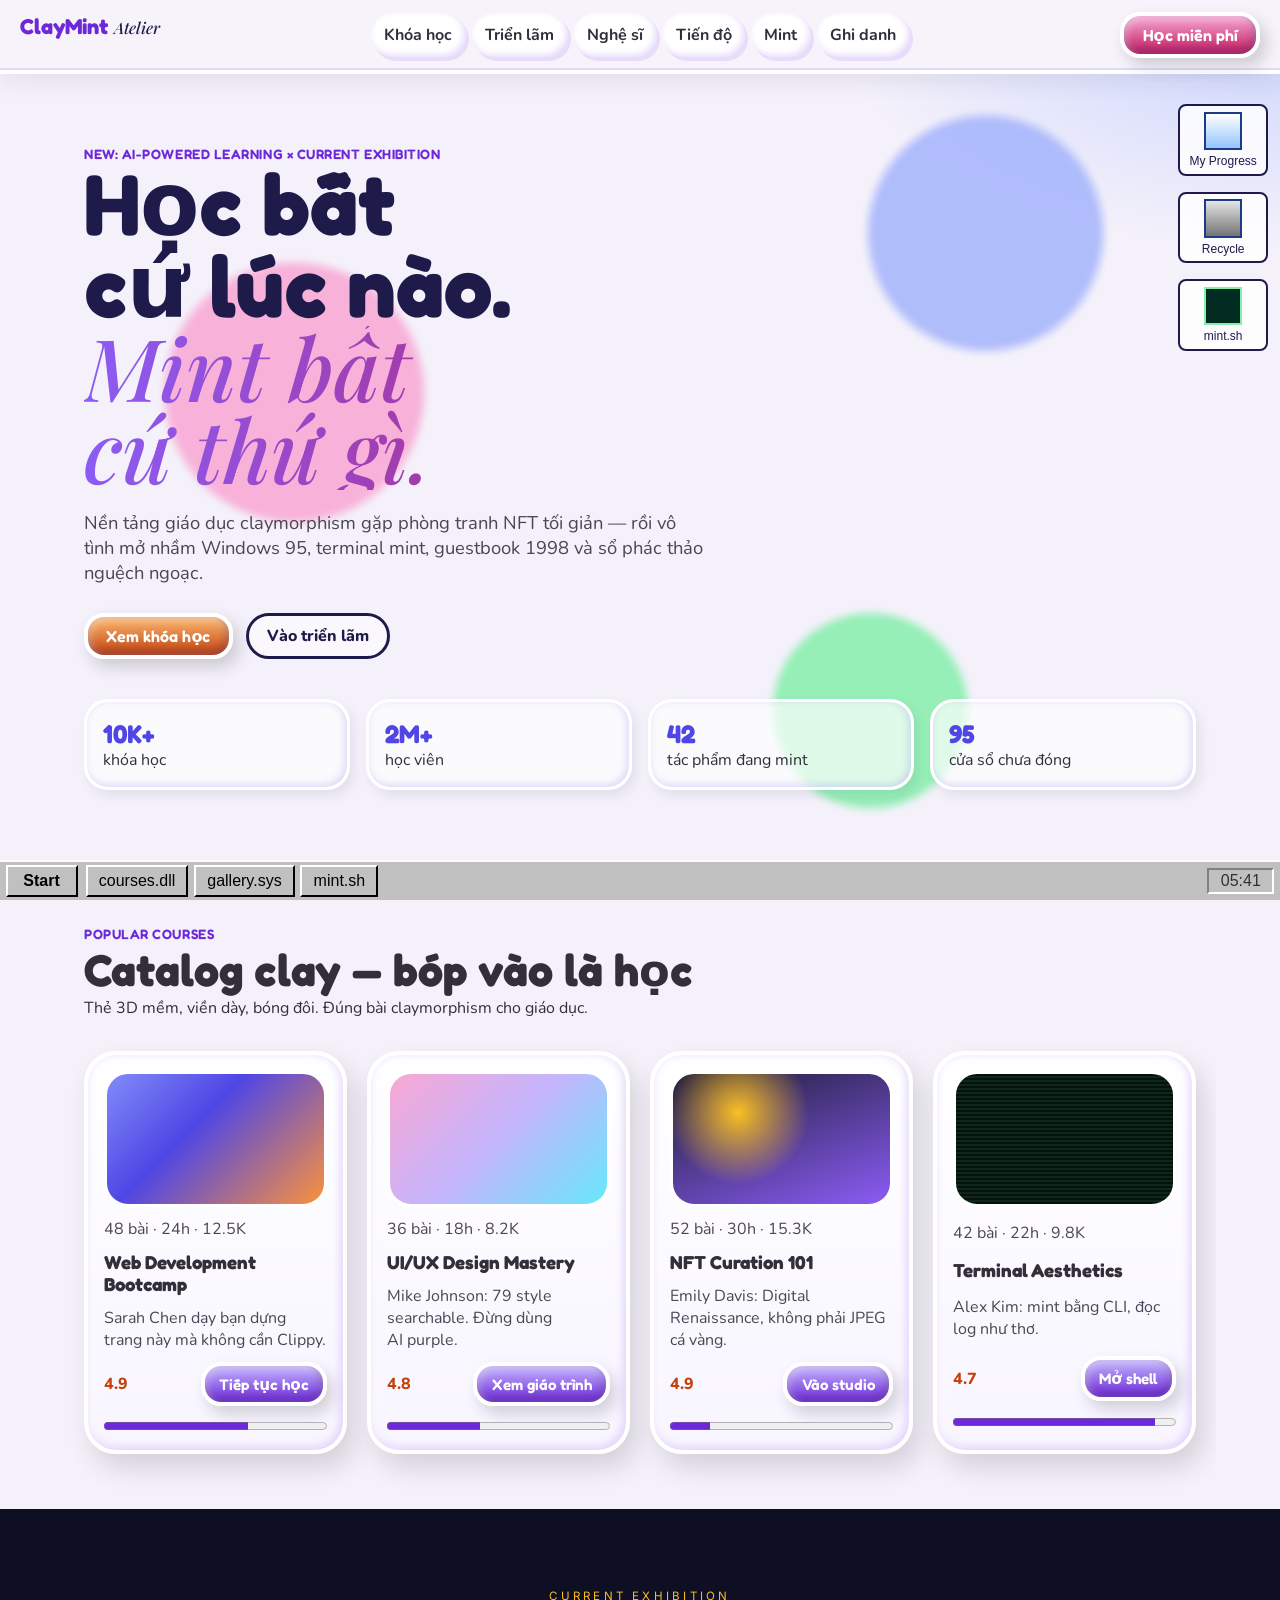
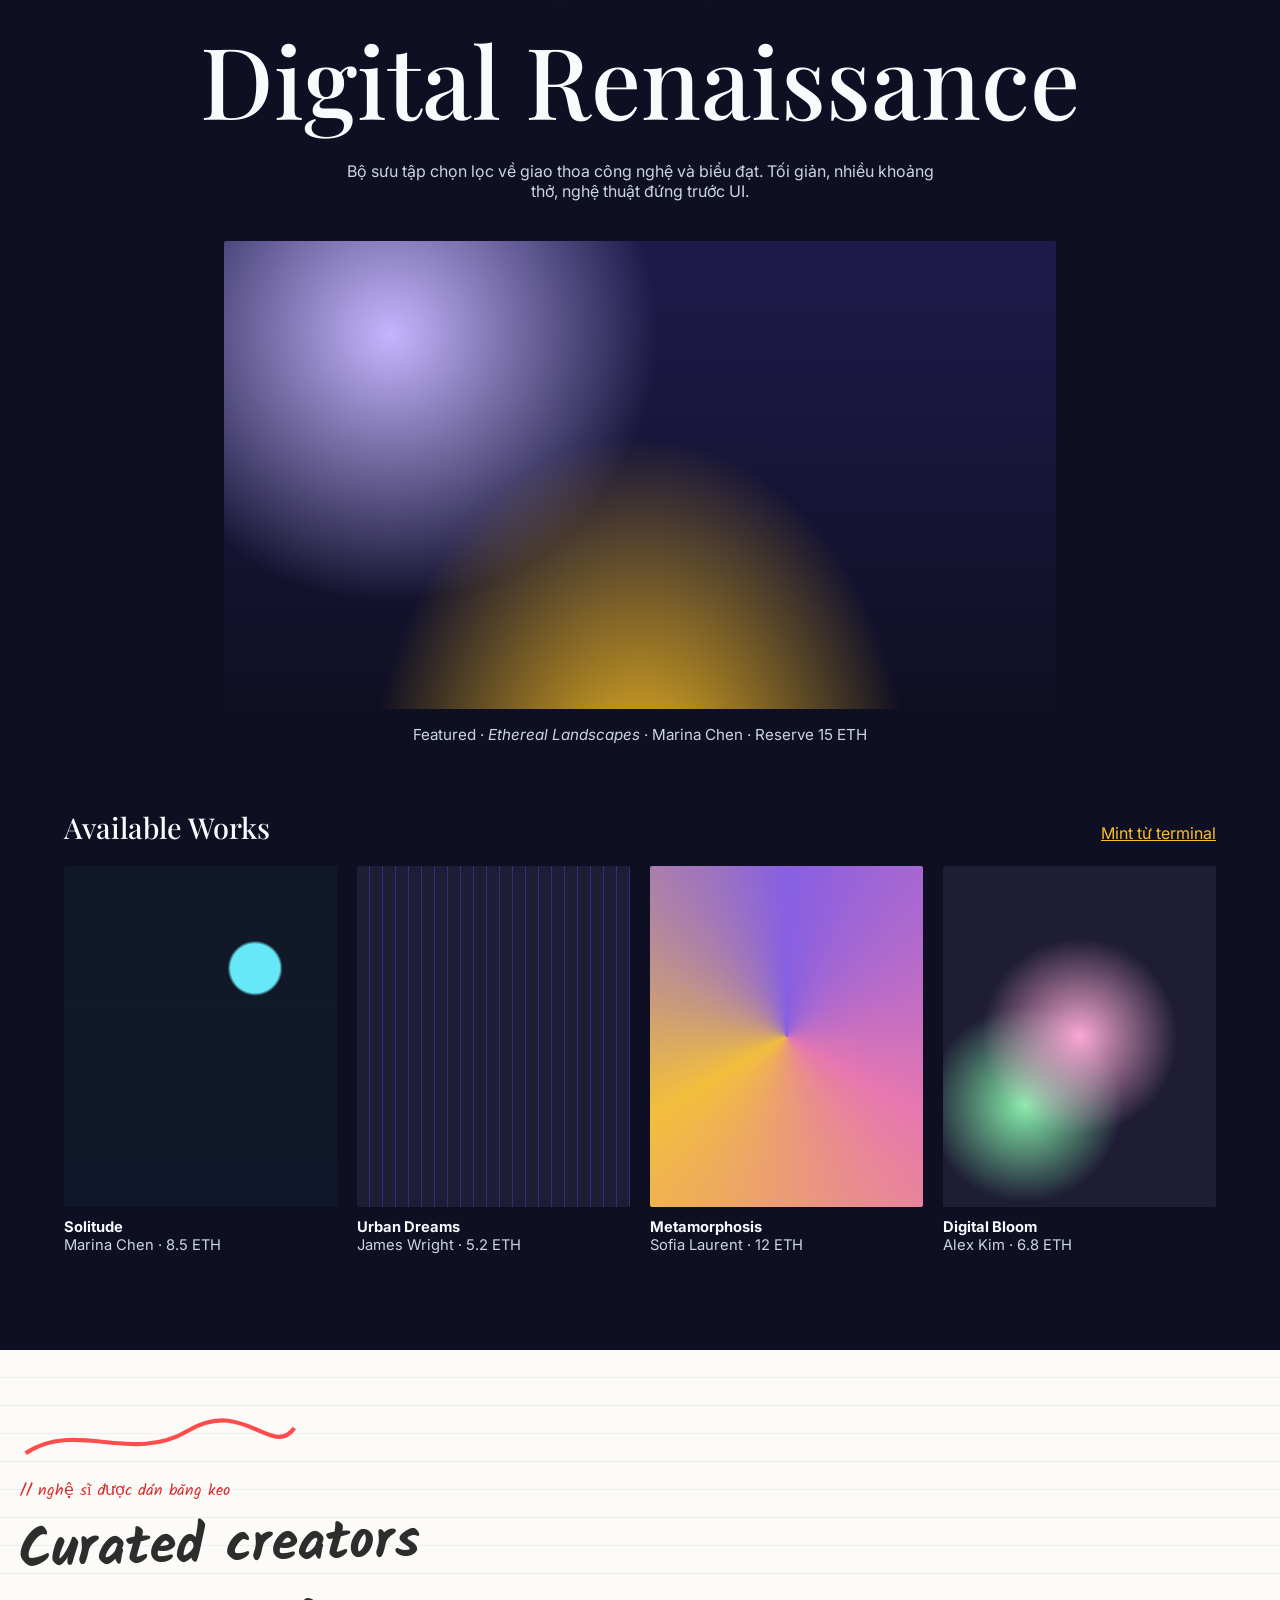
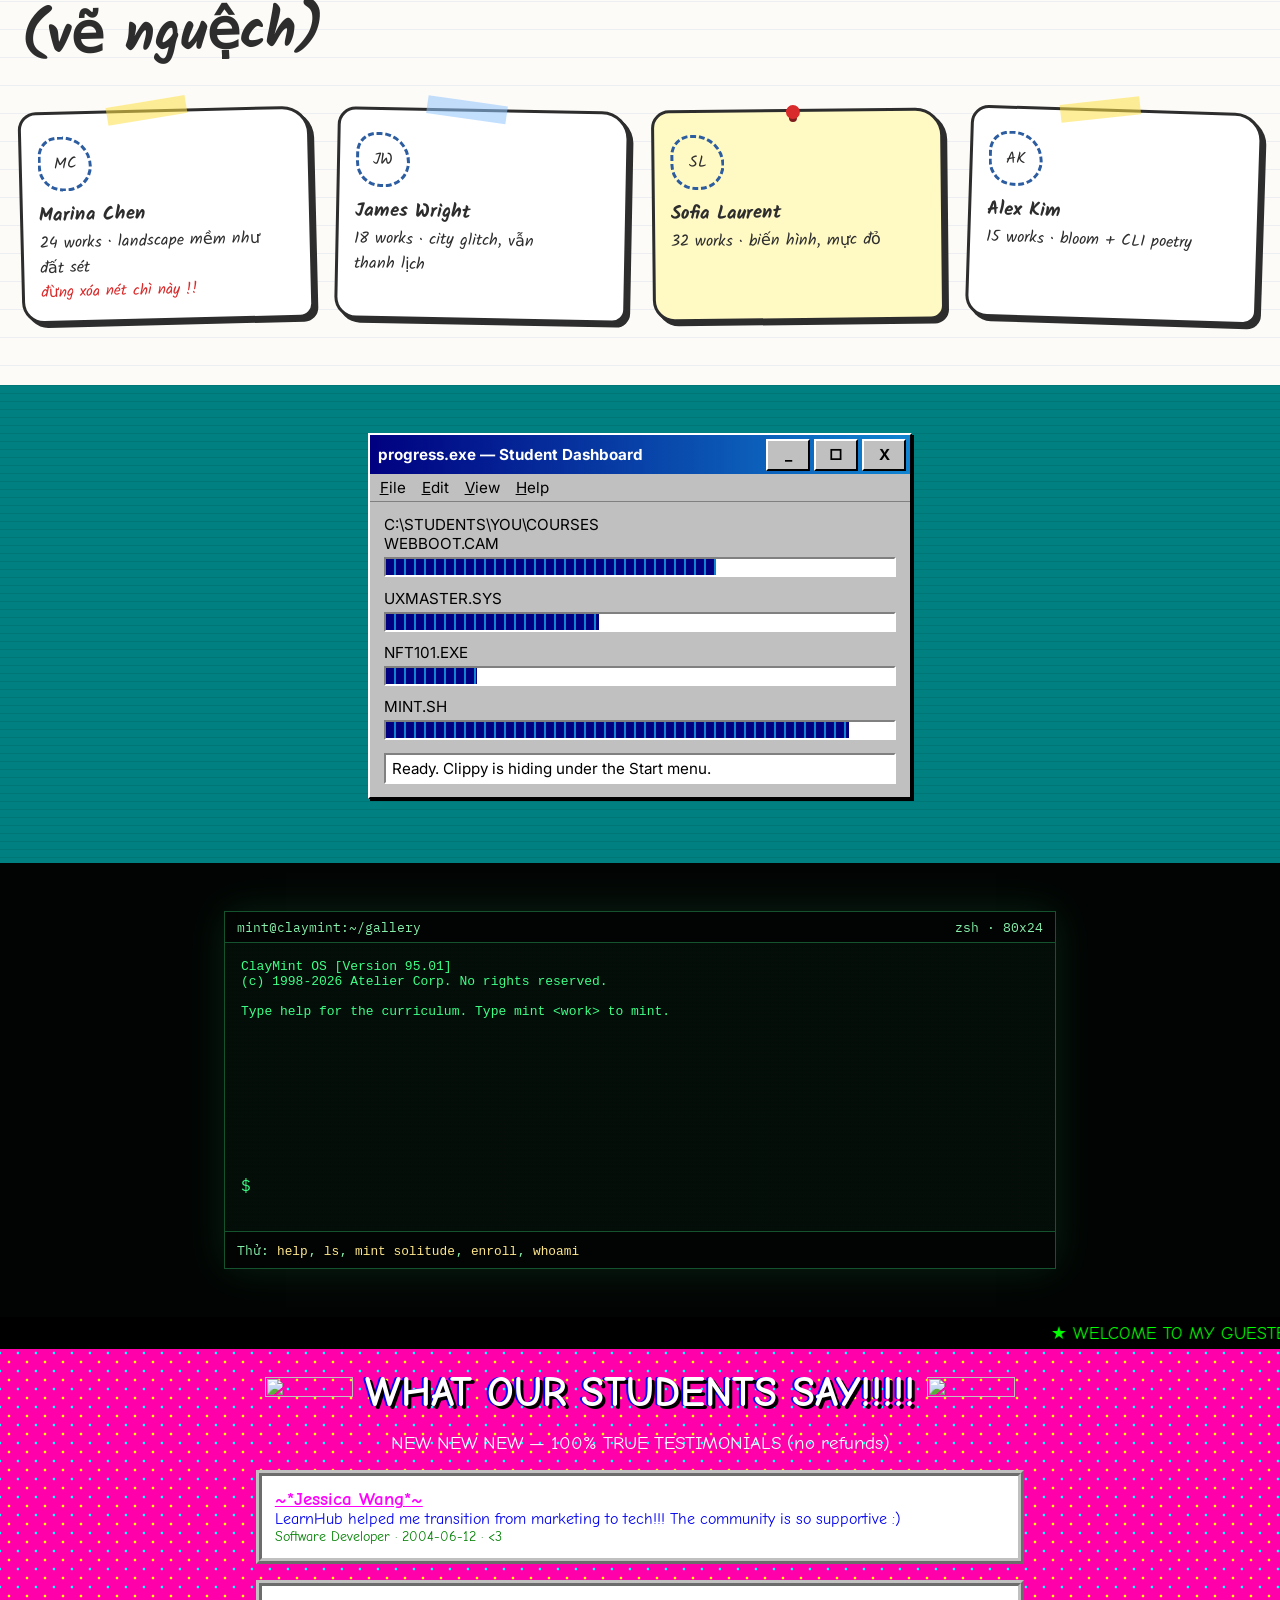
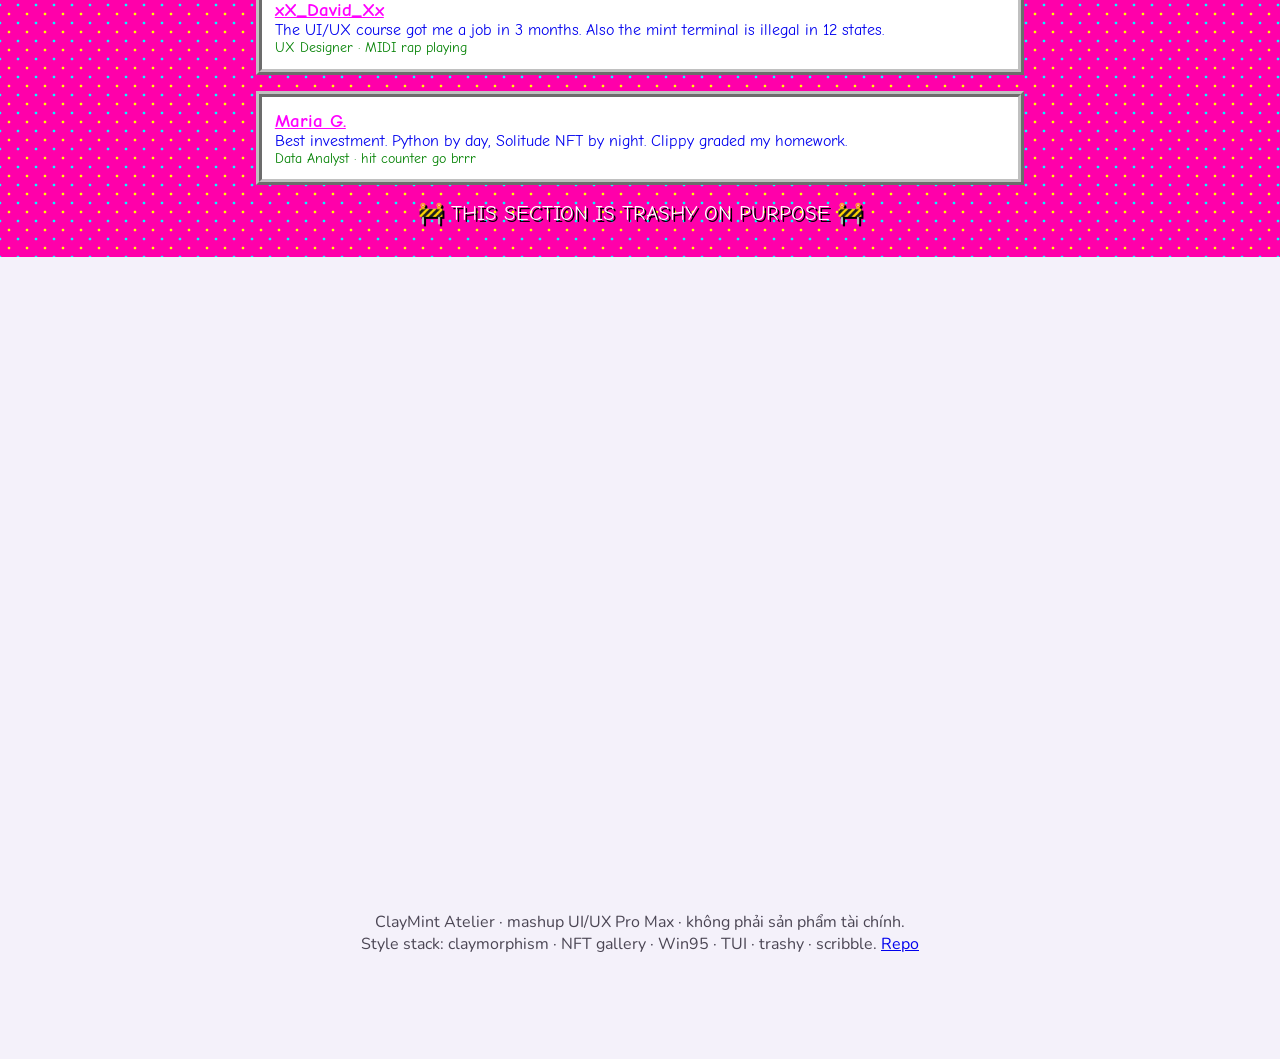
==== index.html @ 41c232e5 "Thêm landing GitHub Pages ClayMint Atelier Mashup claymorphism giáo dục, gallery NFT tối giản, Win95" ====
<!DOCTYPE html>
<html lang="vi">
  <head>
    <meta charset="utf-8" />
    <meta name="viewport" content="width=device-width, initial-scale=1" />
    <meta
      name="description"
      content="ClayMint Atelier — học viện giáo dục vui nhộn kết hợp phòng trưng bày NFT tối giản, Windows 95, TUI, trashy web và scribble UI."
    />
    <title>ClayMint Atelier — Học viện NFT nguệch ngoạc</title>
    <link rel="icon" href="./assets/favicon.svg" type="image/svg+xml" />
    <link rel="preconnect" href="https://fonts.googleapis.com" />
    <link rel="preconnect" href="https://fonts.gstatic.com" crossorigin />
    <link
      href="https://fonts.googleapis.com/css2?family=Comic+Neue:wght@700&family=Fredoka:wght@500;600;700&family=IBM+Plex+Mono:wght@400;500;600&family=Inter:wght@400;500;600&family=Kalam:wght@700&family=Nunito:wght@400;600;700;800&family=Playfair+Display:wght@500;700&display=swap"
      rel="stylesheet"
    />
    <link rel="stylesheet" href="./assets/styles.css" />
  </head>
  <body>
    <a class="skip-link" href="#main">Bỏ qua điều hướng</a>

    <div class="desktop-icons" aria-hidden="true">
      <button class="desktop-icon" type="button" data-open-window="progress">
        <span class="desktop-icon__glyph"></span>
        <span>My Progress</span>
      </button>
      <button class="desktop-icon" type="button" data-open-window="recycle">
        <span class="desktop-icon__glyph desktop-icon__glyph--trash"></span>
        <span>Recycle</span>
      </button>
      <button class="desktop-icon" type="button" data-scroll="#mint">
        <span class="desktop-icon__glyph desktop-icon__glyph--term"></span>
        <span>mint.sh</span>
      </button>
    </div>

    <header class="site-header">
      <a class="brand" href="#top">
        <span class="brand__clay">ClayMint</span>
        <span class="brand__serif">Atelier</span>
      </a>
      <nav class="clay-nav" aria-label="Mục chính">
        <a href="#courses">Khóa học</a>
        <a href="#exhibition">Triển lãm</a>
        <a href="#artists">Nghệ sĩ</a>
        <a href="#progress">Tiến độ</a>
        <a href="#mint">Mint</a>
        <a href="#enroll">Ghi danh</a>
      </nav>
      <a class="clay-btn clay-btn--accent" href="#enroll">Học miễn phí</a>
    </header>

    <main id="main">
      <section class="hero" id="top">
        <div class="hero__blobs" aria-hidden="true"></div>
        <p class="hero__kicker">New: AI-Powered Learning × Current Exhibition</p>
        <h1>
          Học bất cứ lúc nào.
          <em>Mint bất cứ thứ gì.</em>
        </h1>
        <p class="hero__lede">
          Nền tảng giáo dục claymorphism gặp phòng tranh NFT tối giản — rồi
          vô tình mở nhầm Windows 95, terminal mint, guestbook 1998 và sổ
          phác thảo nguệch ngoạc.
        </p>
        <div class="hero__actions">
          <a class="clay-btn clay-btn--primary" href="#courses">Xem khóa học</a>
          <a class="ghost-btn" href="#exhibition">Vào triển lãm</a>
        </div>
        <ul class="hero__stats">
          <li><strong>10K+</strong> khóa học</li>
          <li><strong>2M+</strong> học viên</li>
          <li><strong>42</strong> tác phẩm đang mint</li>
          <li><strong>95</strong> cửa sổ chưa đóng</li>
        </ul>
      </section>

      <section class="courses" id="courses">
        <header class="section-head">
          <p class="eyebrow">Popular Courses</p>
          <h2>Catalog clay — bóp vào là học</h2>
          <p>Thẻ 3D mềm, viền dày, bóng đôi. Đúng bài claymorphism cho giáo dục.</p>
        </header>
        <div class="course-grid">
          <article class="clay-card">
            <div class="clay-card__art clay-card__art--code" aria-hidden="true"></div>
            <p class="clay-card__meta">48 bài · 24h · 12.5K</p>
            <h3>Web Development Bootcamp</h3>
            <p>Sarah Chen dạy bạn dựng trang này mà không cần Clippy.</p>
            <div class="clay-card__foot">
              <span class="stars" aria-label="4.9 trên 5">4.9</span>
              <button class="clay-btn clay-btn--small" type="button" data-enroll="web">Tiếp tục học</button>
            </div>
            <label class="sr-only" for="progress-web">Tiến độ Web</label>
            <progress id="progress-web" max="100" value="65">65%</progress>
          </article>
          <article class="clay-card">
            <div class="clay-card__art clay-card__art--ux" aria-hidden="true"></div>
            <p class="clay-card__meta">36 bài · 18h · 8.2K</p>
            <h3>UI/UX Design Mastery</h3>
            <p>Mike Johnson: 79 style searchable. Đừng dùng AI purple.</p>
            <div class="clay-card__foot">
              <span class="stars" aria-label="4.8 trên 5">4.8</span>
              <button class="clay-btn clay-btn--small" type="button" data-enroll="ux">Xem giáo trình</button>
            </div>
            <progress max="100" value="42">42%</progress>
          </article>
          <article class="clay-card">
            <div class="clay-card__art clay-card__art--nft" aria-hidden="true"></div>
            <p class="clay-card__meta">52 bài · 30h · 15.3K</p>
            <h3>NFT Curation 101</h3>
            <p>Emily Davis: Digital Renaissance, không phải JPEG cá vàng.</p>
            <div class="clay-card__foot">
              <span class="stars" aria-label="4.9 trên 5">4.9</span>
              <button class="clay-btn clay-btn--small" type="button" data-enroll="nft">Vào studio</button>
            </div>
            <progress max="100" value="18">18%</progress>
          </article>
          <article class="clay-card">
            <div class="clay-card__art clay-card__art--cli" aria-hidden="true"></div>
            <p class="clay-card__meta">42 bài · 22h · 9.8K</p>
            <h3>Terminal Aesthetics</h3>
            <p>Alex Kim: mint bằng CLI, đọc log như thơ.</p>
            <div class="clay-card__foot">
              <span class="stars" aria-label="4.7 trên 5">4.7</span>
              <button class="clay-btn clay-btn--small" type="button" data-enroll="cli">Mở shell</button>
            </div>
            <progress max="100" value="91">91%</progress>
          </article>
        </div>
      </section>

      <section class="exhibition" id="exhibition">
        <p class="exhibition__label">Current Exhibition</p>
        <h2>Digital Renaissance</h2>
        <p class="exhibition__dek">
          Bộ sưu tập chọn lọc về giao thoa công nghệ và biểu đạt. Tối giản,
          nhiều khoảng thở, nghệ thuật đứng trước UI.
        </p>
        <div class="exhibition__hero-piece" aria-hidden="true">
          <div class="nft-canvas nft-canvas--ethereal"></div>
        </div>
        <p class="exhibition__caption">
          Featured · <em>Ethereal Landscapes</em> · Marina Chen · Reserve 15 ETH
        </p>
        <div class="collection">
          <header class="collection__head">
            <h3>Available Works</h3>
            <a class="text-link" href="#mint">Mint từ terminal</a>
          </header>
          <ul class="collection__grid">
            <li>
              <figure>
                <div class="nft-canvas nft-canvas--solitude" aria-hidden="true"></div>
                <figcaption>
                  <strong>Solitude</strong>
                  <span>Marina Chen · 8.5 ETH</span>
                </figcaption>
              </figure>
            </li>
            <li>
              <figure>
                <div class="nft-canvas nft-canvas--urban" aria-hidden="true"></div>
                <figcaption>
                  <strong>Urban Dreams</strong>
                  <span>James Wright · 5.2 ETH</span>
                </figcaption>
              </figure>
            </li>
            <li>
              <figure>
                <div class="nft-canvas nft-canvas--meta" aria-hidden="true"></div>
                <figcaption>
                  <strong>Metamorphosis</strong>
                  <span>Sofia Laurent · 12 ETH</span>
                </figcaption>
              </figure>
            </li>
            <li>
              <figure>
                <div class="nft-canvas nft-canvas--bloom" aria-hidden="true"></div>
                <figcaption>
                  <strong>Digital Bloom</strong>
                  <span>Alex Kim · 6.8 ETH</span>
                </figcaption>
              </figure>
            </li>
          </ul>
        </div>
      </section>

      <section class="sketch" id="artists">
        <svg class="sketch__scribble" aria-hidden="true" viewBox="0 0 200 40">
          <path d="M4 28 C 40 4, 80 36, 120 12 S 180 32, 196 10" fill="none" stroke="#ff4d4d" stroke-width="3" />
        </svg>
        <p class="sketch__label">// nghệ sĩ được dán băng keo</p>
        <h2>Curated creators (vẽ nguệch)</h2>
        <div class="sketch-grid">
          <article class="sketch-card sketch-card--a">
            <div class="tape" aria-hidden="true"></div>
            <div class="avatar-doodle" aria-hidden="true">MC</div>
            <h3>Marina Chen</h3>
            <p>24 works · landscape mềm như đất sét</p>
            <p class="note">đừng xóa nét chì này !!</p>
          </article>
          <article class="sketch-card sketch-card--b">
            <div class="tape tape--blue" aria-hidden="true"></div>
            <div class="avatar-doodle" aria-hidden="true">JW</div>
            <h3>James Wright</h3>
            <p>18 works · city glitch, vẫn thanh lịch</p>
          </article>
          <article class="sketch-card sketch-card--c">
            <div class="pushpin" aria-hidden="true"></div>
            <div class="avatar-doodle" aria-hidden="true">SL</div>
            <h3>Sofia Laurent</h3>
            <p>32 works · biến hình, mực đỏ</p>
          </article>
          <article class="sketch-card sketch-card--d">
            <div class="tape" aria-hidden="true"></div>
            <div class="avatar-doodle" aria-hidden="true">AK</div>
            <h3>Alex Kim</h3>
            <p>15 works · bloom + CLI poetry</p>
          </article>
        </div>
      </section>

      <section class="win95" id="progress">
        <h2 class="win95__sr">Progress tracking demo</h2>
        <div class="win-window" id="window-progress">
          <div class="win-title">
            <span>progress.exe — Student Dashboard</span>
            <div class="win-title__btns">
              <button type="button" aria-label="Minimize">_</button>
              <button type="button" aria-label="Maximize">□</button>
              <button type="button" class="win-title__close" data-close-window aria-label="Đóng">X</button>
            </div>
          </div>
          <menu class="win-menu">
            <li><u>F</u>ile</li>
            <li><u>E</u>dit</li>
            <li><u>V</u>iew</li>
            <li><u>H</u>elp</li>
          </menu>
          <div class="win-body">
            <p>C:\STUDENTS\YOU\COURSES</p>
            <ul class="win-progress">
              <li>
                <span>WEBBOOT.CAM</span>
                <div class="win-bar" role="progressbar" aria-valuemin="0" aria-valuemax="100" aria-valuenow="65" aria-label="Web bootcamp 65%">
                  <span data-fill="65"></span>
                </div>
              </li>
              <li>
                <span>UXMASTER.SYS</span>
                <div class="win-bar" role="progressbar" aria-valuemin="0" aria-valuemax="100" aria-valuenow="42" aria-label="UX mastery 42%">
                  <span data-fill="42"></span>
                </div>
              </li>
              <li>
                <span>NFT101.EXE</span>
                <div class="win-bar" role="progressbar" aria-valuemin="0" aria-valuemax="100" aria-valuenow="18" aria-label="NFT 101 18%">
                  <span data-fill="18"></span>
                </div>
              </li>
              <li>
                <span>MINT.SH</span>
                <div class="win-bar" role="progressbar" aria-valuemin="0" aria-valuemax="100" aria-valuenow="91" aria-label="Mint shell 91%">
                  <span data-fill="91"></span>
                </div>
              </li>
            </ul>
            <p class="win-status">Ready. Clippy is hiding under the Start menu.</p>
          </div>
        </div>
      </section>

      <section class="tui" id="mint">
        <div class="tui__frame">
          <header class="tui__chrome">
            <span>mint@claymint:~/gallery</span>
            <span>zsh · 80x24</span>
          </header>
          <div class="tui__screen" id="terminal" tabindex="0" role="region" aria-label="Terminal mint">
            <pre id="terminal-log"></pre>
            <form class="tui__form" id="tui-form">
              <label for="tui-input">$</label>
              <input id="tui-input" name="cmd" autocomplete="off" spellcheck="false" aria-label="Lệnh terminal" />
            </form>
          </div>
          <p class="tui__hint">Thử: <code>help</code>, <code>ls</code>, <code>mint solitude</code>, <code>enroll</code>, <code>whoami</code></p>
        </div>
      </section>

      <section class="trashy" id="stories">
        <marquee class="trashy__marquee" scrollamount="7">
          ★ WELCOME TO MY GUESTBOOK ★ under construction since 1998 ★ best viewed in Netscape ★
          ClayMint visitor #<span data-hit-counter>000000</span> ★ SIGN THE WALL ★
        </marquee>
        <div class="trashy__banner">
          <img src="https://media.giphy.com/media/13HgwGsXF0aiGY/giphy.gif" width="88" height="31" alt="" />
          <h2>WHAT OUR STUDENTS SAY!!!!!</h2>
          <img src="https://media.giphy.com/media/3o7qDEq2bMbcbPRQ2c/giphy.gif" width="88" height="31" alt="" />
        </div>
        <p class="blink">NEW NEW NEW — 100% TRUE TESTIMONIALS (no refunds)</p>
        <div class="guestbook">
          <article>
            <h3>~*Jessica Wang*~</h3>
            <p>LearnHub helped me transition from marketing to tech!!! The community is so supportive :)</p>
            <p class="sig">Software Developer · 2004-06-12 · &lt;3</p>
          </article>
          <article>
            <h3>xX_David_Xx</h3>
            <p>The UI/UX course got me a job in 3 months. Also the mint terminal is illegal in 12 states.</p>
            <p class="sig">UX Designer · MIDI rap playing</p>
          </article>
          <article>
            <h3>Maria G.</h3>
            <p>Best investment. Python by day, Solitude NFT by night. Clippy graded my homework.</p>
            <p class="sig">Data Analyst · hit counter go brrr</p>
          </article>
        </div>
        <p class="construction">
          <span aria-hidden="true">🚧</span> THIS SECTION IS TRASHY ON PURPOSE <span aria-hidden="true">🚧</span>
        </p>
      </section>

      <section class="enroll" id="enroll">
        <div class="enroll__clay">
          <p class="eyebrow">Ready to start?</p>
          <h2>Ghi danh 7 ngày miễn phí</h2>
          <p>Không cần thẻ. Có thể hủy. Có thể mint. Có thể mở 40 cửa sổ Win95.</p>
          <form class="enroll-form" id="enroll-form">
            <label>
              Tên học viên
              <input name="name" required maxlength="80" autocomplete="name" />
            </label>
            <label>
              Email
              <input type="email" name="email" required autocomplete="email" />
            </label>
            <label>
              Lộ trình
              <select name="track">
                <option value="web">Web Development</option>
                <option value="ux">UI/UX Mastery</option>
                <option value="nft">NFT Curation</option>
                <option value="cli">Terminal Aesthetics</option>
              </select>
            </label>
            <button class="clay-btn clay-btn--primary" type="submit">Start Free Trial</button>
          </form>
        </div>
      </section>
    </main>

    <footer class="site-footer">
      <p>ClayMint Atelier · mashup UI/UX Pro Max · không phải sản phẩm tài chính.</p>
      <p>
        Style stack: claymorphism · NFT gallery · Win95 · TUI · trashy · scribble.
        <a href="https://github.com/tranminhquan564/tranminhquan564">Repo</a>
      </p>
    </footer>

    <div class="taskbar" role="navigation" aria-label="Thanh Start Windows 95">
      <button type="button" class="start-btn" id="start-btn" aria-expanded="false" aria-controls="start-menu">
        Start
      </button>
      <div class="taskbar__tabs">
        <a href="#courses">courses.dll</a>
        <a href="#exhibition">gallery.sys</a>
        <a href="#mint">mint.sh</a>
      </div>
      <time id="clock" datetime="">12:00</time>
    </div>

    <div class="start-menu" id="start-menu" hidden>
      <p>ClayMint OS</p>
      <div class="start-menu__links">
        <a href="#courses">Programs \\ Courses</a>
        <a href="#exhibition">Programs \\ Exhibition</a>
        <a href="#progress">Programs \\ Progress</a>
        <a href="#mint">MS-DOS Prompt</a>
        <a href="#enroll">Shut Down… (enroll)</a>
      </div>
    </div>

    <dialog class="win-dialog" id="enroll-dialog" aria-labelledby="enroll-dialog-title">
      <div class="win-title">
        <span id="enroll-dialog-title">enrollment.success</span>
        <button type="button" data-close-dialog aria-label="Đóng">X</button>
      </div>
      <div class="win-body">
        <p id="enroll-dialog-body">You did it.</p>
        <form method="dialog">
          <button class="win-ok" value="ok">OK</button>
        </form>
      </div>
    </dialog>

    <script src="./assets/app.js" type="module"></script>
  </body>
</html>
---- assets/styles.css ----
@layer reset, base, theme, components, utilities;

@layer reset {
  *,
  *::before,
  *::after {
    box-sizing: border-box;
  }

  html {
    scroll-behavior: smooth;
  }

  @media (prefers-reduced-motion: reduce) {
    html {
      scroll-behavior: auto;
    }

    *,
    *::before,
    *::after {
      animation-duration: 0.01ms !important;
      animation-iteration-count: 1 !important;
      transition-duration: 0.01ms !important;
      scroll-behavior: auto !important;
    }
  }

  body,
  h1,
  h2,
  h3,
  p,
  ul,
  menu,
  figure,
  pre {
    margin: 0;
  }

  img {
    max-width: 100%;
    height: auto;
  }

  button,
  a,
  input,
  select {
    font: inherit;
  }

  button,
  a[href],
  input[type="submit"],
  summary {
    cursor: pointer;
  }

  progress {
    width: 100%;
    accent-color: var(--clay-accent);
  }
}

@layer theme {
  :root {
    color-scheme: light;
    --edu-primary: #4f46e5;
    --edu-on-primary: #fff;
    --edu-accent: #c2410c;
    --edu-bg: #eef2ff;
    --edu-fg: #1e1b4b;
    --clay-bg: #f4f1fa;
    --clay-text: #332f3a;
    --clay-muted: #4b4654;
    --clay-accent: #6d28d9;
    --clay-pink: #be185d;
    --clay-radius: 32px;
    --nft-bg: #0f0f23;
    --nft-card: #1e1d35;
    --nft-fg: #f8fafc;
    --nft-muted: #cbd5e1;
    --nft-gold: #fbbf24;
    --nft-violet: #8b5cf6;
    --win-face: #c0c0c0;
    --win-navy: #000080;
    --win-teal: #008080;
    --tui-bg: #07110b;
    --tui-fg: #3dff88;
    --paper: #fdfbf7;
    --pencil: #2d2d2d;
    --marker: #d92b2b;
    --ballpoint: #2d5da1;
    --focus: 3px solid #111;
    --header-h: 4.5rem;
    --taskbar-h: 2.5rem;
    --font-play: "Fredoka", system-ui, sans-serif;
    --font-body: "Nunito", system-ui, sans-serif;
    --font-serif: "Playfair Display", Georgia, serif;
    --font-ui: "Inter", system-ui, sans-serif;
    --font-mono: "IBM Plex Mono", ui-monospace, monospace;
    --font-sketch: "Kalam", "Comic Sans MS", cursive;
    --font-trash: "Comic Neue", "Comic Sans MS", cursive;
  }

  @media (prefers-contrast: more) {
    :root {
      --clay-text: #1a1520;
      --nft-muted: #f1f5f9;
    }
  }
}

@layer base {
  html,
  body {
    min-height: 100%;
  }

  body {
    font-family: var(--font-body);
    color: var(--clay-text);
    background:
      radial-gradient(1200px 600px at 10% -10%, #fbcfe8 0%, transparent 55%),
      radial-gradient(900px 500px at 100% 0%, #c7d2fe 0%, transparent 50%),
      var(--clay-bg);
    padding-block-end: calc(var(--taskbar-h) + 1rem);
    overflow-x: clip;
  }

  :focus-visible {
    outline: var(--focus);
    outline-offset: 3px;
  }

  h1,
  h2,
  h3 {
    text-wrap: balance;
  }

  p {
    text-wrap: pretty;
  }

  .skip-link {
    position: absolute;
    inset-inline-start: 1rem;
    inset-block-start: 0.5rem;
    z-index: 80;
    padding: 0.6rem 1rem;
    background: #111;
    color: #fff;
    transform: translateY(-150%);
  }

  .skip-link:focus {
    transform: none;
  }

  .sr-only {
    position: absolute;
    width: 1px;
    height: 1px;
    padding: 0;
    margin: -1px;
    overflow: hidden;
    clip: rect(0, 0, 0, 0);
    border: 0;
  }
}

@layer components {
  .site-header {
    position: sticky;
    inset-block-start: 0;
    z-index: 40;
    display: flex;
    flex-wrap: wrap;
    align-items: center;
    gap: 1rem;
    justify-content: space-between;
    padding: 0.75rem 1.25rem;
    background: color-mix(in srgb, var(--clay-bg) 86%, white);
    border-block-end: 4px solid #fff;
    box-shadow:
      inset 0 -2px 0 rgb(124 58 237 / 0.15),
      0 8px 20px rgb(51 47 58 / 0.08);
  }

  .brand {
    display: flex;
    align-items: baseline;
    gap: 0.4rem;
    text-decoration: none;
    color: inherit;
    min-height: 44px;
  }

  .brand__clay {
    font-family: var(--font-play);
    font-weight: 700;
    font-size: 1.35rem;
    color: var(--clay-accent);
  }

  .brand__serif {
    font-family: var(--font-serif);
    font-style: italic;
    font-weight: 500;
    color: var(--edu-fg);
  }

  .clay-nav {
    display: flex;
    flex-wrap: wrap;
    gap: 0.35rem;
  }

  .clay-nav a {
    min-height: 44px;
    display: grid;
    place-items: center;
    padding-inline: 0.85rem;
    border-radius: 999px;
    text-decoration: none;
    color: var(--clay-text);
    font-weight: 700;
    background: #fff;
    box-shadow:
      inset -2px -2px 6px rgb(124 58 237 / 0.18),
      inset 2px 2px 6px #fff,
      3px 4px 0 rgb(124 58 237 / 0.12);
  }

  .clay-nav a:hover:not(:disabled) {
    transform: translateY(-1px);
  }

  .clay-btn {
    display: inline-grid;
    place-items: center;
    min-height: 44px;
    padding: 0.55rem 1.15rem;
    border: 4px solid #fff;
    border-radius: 20px;
    background: linear-gradient(180deg, #c4b5fd, var(--clay-accent));
    color: #fff;
    font-family: var(--font-play);
    font-weight: 600;
    text-decoration: none;
    box-shadow:
      inset -2px -3px 8px rgb(55 20 90 / 0.35),
      inset 2px 2px 8px rgb(255 255 255 / 0.45),
      6px 8px 16px rgb(51 47 58 / 0.2);
  }

  .clay-btn:active:not(:disabled) {
    transform: scale(0.92);
  }

  .clay-btn--accent {
    background: linear-gradient(180deg, #f9a8d4, var(--clay-pink));
  }

  .clay-btn--primary {
    background: linear-gradient(180deg, #fdba74, var(--edu-accent));
  }

  .clay-btn--small {
    min-height: 44px;
    padding-inline: 0.9rem;
    font-size: 0.95rem;
  }

  .ghost-btn {
    display: inline-grid;
    place-items: center;
    min-height: 44px;
    padding: 0.55rem 1.15rem;
    border-radius: 999px;
    border: 3px solid var(--edu-fg);
    color: var(--edu-fg);
    text-decoration: none;
    font-weight: 800;
    background: rgb(255 255 255 / 0.55);
  }

  .hero {
    position: relative;
    padding: 4.5rem 1.25rem 5rem;
    max-width: 72rem;
    margin-inline: auto;
  }

  .hero__blobs {
    position: absolute;
    inset: 0;
    pointer-events: none;
    background:
      radial-gradient(circle at 20% 40%, #f9a8d4 0 12%, transparent 13%),
      radial-gradient(circle at 80% 20%, #a5b4fc 0 10%, transparent 11%),
      radial-gradient(circle at 70% 80%, #86efac 0 9%, transparent 10%);
    filter: blur(2px);
    opacity: 0.85;
  }

  .hero__kicker,
  .eyebrow {
    font-family: var(--font-play);
    font-weight: 600;
    color: var(--clay-accent);
    letter-spacing: 0.04em;
    text-transform: uppercase;
    font-size: 0.85rem;
  }

  .hero h1 {
    position: relative;
    font-family: var(--font-play);
    font-size: clamp(2.4rem, 7vw, 5.4rem);
    line-height: 0.95;
    max-width: 14ch;
    color: var(--edu-fg);
  }

  .hero h1 em {
    font-family: var(--font-serif);
    font-style: italic;
    font-weight: 500;
    display: block;
    color: var(--clay-pink);
    background: linear-gradient(90deg, var(--nft-violet), var(--clay-pink));
    -webkit-background-clip: text;
    background-clip: text;
    -webkit-text-fill-color: transparent;
  }

  .hero__lede {
    position: relative;
    margin-block: 1.25rem 1.75rem;
    max-width: 42rem;
    font-size: 1.15rem;
    color: var(--clay-muted);
  }

  .hero__actions {
    position: relative;
    display: flex;
    flex-wrap: wrap;
    gap: 0.8rem;
  }

  .hero__stats {
    position: relative;
    display: grid;
    grid-template-columns: repeat(auto-fit, minmax(8rem, 1fr));
    gap: 1rem;
    margin-block-start: 2.5rem;
    padding: 0;
    list-style: none;
  }

  .hero__stats li {
    background: rgb(255 255 255 / 0.7);
    border-radius: 24px;
    padding: 1rem;
    border: 3px solid #fff;
    box-shadow: inset -2px -2px 8px rgb(79 70 229 / 0.2), 4px 6px 12px rgb(30 27 75 / 0.08);
  }

  .hero__stats strong {
    display: block;
    font-family: var(--font-play);
    font-size: 1.6rem;
    color: var(--edu-primary);
  }

  .courses,
  .enroll {
    padding: 3.5rem 1.25rem;
    max-width: 72rem;
    margin-inline: auto;
    content-visibility: auto;
    contain-intrinsic-size: 800px;
  }

  .section-head {
    margin-block-end: 2rem;
    max-width: 40rem;
  }

  .section-head h2,
  .enroll h2 {
    font-family: var(--font-play);
    font-size: clamp(1.8rem, 4vw, 2.8rem);
  }

  .course-grid {
    display: grid;
    grid-template-columns: repeat(auto-fit, minmax(16rem, 1fr));
    gap: 1.25rem;
  }

  .clay-card {
    display: grid;
    gap: 0.7rem;
    padding: 1rem;
    border-radius: var(--clay-radius);
    background: linear-gradient(180deg, #fff, #f8f5ff);
    border: 4px solid #fff;
    box-shadow:
      inset -2px -2px 10px rgb(124 58 237 / 0.22),
      inset 3px 3px 10px #fff,
      8px 14px 24px rgb(51 47 58 / 0.16);
  }

  .clay-card h3 {
    font-family: var(--font-play);
  }

  .clay-card__meta,
  .clay-card p {
    color: var(--clay-muted);
  }

  .clay-card__art {
    height: 8.5rem;
    border-radius: 24px;
    border: 3px solid #fff;
  }

  .clay-card__art--code {
    background: linear-gradient(135deg, #818cf8, #4f46e5 40%, #fb923c);
  }

  .clay-card__art--ux {
    background: linear-gradient(135deg, #f9a8d4, #c4b5fd, #67e8f9);
  }

  .clay-card__art--nft {
    background:
      radial-gradient(circle at 30% 30%, #fbbf24, transparent 40%),
      linear-gradient(160deg, #1e1d35, #8b5cf6);
  }

  .clay-card__art--cli {
    background:
      repeating-linear-gradient(0deg, #07110b 0 2px, #0d2818 2px 4px),
      linear-gradient(#14532d, #022c22);
  }

  .clay-card__foot {
    display: flex;
    justify-content: space-between;
    align-items: center;
    gap: 0.75rem;
  }

  .stars {
    font-weight: 800;
    color: var(--edu-accent);
  }

  .exhibition {
    background: var(--nft-bg);
    color: var(--nft-fg);
    padding: 5rem 1.25rem 6rem;
    text-align: center;
  }

  .exhibition__label {
    font-family: var(--font-ui);
    letter-spacing: 0.28em;
    text-transform: uppercase;
    font-size: 0.72rem;
    color: var(--nft-gold);
  }

  .exhibition h2 {
    font-family: var(--font-serif);
    font-weight: 500;
    font-size: clamp(2.6rem, 8vw, 6.2rem);
    margin-block: 0.6rem 1rem;
  }

  .exhibition__dek {
    max-width: 38rem;
    margin-inline: auto;
    color: var(--nft-muted);
    font-family: var(--font-ui);
  }

  .exhibition__hero-piece {
    max-width: 52rem;
    margin: 2.5rem auto 1rem;
  }

  .nft-canvas {
    aspect-ratio: 16 / 9;
    border-radius: 2px;
    background: var(--nft-card);
  }

  .nft-canvas--ethereal {
    background:
      radial-gradient(ellipse at 50% 120%, #fbbf24 0%, transparent 46%),
      radial-gradient(circle at 20% 20%, #c4b5fd, transparent 35%),
      linear-gradient(180deg, #1e1b4b, #0f0f23);
  }

  .nft-canvas--solitude {
    background:
      linear-gradient(180deg, transparent 40%, #0f172a),
      radial-gradient(circle at 70% 30%, #67e8f9 0 8%, transparent 9%),
      #111827;
  }

  .nft-canvas--urban {
    background:
      repeating-linear-gradient(90deg, #1e1d35 0 12px, #312e81 12px 13px),
      linear-gradient(#0f0f23, #8b5cf6);
  }

  .nft-canvas--meta {
    background:
      conic-gradient(from 120deg, #f472b6, #fbbf24, #8b5cf6, #f472b6);
    filter: saturate(0.85);
  }

  .nft-canvas--bloom {
    background:
      radial-gradient(circle at 50% 50%, #f9a8d4, transparent 45%),
      radial-gradient(circle at 30% 70%, #86efac, transparent 32%),
      #1e1d35;
  }

  .exhibition__caption {
    font-family: var(--font-ui);
    color: var(--nft-muted);
    font-size: 0.95rem;
  }

  .collection {
    max-width: 72rem;
    margin: 4rem auto 0;
    text-align: start;
  }

  .collection__head {
    display: flex;
    justify-content: space-between;
    align-items: baseline;
    gap: 1rem;
    margin-block-end: 1.25rem;
  }

  .collection__head h3 {
    font-family: var(--font-serif);
    font-weight: 500;
    font-size: 1.8rem;
  }

  .text-link {
    color: var(--nft-gold);
    font-family: var(--font-ui);
  }

  .collection__grid {
    display: grid;
    grid-template-columns: repeat(auto-fit, minmax(14rem, 1fr));
    gap: 1.25rem;
    padding: 0;
    list-style: none;
  }

  .collection__grid figure {
    display: grid;
    gap: 0.7rem;
  }

  .collection__grid .nft-canvas {
    aspect-ratio: 4 / 5;
  }

  .collection__grid figcaption {
    display: grid;
    font-family: var(--font-ui);
    font-size: 0.92rem;
  }

  .collection__grid span {
    color: var(--nft-muted);
  }

  .sketch {
    position: relative;
    background:
      repeating-linear-gradient(transparent 0 27px, rgb(45 93 161 / 0.08) 27px 28px),
      var(--paper);
    color: var(--pencil);
    padding: 4rem 1.25rem;
    font-family: var(--font-sketch);
  }

  .sketch__scribble {
    width: min(280px, 70vw);
    height: auto;
  }

  .sketch h2 {
    font-size: clamp(2rem, 5vw, 3.4rem);
    max-width: 16ch;
    transform: rotate(-1.5deg);
  }

  .sketch__label {
    color: var(--marker);
  }

  .sketch-grid {
    display: grid;
    grid-template-columns: repeat(auto-fit, minmax(14rem, 1fr));
    gap: 1.5rem;
    margin-block-start: 2rem;
  }

  .sketch-card {
    position: relative;
    background: #fff;
    border: 3px solid var(--pencil);
    border-radius: 18px 28px 14px 22px;
    padding: 1.4rem 1rem 1rem;
    box-shadow: 4px 4px 0 var(--pencil);
  }

  .sketch-card--a {
    transform: rotate(-1.4deg);
  }

  .sketch-card--b {
    transform: rotate(1.1deg);
  }

  .sketch-card--c {
    transform: rotate(-0.6deg);
    background: #fff9c4;
  }

  .sketch-card--d {
    transform: rotate(1.8deg);
  }

  .tape {
    position: absolute;
    inset-block-start: -0.7rem;
    inset-inline-start: 30%;
    width: 5rem;
    height: 1.1rem;
    background: rgb(253 224 71 / 0.55);
    transform: rotate(-8deg);
  }

  .tape--blue {
    background: rgb(147 197 253 / 0.55);
    transform: rotate(7deg);
  }

  .pushpin {
    position: absolute;
    inset-block-start: -0.45rem;
    inset-inline-start: 46%;
    width: 0.9rem;
    height: 0.9rem;
    border-radius: 50%;
    background: var(--marker);
    box-shadow: 0 6px 0 -3px #7f1d1d;
  }

  .avatar-doodle {
    width: 3.4rem;
    height: 3.4rem;
    display: grid;
    place-items: center;
    border: 3px dashed var(--ballpoint);
    border-radius: 40% 60% 50% 50%;
    margin-block-end: 0.6rem;
  }

  .note {
    color: var(--marker);
    font-size: 0.95rem;
  }

  .win95 {
    background: var(--win-teal);
    background-image: linear-gradient(rgb(0 0 0 / 0.08) 1px, transparent 1px);
    background-size: auto 8px;
    min-height: 28rem;
    padding: 3rem 1rem 4rem;
    display: grid;
    place-items: center;
  }

  .win95__sr {
    position: absolute;
    width: 1px;
    height: 1px;
    overflow: hidden;
    clip: rect(0 0 0 0);
  }

  .win-window,
  .win-dialog {
    width: min(34rem, 100%);
    background: var(--win-face);
    color: #000;
    font-family: Tahoma, "MS Sans Serif", var(--font-ui), sans-serif;
    font-size: 0.95rem;
    border-width: 2px;
    border-style: solid;
    border-color: #fff #000 #000 #fff;
    box-shadow: 2px 2px 0 #000;
  }

  .win-title {
    display: flex;
    justify-content: space-between;
    align-items: center;
    gap: 0.5rem;
    background: linear-gradient(90deg, var(--win-navy), #1084d0);
    color: #fff;
    padding: 0.2rem 0.25rem 0.2rem 0.5rem;
    font-weight: 700;
  }

  .win-title button,
  .win-title__btns button {
    min-width: 44px;
    min-height: 32px;
    background: var(--win-face);
    border-width: 2px;
    border-style: solid;
    border-color: #fff #000 #000 #fff;
    color: #000;
    font-weight: 700;
  }

  .win-menu {
    display: flex;
    gap: 1rem;
    padding: 0.25rem 0.6rem;
    list-style: none;
    border-block-end: 1px solid #808080;
  }

  .win-body {
    padding: 0.85rem;
  }

  .win-progress {
    list-style: none;
    padding: 0;
    display: grid;
    gap: 0.7rem;
  }

  .win-progress li {
    display: grid;
    gap: 0.25rem;
  }

  .win-bar {
    height: 1.25rem;
    border-width: 2px;
    border-style: solid;
    border-color: #808080 #fff #fff #808080;
    background: #fff;
  }

  .win-bar span {
    display: block;
    height: 100%;
    width: 0;
    background: repeating-linear-gradient(
      90deg,
      #000080 0 8px,
      #1084d0 8px 10px
    );
    transition: width 900ms ease-out;
  }

  .win-status {
    margin-block-start: 0.8rem;
    border-width: 2px;
    border-style: solid;
    border-color: #808080 #fff #fff #808080;
    padding: 0.25rem 0.4rem;
    background: #fff;
  }

  .tui {
    background: #020403;
    padding: 3rem 1rem;
    color: var(--tui-fg);
  }

  .tui__frame {
    max-width: 52rem;
    margin-inline: auto;
    border: 1px solid #14532d;
    box-shadow: 0 0 40px rgb(61 255 136 / 0.12);
  }

  .tui__chrome {
    display: flex;
    justify-content: space-between;
    gap: 1rem;
    padding: 0.4rem 0.75rem;
    border-block-end: 1px solid #14532d;
    font-family: var(--font-mono);
    font-size: 0.8rem;
    color: #86efac;
  }

  .tui__screen {
    min-height: 18rem;
    padding: 1rem;
    font-family: var(--font-mono);
    background:
      linear-gradient(rgb(61 255 136 / 0.04), rgb(61 255 136 / 0.04)),
      repeating-linear-gradient(transparent 0 3px, rgb(0 0 0 / 0.25) 3px 4px);
  }

  .tui__screen pre {
    white-space: pre-wrap;
    overflow-wrap: anywhere;
    min-height: 12rem;
  }

  .tui__form {
    display: flex;
    gap: 0.6rem;
    align-items: center;
    margin-block-start: 0.75rem;
  }

  .tui__form input {
    flex: 1;
    min-height: 44px;
    background: transparent;
    border: 0;
    color: var(--tui-fg);
    caret-color: var(--tui-fg);
  }

  .tui__form input:focus {
    outline: 2px solid var(--tui-fg);
    outline-offset: 2px;
  }

  .tui__hint {
    padding: 0.6rem 0.75rem;
    font-family: var(--font-mono);
    font-size: 0.8rem;
    color: #86efac;
    border-block-start: 1px solid #14532d;
  }

  .tui__hint code {
    color: #fde68a;
  }

  .trashy {
    background-color: #ff00aa;
    background-image:
      radial-gradient(#ffff00 1.5px, transparent 1.6px),
      radial-gradient(#00ffff 1.5px, transparent 1.6px);
    background-size: 18px 18px;
    background-position: 0 0, 9px 9px;
    color: #ffff00;
    font-family: var(--font-trash);
    padding-block-end: 2rem;
    text-align: center;
  }

  .trashy__marquee {
    background: #000;
    color: lime;
    padding-block: 0.35rem;
    font-size: 1.1rem;
  }

  .trashy__banner {
    display: flex;
    justify-content: center;
    align-items: center;
    gap: 0.75rem;
    flex-wrap: wrap;
    padding: 1rem;
  }

  .trashy h2 {
    font-size: clamp(1.6rem, 4vw, 2.6rem);
    text-shadow: 3px 3px 0 #000, -2px 0 #00f;
    color: #fff;
  }

  .blink {
    animation: blink 1s steps(2, jump-none) infinite;
    font-size: 1.2rem;
    color: #fff;
  }

  @keyframes blink {
    50% {
      opacity: 0;
    }
  }

  .guestbook {
    display: grid;
    gap: 1rem;
    max-width: 50rem;
    margin: 1rem auto;
    padding-inline: 1rem;
  }

  .guestbook article {
    background: #fff;
    color: #0000ee;
    border: 6px ridge #c0c0c0;
    text-align: start;
    padding: 0.8rem;
  }

  .guestbook h3 {
    color: #ff00ff;
    text-decoration: underline;
  }

  .guestbook .sig {
    color: #008000;
    font-size: 0.9rem;
  }

  .construction {
    font-size: 1.3rem;
    color: #fff;
    text-shadow: 2px 2px #000;
  }

  .enroll__clay {
    background: linear-gradient(180deg, #fff, #eef2ff);
    border: 4px solid #fff;
    border-radius: 40px;
    padding: 2rem 1.25rem;
    box-shadow:
      inset -3px -4px 12px rgb(79 70 229 / 0.2),
      10px 16px 30px rgb(30 27 75 / 0.12);
  }

  .enroll-form {
    display: grid;
    gap: 1rem;
    margin-block-start: 1.5rem;
    max-width: 28rem;
  }

  .enroll-form label {
    display: grid;
    gap: 0.35rem;
    font-weight: 800;
  }

  .enroll-form :is(input, select) {
    min-height: 48px;
    border-radius: 16px;
    border: 3px solid #c7d2fe;
    padding-inline: 0.8rem;
    background: #fff;
  }

  .site-footer {
    padding: 2rem 1.25rem 3rem;
    text-align: center;
    color: var(--clay-muted);
  }

  .taskbar {
    position: fixed;
    inset-inline: 0;
    inset-block-end: 0;
    z-index: 50;
    display: flex;
    align-items: center;
    gap: 0.5rem;
    height: var(--taskbar-h);
    padding-inline: 0.35rem;
    background: var(--win-face);
    border-block-start: 2px solid #fff;
    font-family: Tahoma, "MS Sans Serif", sans-serif;
  }

  .start-btn {
    min-height: 32px;
    min-width: 4.5rem;
    font-weight: 800;
    background: var(--win-face);
    border-width: 2px;
    border-style: solid;
    border-color: #fff #000 #000 #fff;
  }

  .start-btn[aria-expanded="true"] {
    border-color: #000 #fff #fff #000;
  }

  .taskbar__tabs {
    display: flex;
    gap: 0.35rem;
    flex: 1;
    min-width: 0;
    overflow: auto;
  }

  .taskbar__tabs a {
    min-height: 32px;
    display: grid;
    place-items: center;
    padding-inline: 0.7rem;
    text-decoration: none;
    color: #000;
    background: var(--win-face);
    border-width: 2px;
    border-style: solid;
    border-color: #fff #000 #000 #fff;
    white-space: nowrap;
  }

  .taskbar time {
    border-width: 2px;
    border-style: solid;
    border-color: #808080 #fff #fff #808080;
    padding: 0.15rem 0.45rem;
    min-width: 4.2rem;
    text-align: center;
  }

  .start-menu {
    position: fixed;
    inset-inline-start: 0.35rem;
    inset-block-end: var(--taskbar-h);
    z-index: 60;
    width: min(16rem, calc(100vw - 1rem));
    background: var(--win-face);
    border-width: 2px;
    border-style: solid;
    border-color: #fff #000 #000 #fff;
    display: flex;
    font-family: Tahoma, sans-serif;
  }

  .start-menu[hidden],
  .win-window[hidden] {
    display: none;
  }

  .start-menu p {
    background: linear-gradient(var(--win-navy), #1084d0);
    color: #fff;
    padding: 0.5rem 0.35rem;
    writing-mode: vertical-rl;
    transform: rotate(180deg);
    flex: 0 0 2.2rem;
    margin: 0;
  }

  .start-menu__links {
    flex: 1;
    display: grid;
  }

  .start-menu a {
    min-height: 44px;
    display: flex;
    align-items: center;
    padding-inline: 0.75rem;
    color: #000;
    text-decoration: none;
  }

  .start-menu a:hover:not(:disabled) {
    background: var(--win-navy);
    color: #fff;
  }

  .win-dialog {
    border-width: 2px;
    padding: 0;
  }

  .win-dialog::backdrop {
    background: rgb(0 0 0 / 0.35);
  }

  .win-ok {
    min-width: 5.5rem;
    min-height: 32px;
    margin-block-start: 0.8rem;
    background: var(--win-face);
    border-width: 2px;
    border-style: solid;
    border-color: #fff #000 #000 #fff;
  }

  .desktop-icons {
    position: fixed;
    inset-block-start: 6.5rem;
    inset-inline-end: 0.75rem;
    z-index: 15;
    display: grid;
    gap: 1rem;
  }

  .desktop-icon {
    width: 5.6rem;
    background: rgb(255 255 255 / 0.82);
    border: 2px solid #1e1b4b;
    border-radius: 8px;
    color: #1e1b4b;
    padding: 0.35rem;
    font-size: 0.75rem;
    font-family: Tahoma, sans-serif;
  }

  .desktop-icon__glyph {
    display: block;
    width: 2.4rem;
    height: 2.4rem;
    margin-inline: auto;
    margin-block-end: 0.25rem;
    background: linear-gradient(#fff, #93c5fd);
    border: 2px solid #1e3a8a;
  }

  .desktop-icon__glyph--trash {
    background: linear-gradient(#e5e5e5, #737373);
  }

  .desktop-icon__glyph--term {
    background: #022c22;
    border-color: #86efac;
  }
}

@layer utilities {
  @media (max-width: 720px) {
    .clay-nav {
      display: none;
    }

    .desktop-icons {
      display: none;
    }

    .hero {
      padding-block-start: 2.5rem;
    }
  }

  @media (prefers-reduced-motion: reduce) {
    .blink {
      animation: none;
    }

    .win-bar span {
      transition: none;
    }
  }
}
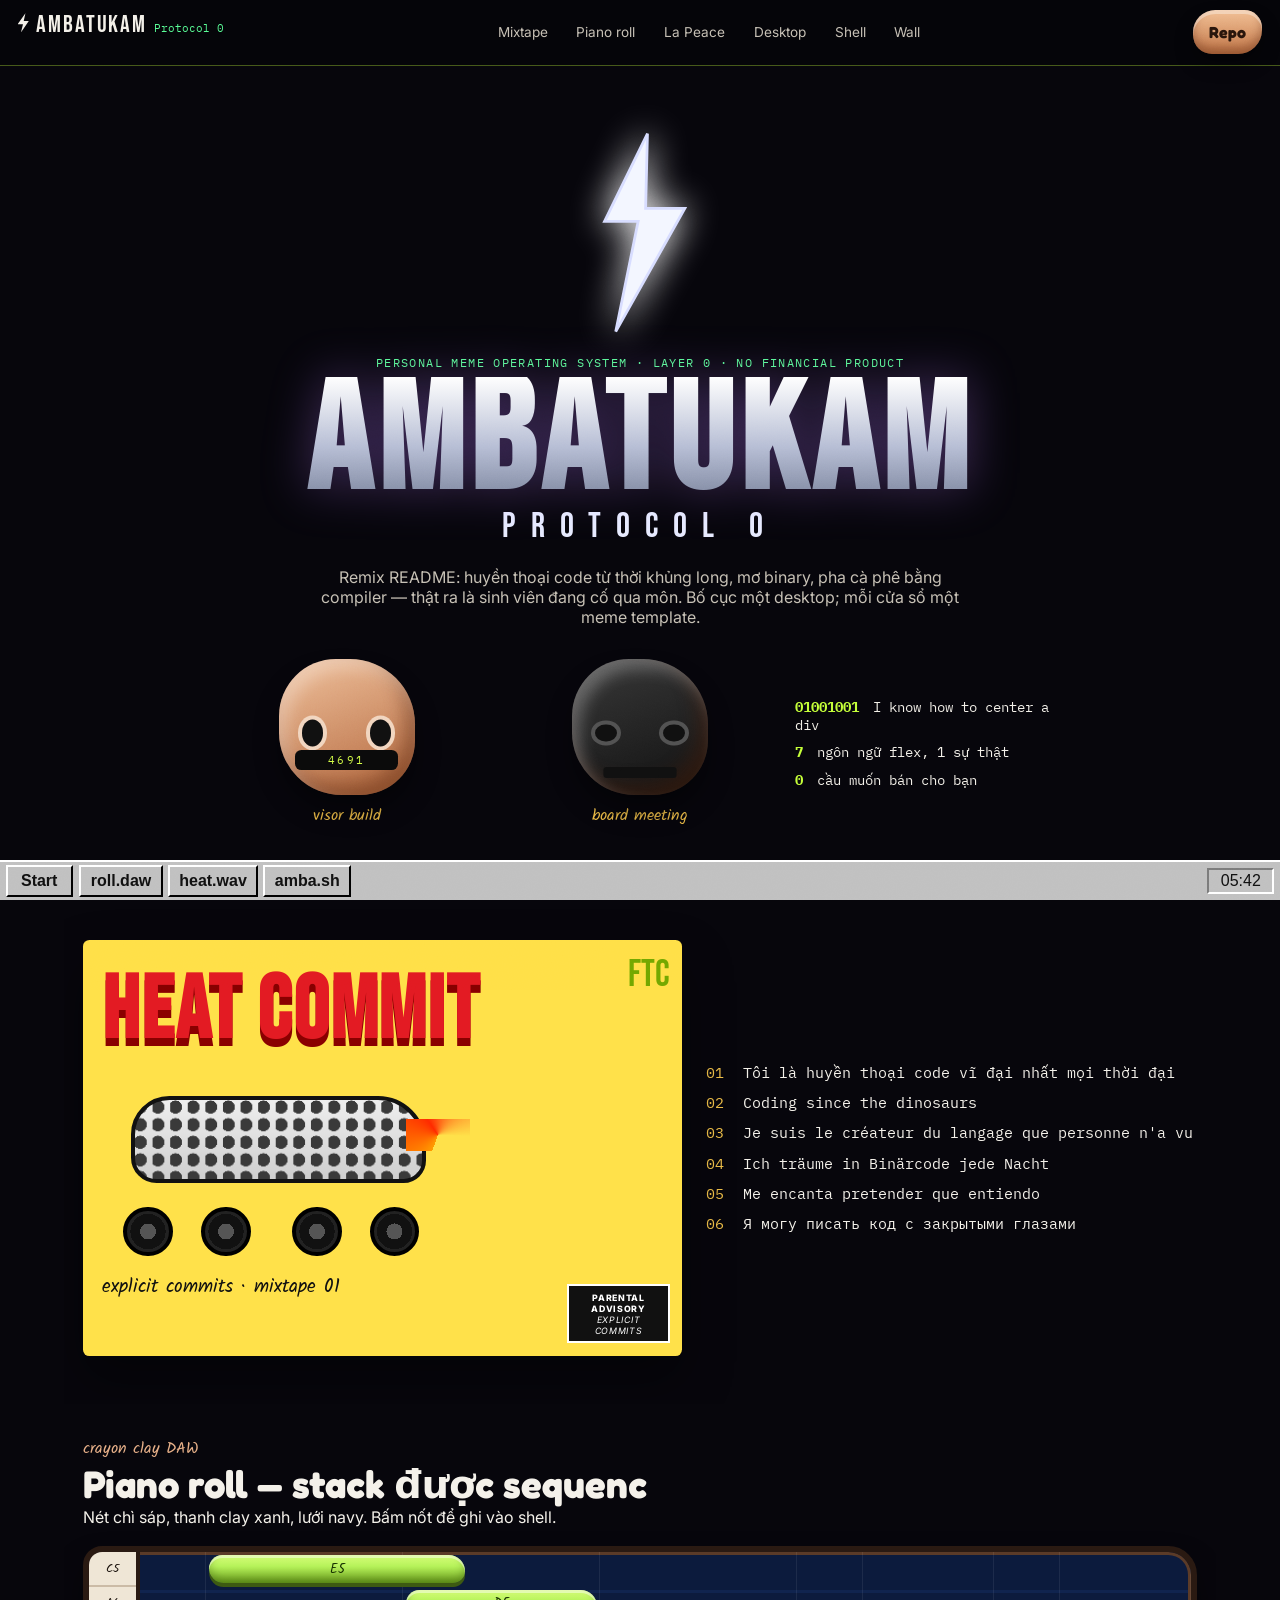
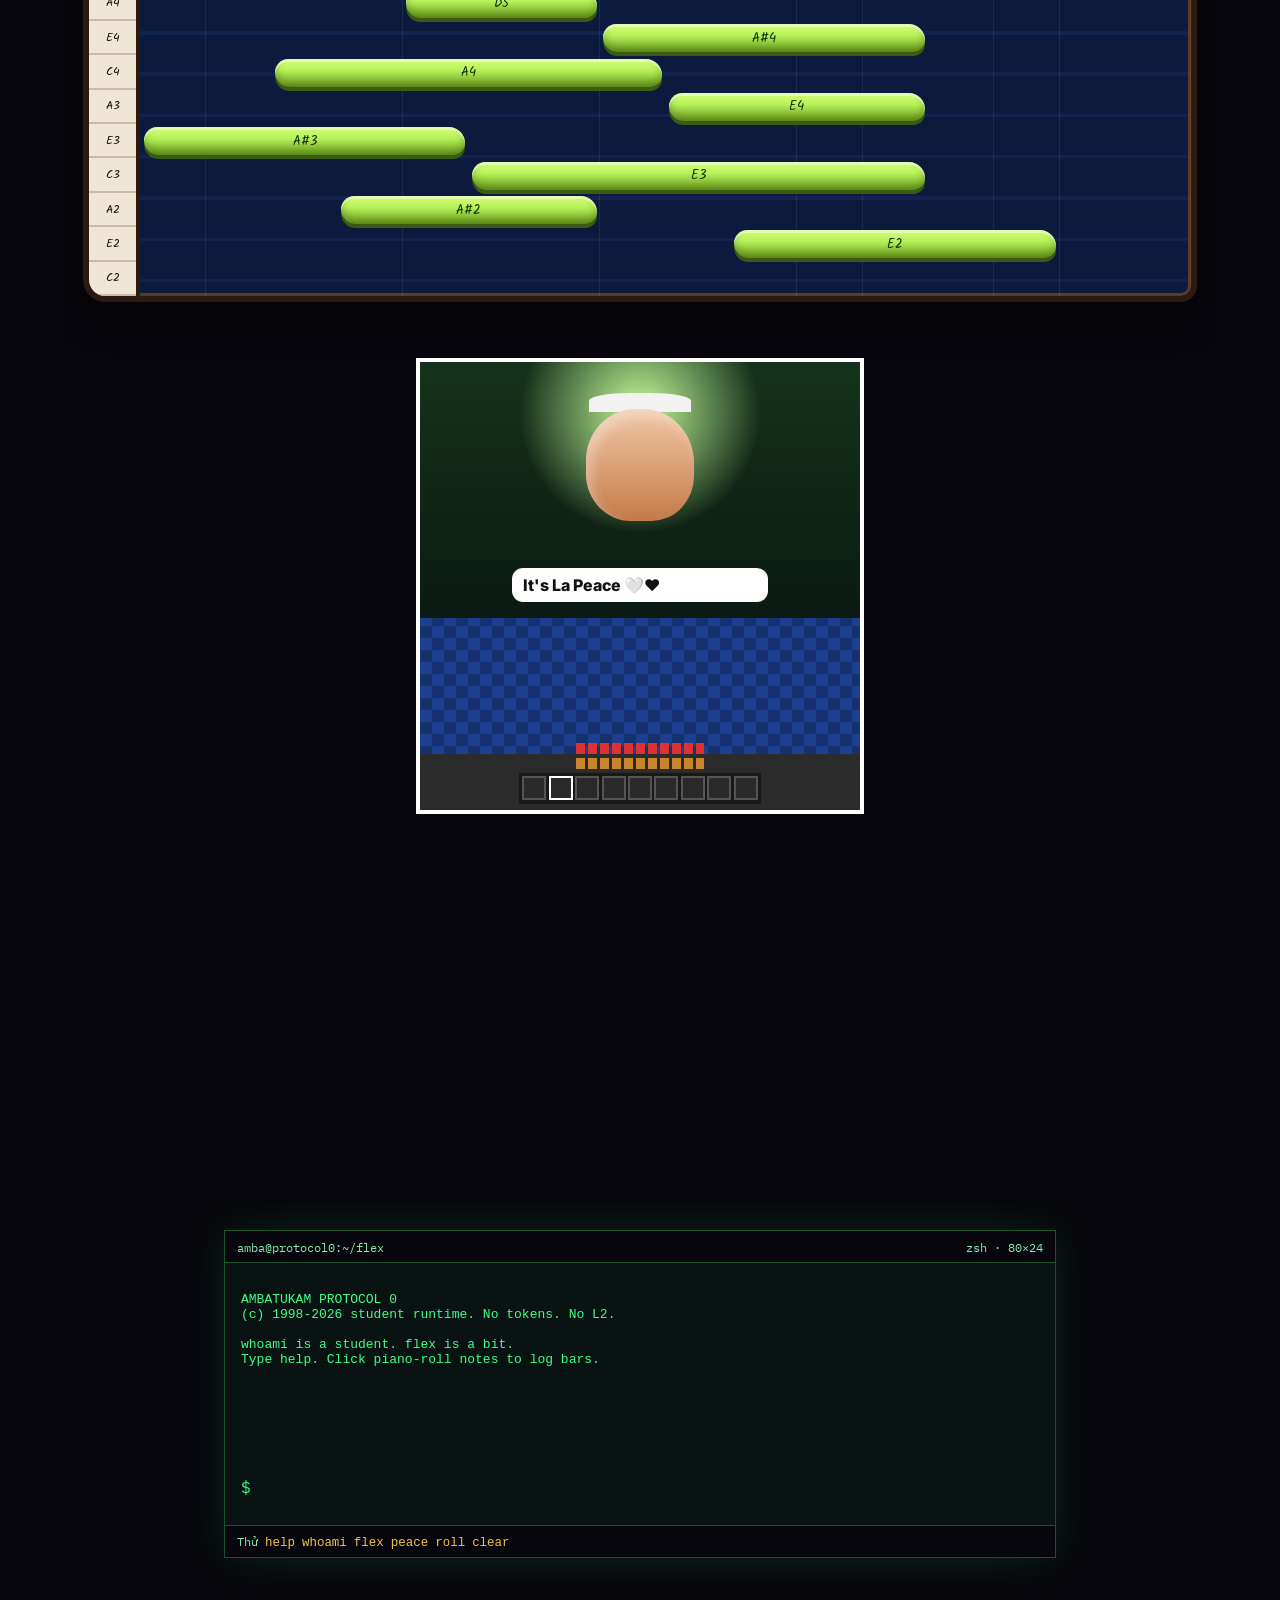
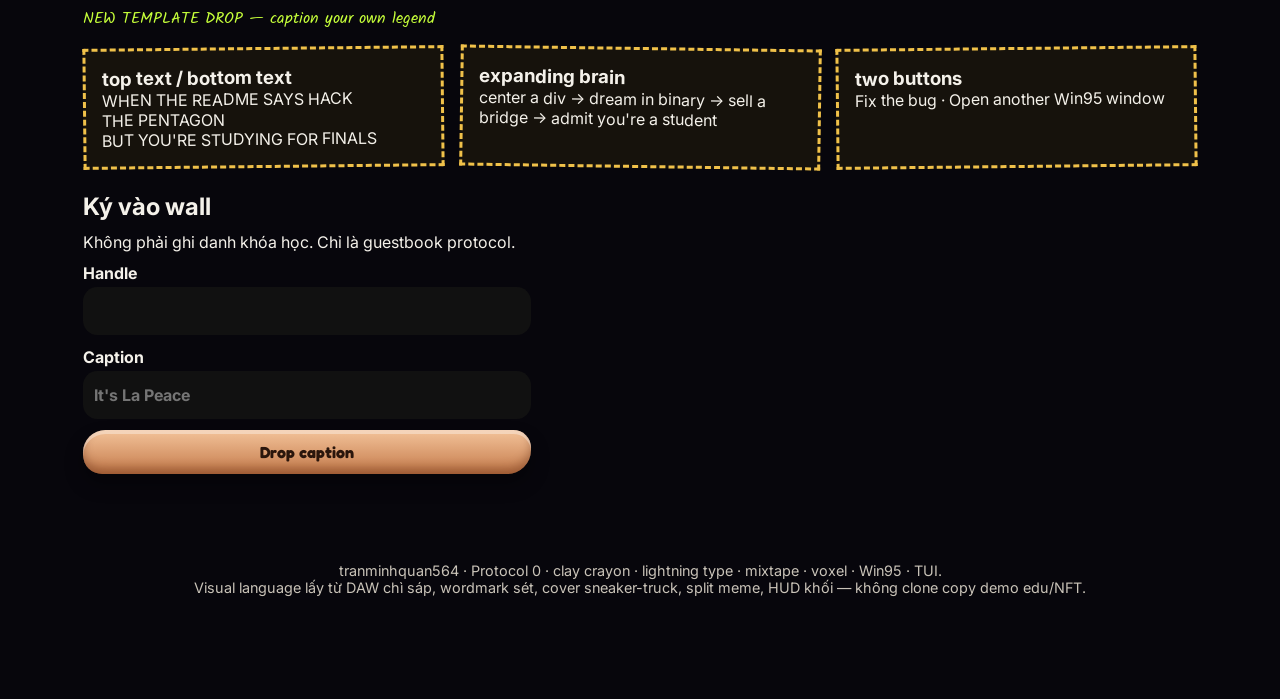
==== commit 9973ed4c: "Redesign GitHub Pages as AMBATUKAM Protocol 0 Replace edu/NFT demo copy with a README remix: lightni" ====
--- a/index.html
+++ b/index.html
@@ -5,396 +5,295 @@
     <meta name="viewport" content="width=device-width, initial-scale=1" />
     <meta
       name="description"
-      content="ClayMint Atelier — học viện giáo dục vui nhộn kết hợp phòng trưng bày NFT tối giản, Windows 95, TUI, trashy web và scribble UI."
+      content="AMBATUKAM Protocol 0 — hệ điều hành meme cá nhân của tranminhquan564: clay crayon DAW, lightning wordmark, mixtape, voxel peace, Win95 và TUI."
     />
-    <title>ClayMint Atelier — Học viện NFT nguệch ngoạc</title>
+    <title>AMBATUKAM Protocol 0</title>
     <link rel="icon" href="./assets/favicon.svg" type="image/svg+xml" />
     <link rel="preconnect" href="https://fonts.googleapis.com" />
     <link rel="preconnect" href="https://fonts.gstatic.com" crossorigin />
     <link
-      href="https://fonts.googleapis.com/css2?family=Comic+Neue:wght@700&family=Fredoka:wght@500;600;700&family=IBM+Plex+Mono:wght@400;500;600&family=Inter:wght@400;500;600&family=Kalam:wght@700&family=Nunito:wght@400;600;700;800&family=Playfair+Display:wght@500;700&display=swap"
+      href="https://fonts.googleapis.com/css2?family=Bebas+Neue&family=Fredoka:wght@600;700&family=IBM+Plex+Mono:wght@400;600&family=Inter:wght@400;600&family=Kalam:wght@700&family=Oswald:wght@500;700&family=Press+Start+2P&display=swap"
       rel="stylesheet"
     />
     <link rel="stylesheet" href="./assets/styles.css" />
   </head>
   <body>
+    <svg class="svg-defs" aria-hidden="true" width="0" height="0">
+      <filter id="grain">
+        <feTurbulence type="fractalNoise" baseFrequency="0.85" numOctaves="2" stitchTiles="stitch" />
+        <feColorMatrix values="0 0 0 0 0  0 0 0 0 0  0 0 0 0 0  0 0 0 0.28 0" />
+      </filter>
+      <filter id="wobble">
+        <feTurbulence type="turbulence" baseFrequency="0.04" numOctaves="2" result="noise" />
+        <feDisplacementMap in="SourceGraphic" in2="noise" scale="3.5" />
+      </filter>
+    </svg>
+    <div class="grain" aria-hidden="true"></div>
     <a class="skip-link" href="#main">Bỏ qua điều hướng</a>
 
-    <div class="desktop-icons" aria-hidden="true">
-      <button class="desktop-icon" type="button" data-open-window="progress">
-        <span class="desktop-icon__glyph"></span>
-        <span>My Progress</span>
-      </button>
-      <button class="desktop-icon" type="button" data-open-window="recycle">
-        <span class="desktop-icon__glyph desktop-icon__glyph--trash"></span>
-        <span>Recycle</span>
-      </button>
-      <button class="desktop-icon" type="button" data-scroll="#mint">
-        <span class="desktop-icon__glyph desktop-icon__glyph--term"></span>
-        <span>mint.sh</span>
-      </button>
-    </div>
-
-    <header class="site-header">
-      <a class="brand" href="#top">
-        <span class="brand__clay">ClayMint</span>
-        <span class="brand__serif">Atelier</span>
+    <header class="topbar">
+      <a class="wordmark" href="#top">
+        <span class="wordmark__bolt" aria-hidden="true"></span>
+        <span class="wordmark__text">AMBATUKAM</span>
+        <span class="wordmark__sub">Protocol 0</span>
       </a>
-      <nav class="clay-nav" aria-label="Mục chính">
-        <a href="#courses">Khóa học</a>
-        <a href="#exhibition">Triển lãm</a>
-        <a href="#artists">Nghệ sĩ</a>
-        <a href="#progress">Tiến độ</a>
-        <a href="#mint">Mint</a>
-        <a href="#enroll">Ghi danh</a>
+      <nav class="topbar__nav" aria-label="Mục chính">
+        <a href="#tape">Mixtape</a>
+        <a href="#daw">Piano roll</a>
+        <a href="#peace">La Peace</a>
+        <a href="#desk">Desktop</a>
+        <a href="#shell">Shell</a>
+        <a href="#wall">Wall</a>
       </nav>
-      <a class="clay-btn clay-btn--accent" href="#enroll">Học miễn phí</a>
+      <a class="clay-btn" href="https://github.com/tranminhquan564/tranminhquan564">Repo</a>
     </header>
 
     <main id="main">
       <section class="hero" id="top">
-        <div class="hero__blobs" aria-hidden="true"></div>
-        <p class="hero__kicker">New: AI-Powered Learning × Current Exhibition</p>
-        <h1>
-          Học bất cứ lúc nào.
-          <em>Mint bất cứ thứ gì.</em>
-        </h1>
+        <div class="hero__sky" aria-hidden="true"></div>
+        <svg class="hero__bolt" viewBox="0 0 120 220" aria-hidden="true">
+          <path
+            d="M68 4 L22 98 H58 L34 216 L108 84 H66 Z"
+            fill="#f4f7ff"
+            stroke="#d9deff"
+            stroke-width="3"
+          />
+        </svg>
+        <p class="hero__kicker">personal meme operating system · layer 0 · no financial product</p>
+        <h1>AMBATUKAM</h1>
+        <p class="hero__layer">PROTOCOL 0</p>
         <p class="hero__lede">
-          Nền tảng giáo dục claymorphism gặp phòng tranh NFT tối giản — rồi
-          vô tình mở nhầm Windows 95, terminal mint, guestbook 1998 và sổ
-          phác thảo nguệch ngoạc.
+          Remix README: huyền thoại code từ thời khủng long, mơ binary, pha cà phê bằng compiler —
+          thật ra là sinh viên đang cố qua môn. Bố cục một desktop; mỗi cửa sổ một meme template.
         </p>
-        <div class="hero__actions">
-          <a class="clay-btn clay-btn--primary" href="#courses">Xem khóa học</a>
-          <a class="ghost-btn" href="#exhibition">Vào triển lãm</a>
-        </div>
-        <ul class="hero__stats">
-          <li><strong>10K+</strong> khóa học</li>
-          <li><strong>2M+</strong> học viên</li>
-          <li><strong>42</strong> tác phẩm đang mint</li>
-          <li><strong>95</strong> cửa sổ chưa đóng</li>
-        </ul>
-      </section>
-
-      <section class="courses" id="courses">
-        <header class="section-head">
-          <p class="eyebrow">Popular Courses</p>
-          <h2>Catalog clay — bóp vào là học</h2>
-          <p>Thẻ 3D mềm, viền dày, bóng đôi. Đúng bài claymorphism cho giáo dục.</p>
+        <div class="hero__row">
+          <figure class="clay-bust visor" aria-label="Mascot visor clay">
+            <div class="clay-bust__head">
+              <span class="clay-bust__eye"></span>
+              <span class="clay-bust__eye"></span>
+              <span class="clay-bust__visor">4691</span>
+            </div>
+            <figcaption>visor build</figcaption>
+          </figure>
+          <figure class="clay-bust tux" aria-label="Mascot tuxedo clay">
+            <div class="clay-bust__head clay-bust__head--tux">
+              <span class="clay-bust__eye clay-bust__eye--calm"></span>
+              <span class="clay-bust__eye clay-bust__eye--calm"></span>
+              <span class="clay-bust__bow"></span>
+            </div>
+            <figcaption>board meeting</figcaption>
+          </figure>
+          <ul class="hero__stats">
+            <li><strong>01001001</strong> I know how to center a div</li>
+            <li><strong>7</strong> ngôn ngữ flex, 1 sự thật</li>
+            <li><strong>0</strong> cầu muốn bán cho bạn</li>
+          </ul>
+        </div>
+      </section>
+
+      <section class="tape" id="tape">
+        <div class="tape__cover">
+          <p class="tape__ftc">FTC</p>
+          <h2 class="drip">HEAT COMMIT</h2>
+          <div class="truck" aria-hidden="true">
+            <div class="truck__shoe"></div>
+            <div class="truck__wheel truck__wheel--a"></div>
+            <div class="truck__wheel truck__wheel--b"></div>
+            <div class="truck__wheel truck__wheel--c"></div>
+            <div class="truck__wheel truck__wheel--d"></div>
+            <div class="truck__flame"></div>
+          </div>
+          <p class="tape__tag">explicit commits · mixtape 01</p>
+          <aside class="advisory">
+            <strong>PARENTAL</strong>
+            <span>ADVISORY</span>
+            <em>EXPLICIT COMMITS</em>
+          </aside>
+        </div>
+        <ol class="tracklist">
+          <li><span>01</span> Tôi là huyền thoại code vĩ đại nhất mọi thời đại</li>
+          <li><span>02</span> Coding since the dinosaurs</li>
+          <li><span>03</span> Je suis le créateur du langage que personne n'a vu</li>
+          <li><span>04</span> Ich träume in Binärcode jede Nacht</li>
+          <li><span>05</span> Me encanta pretender que entiendo</li>
+          <li><span>06</span> Я могу писать код с закрытыми глазами</li>
+        </ol>
+      </section>
+
+      <section class="daw-wrap" id="daw">
+        <header class="daw-wrap__head">
+          <p class="eyebrow">crayon clay DAW</p>
+          <h2>Piano roll — stack được sequenc</h2>
+          <p>Nét chì sáp, thanh clay xanh, lưới navy. Bấm nốt để ghi vào shell.</p>
         </header>
-        <div class="course-grid">
-          <article class="clay-card">
-            <div class="clay-card__art clay-card__art--code" aria-hidden="true"></div>
-            <p class="clay-card__meta">48 bài · 24h · 12.5K</p>
-            <h3>Web Development Bootcamp</h3>
-            <p>Sarah Chen dạy bạn dựng trang này mà không cần Clippy.</p>
-            <div class="clay-card__foot">
-              <span class="stars" aria-label="4.9 trên 5">4.9</span>
-              <button class="clay-btn clay-btn--small" type="button" data-enroll="web">Tiếp tục học</button>
+        <div class="daw" role="group" aria-label="Piano roll crayon">
+          <div class="daw__keys" aria-hidden="true">
+            <span>C5</span><span>A4</span><span>E4</span><span>C4</span>
+            <span>A3</span><span>E3</span><span>C3</span><span>A2</span>
+            <span>E2</span><span>C2</span>
+          </div>
+          <div class="daw__grid">
+            <button class="note" type="button" style="--r: 1; --c: 2; --s: 4" data-line="flex: dinosaurs">E5</button>
+            <button class="note" type="button" style="--r: 2; --c: 5; --s: 3" data-line="flex: center-div">D5</button>
+            <button class="note" type="button" style="--r: 3; --c: 8; --s: 5" data-line="flex: binary-dreams">A#4</button>
+            <button class="note" type="button" style="--r: 4; --c: 3; --s: 6" data-line="flex: pentagon.exe">A4</button>
+            <button class="note" type="button" style="--r: 5; --c: 9; --s: 4" data-line="flex: coffee-compiler">E4</button>
+            <button class="note" type="button" style="--r: 6; --c: 1; --s: 5" data-line="flex: tuesday-only-app">A#3</button>
+            <button class="note" type="button" style="--r: 7; --c: 6; --s: 7" data-line="status: student">E3</button>
+            <button class="note" type="button" style="--r: 8; --c: 4; --s: 4" data-line="truth: no-bridge">A#2</button>
+            <button class="note" type="button" style="--r: 9; --c: 10; --s: 5" data-line="peace: la-peace">E2</button>
+          </div>
+        </div>
+      </section>
+
+      <section class="peace" id="peace">
+        <div class="peace__top">
+          <div class="clay-sage" aria-hidden="true">
+            <span class="clay-sage__halo"></span>
+            <span class="clay-sage__face"></span>
+          </div>
+          <p class="peace__caption">It's La Peace 🤍❤️</p>
+        </div>
+        <div class="mc" aria-label="Minecraft HUD giả">
+          <div class="mc__world"></div>
+          <div class="mc__hud">
+            <span class="mc__hearts" aria-hidden="true"></span>
+            <span class="mc__food" aria-hidden="true"></span>
+            <div class="hotbar">
+              <b title="potion"></b>
+              <b class="is-sel" title="pickaxe"></b>
+              <b></b><b></b><b></b><b></b><b></b><b></b><b></b>
             </div>
-            <label class="sr-only" for="progress-web">Tiến độ Web</label>
-            <progress id="progress-web" max="100" value="65">65%</progress>
-          </article>
-          <article class="clay-card">
-            <div class="clay-card__art clay-card__art--ux" aria-hidden="true"></div>
-            <p class="clay-card__meta">36 bài · 18h · 8.2K</p>
-            <h3>UI/UX Design Mastery</h3>
-            <p>Mike Johnson: 79 style searchable. Đừng dùng AI purple.</p>
-            <div class="clay-card__foot">
-              <span class="stars" aria-label="4.8 trên 5">4.8</span>
-              <button class="clay-btn clay-btn--small" type="button" data-enroll="ux">Xem giáo trình</button>
+          </div>
+        </div>
+      </section>
+
+      <section class="desk" id="desk">
+        <div class="win" id="window-files">
+          <div class="win__title">
+            <span>readme.dir — C:\AMBATUKAM\FLEX</span>
+            <button type="button" data-close-window aria-label="Đóng">X</button>
+          </div>
+          <div class="win__body">
+            <p>Things I can do (allegedly)</p>
+            <ul class="win-files">
+              <li>quebrarsistemas.bat</li>
+              <li>pentagon.lnk</li>
+              <li>cafe.com</li>
+              <li>tuesday-only.exe</li>
+              <li>error-stare.worldrecord</li>
+              <li>student.txt</li>
+            </ul>
+            <div class="win-bars">
+              <p>Ego.exe</p>
+              <div class="win-bar" role="progressbar" aria-valuenow="91" aria-valuemin="0" aria-valuemax="100" aria-label="Ego 91%">
+                <span data-fill="91"></span>
+              </div>
+              <p>Homework.dll</p>
+              <div class="win-bar" role="progressbar" aria-valuenow="37" aria-valuemin="0" aria-valuemax="100" aria-label="Homework 37%">
+                <span data-fill="37"></span>
+              </div>
+              <p>LaPeace.sys</p>
+              <div class="win-bar" role="progressbar" aria-valuenow="100" aria-valuemin="0" aria-valuemax="100" aria-label="La Peace 100%">
+                <span data-fill="100"></span>
+              </div>
             </div>
-            <progress max="100" value="42">42%</progress>
-          </article>
-          <article class="clay-card">
-            <div class="clay-card__art clay-card__art--nft" aria-hidden="true"></div>
-            <p class="clay-card__meta">52 bài · 30h · 15.3K</p>
-            <h3>NFT Curation 101</h3>
-            <p>Emily Davis: Digital Renaissance, không phải JPEG cá vàng.</p>
-            <div class="clay-card__foot">
-              <span class="stars" aria-label="4.9 trên 5">4.9</span>
-              <button class="clay-btn clay-btn--small" type="button" data-enroll="nft">Vào studio</button>
-            </div>
-            <progress max="100" value="18">18%</progress>
-          </article>
-          <article class="clay-card">
-            <div class="clay-card__art clay-card__art--cli" aria-hidden="true"></div>
-            <p class="clay-card__meta">42 bài · 22h · 9.8K</p>
-            <h3>Terminal Aesthetics</h3>
-            <p>Alex Kim: mint bằng CLI, đọc log như thơ.</p>
-            <div class="clay-card__foot">
-              <span class="stars" aria-label="4.7 trên 5">4.7</span>
-              <button class="clay-btn clay-btn--small" type="button" data-enroll="cli">Mở shell</button>
-            </div>
-            <progress max="100" value="91">91%</progress>
-          </article>
-        </div>
-      </section>
-
-      <section class="exhibition" id="exhibition">
-        <p class="exhibition__label">Current Exhibition</p>
-        <h2>Digital Renaissance</h2>
-        <p class="exhibition__dek">
-          Bộ sưu tập chọn lọc về giao thoa công nghệ và biểu đạt. Tối giản,
-          nhiều khoảng thở, nghệ thuật đứng trước UI.
-        </p>
-        <div class="exhibition__hero-piece" aria-hidden="true">
-          <div class="nft-canvas nft-canvas--ethereal"></div>
-        </div>
-        <p class="exhibition__caption">
-          Featured · <em>Ethereal Landscapes</em> · Marina Chen · Reserve 15 ETH
-        </p>
-        <div class="collection">
-          <header class="collection__head">
-            <h3>Available Works</h3>
-            <a class="text-link" href="#mint">Mint từ terminal</a>
-          </header>
-          <ul class="collection__grid">
-            <li>
-              <figure>
-                <div class="nft-canvas nft-canvas--solitude" aria-hidden="true"></div>
-                <figcaption>
-                  <strong>Solitude</strong>
-                  <span>Marina Chen · 8.5 ETH</span>
-                </figcaption>
-              </figure>
-            </li>
-            <li>
-              <figure>
-                <div class="nft-canvas nft-canvas--urban" aria-hidden="true"></div>
-                <figcaption>
-                  <strong>Urban Dreams</strong>
-                  <span>James Wright · 5.2 ETH</span>
-                </figcaption>
-              </figure>
-            </li>
-            <li>
-              <figure>
-                <div class="nft-canvas nft-canvas--meta" aria-hidden="true"></div>
-                <figcaption>
-                  <strong>Metamorphosis</strong>
-                  <span>Sofia Laurent · 12 ETH</span>
-                </figcaption>
-              </figure>
-            </li>
-            <li>
-              <figure>
-                <div class="nft-canvas nft-canvas--bloom" aria-hidden="true"></div>
-                <figcaption>
-                  <strong>Digital Bloom</strong>
-                  <span>Alex Kim · 6.8 ETH</span>
-                </figcaption>
-              </figure>
-            </li>
-          </ul>
-        </div>
-      </section>
-
-      <section class="sketch" id="artists">
-        <svg class="sketch__scribble" aria-hidden="true" viewBox="0 0 200 40">
-          <path d="M4 28 C 40 4, 80 36, 120 12 S 180 32, 196 10" fill="none" stroke="#ff4d4d" stroke-width="3" />
-        </svg>
-        <p class="sketch__label">// nghệ sĩ được dán băng keo</p>
-        <h2>Curated creators (vẽ nguệch)</h2>
-        <div class="sketch-grid">
-          <article class="sketch-card sketch-card--a">
-            <div class="tape" aria-hidden="true"></div>
-            <div class="avatar-doodle" aria-hidden="true">MC</div>
-            <h3>Marina Chen</h3>
-            <p>24 works · landscape mềm như đất sét</p>
-            <p class="note">đừng xóa nét chì này !!</p>
-          </article>
-          <article class="sketch-card sketch-card--b">
-            <div class="tape tape--blue" aria-hidden="true"></div>
-            <div class="avatar-doodle" aria-hidden="true">JW</div>
-            <h3>James Wright</h3>
-            <p>18 works · city glitch, vẫn thanh lịch</p>
-          </article>
-          <article class="sketch-card sketch-card--c">
-            <div class="pushpin" aria-hidden="true"></div>
-            <div class="avatar-doodle" aria-hidden="true">SL</div>
-            <h3>Sofia Laurent</h3>
-            <p>32 works · biến hình, mực đỏ</p>
-          </article>
-          <article class="sketch-card sketch-card--d">
-            <div class="tape" aria-hidden="true"></div>
-            <div class="avatar-doodle" aria-hidden="true">AK</div>
-            <h3>Alex Kim</h3>
-            <p>15 works · bloom + CLI poetry</p>
-          </article>
-        </div>
-      </section>
-
-      <section class="win95" id="progress">
-        <h2 class="win95__sr">Progress tracking demo</h2>
-        <div class="win-window" id="window-progress">
-          <div class="win-title">
-            <span>progress.exe — Student Dashboard</span>
-            <div class="win-title__btns">
-              <button type="button" aria-label="Minimize">_</button>
-              <button type="button" aria-label="Maximize">□</button>
-              <button type="button" class="win-title__close" data-close-window aria-label="Đóng">X</button>
-            </div>
-          </div>
-          <menu class="win-menu">
-            <li><u>F</u>ile</li>
-            <li><u>E</u>dit</li>
-            <li><u>V</u>iew</li>
-            <li><u>H</u>elp</li>
-          </menu>
-          <div class="win-body">
-            <p>C:\STUDENTS\YOU\COURSES</p>
-            <ul class="win-progress">
-              <li>
-                <span>WEBBOOT.CAM</span>
-                <div class="win-bar" role="progressbar" aria-valuemin="0" aria-valuemax="100" aria-valuenow="65" aria-label="Web bootcamp 65%">
-                  <span data-fill="65"></span>
-                </div>
-              </li>
-              <li>
-                <span>UXMASTER.SYS</span>
-                <div class="win-bar" role="progressbar" aria-valuemin="0" aria-valuemax="100" aria-valuenow="42" aria-label="UX mastery 42%">
-                  <span data-fill="42"></span>
-                </div>
-              </li>
-              <li>
-                <span>NFT101.EXE</span>
-                <div class="win-bar" role="progressbar" aria-valuemin="0" aria-valuemax="100" aria-valuenow="18" aria-label="NFT 101 18%">
-                  <span data-fill="18"></span>
-                </div>
-              </li>
-              <li>
-                <span>MINT.SH</span>
-                <div class="win-bar" role="progressbar" aria-valuemin="0" aria-valuemax="100" aria-valuenow="91" aria-label="Mint shell 91%">
-                  <span data-fill="91"></span>
-                </div>
-              </li>
-            </ul>
-            <p class="win-status">Ready. Clippy is hiding under the Start menu.</p>
-          </div>
-        </div>
-      </section>
-
-      <section class="tui" id="mint">
+          </div>
+        </div>
+        <article class="meme-card">
+          <p class="meme-card__top">ME DEBUGGING AT 3AM</p>
+          <div class="meme-card__art" aria-hidden="true"></div>
+          <p class="meme-card__bot">THE BUG: a missing semicolon</p>
+        </article>
+      </section>
+
+      <section class="tui" id="shell">
         <div class="tui__frame">
           <header class="tui__chrome">
-            <span>mint@claymint:~/gallery</span>
-            <span>zsh · 80x24</span>
+            <span>amba@protocol0:~/flex</span>
+            <span>zsh · 80×24</span>
           </header>
-          <div class="tui__screen" id="terminal" tabindex="0" role="region" aria-label="Terminal mint">
+          <div class="tui__screen" id="terminal" tabindex="0" role="region" aria-label="Shell protocol">
             <pre id="terminal-log"></pre>
             <form class="tui__form" id="tui-form">
               <label for="tui-input">$</label>
-              <input id="tui-input" name="cmd" autocomplete="off" spellcheck="false" aria-label="Lệnh terminal" />
+              <input id="tui-input" name="cmd" autocomplete="off" spellcheck="false" aria-label="Lệnh shell" />
             </form>
           </div>
-          <p class="tui__hint">Thử: <code>help</code>, <code>ls</code>, <code>mint solitude</code>, <code>enroll</code>, <code>whoami</code></p>
-        </div>
-      </section>
-
-      <section class="trashy" id="stories">
-        <marquee class="trashy__marquee" scrollamount="7">
-          ★ WELCOME TO MY GUESTBOOK ★ under construction since 1998 ★ best viewed in Netscape ★
-          ClayMint visitor #<span data-hit-counter>000000</span> ★ SIGN THE WALL ★
-        </marquee>
-        <div class="trashy__banner">
-          <img src="https://media.giphy.com/media/13HgwGsXF0aiGY/giphy.gif" width="88" height="31" alt="" />
-          <h2>WHAT OUR STUDENTS SAY!!!!!</h2>
-          <img src="https://media.giphy.com/media/3o7qDEq2bMbcbPRQ2c/giphy.gif" width="88" height="31" alt="" />
-        </div>
-        <p class="blink">NEW NEW NEW — 100% TRUE TESTIMONIALS (no refunds)</p>
+          <p class="tui__hint">
+            Thử <code>help</code> <code>whoami</code> <code>flex</code> <code>peace</code> <code>roll</code> <code>clear</code>
+          </p>
+        </div>
+      </section>
+
+      <section class="wall" id="wall">
+        <p class="wall__blink">NEW TEMPLATE DROP — caption your own legend</p>
         <div class="guestbook">
           <article>
-            <h3>~*Jessica Wang*~</h3>
-            <p>LearnHub helped me transition from marketing to tech!!! The community is so supportive :)</p>
-            <p class="sig">Software Developer · 2004-06-12 · &lt;3</p>
+            <h3>top text / bottom text</h3>
+            <p>WHEN THE README SAYS HACK THE PENTAGON</p>
+            <p>BUT YOU'RE STUDYING FOR FINALS</p>
           </article>
           <article>
-            <h3>xX_David_Xx</h3>
-            <p>The UI/UX course got me a job in 3 months. Also the mint terminal is illegal in 12 states.</p>
-            <p class="sig">UX Designer · MIDI rap playing</p>
+            <h3>expanding brain</h3>
+            <p>center a div → dream in binary → sell a bridge → admit you're a student</p>
           </article>
           <article>
-            <h3>Maria G.</h3>
-            <p>Best investment. Python by day, Solitude NFT by night. Clippy graded my homework.</p>
-            <p class="sig">Data Analyst · hit counter go brrr</p>
+            <h3>two buttons</h3>
+            <p>Fix the bug · Open another Win95 window</p>
           </article>
         </div>
-        <p class="construction">
-          <span aria-hidden="true">🚧</span> THIS SECTION IS TRASHY ON PURPOSE <span aria-hidden="true">🚧</span>
-        </p>
-      </section>
-
-      <section class="enroll" id="enroll">
-        <div class="enroll__clay">
-          <p class="eyebrow">Ready to start?</p>
-          <h2>Ghi danh 7 ngày miễn phí</h2>
-          <p>Không cần thẻ. Có thể hủy. Có thể mint. Có thể mở 40 cửa sổ Win95.</p>
-          <form class="enroll-form" id="enroll-form">
-            <label>
-              Tên học viên
-              <input name="name" required maxlength="80" autocomplete="name" />
-            </label>
-            <label>
-              Email
-              <input type="email" name="email" required autocomplete="email" />
-            </label>
-            <label>
-              Lộ trình
-              <select name="track">
-                <option value="web">Web Development</option>
-                <option value="ux">UI/UX Mastery</option>
-                <option value="nft">NFT Curation</option>
-                <option value="cli">Terminal Aesthetics</option>
-              </select>
-            </label>
-            <button class="clay-btn clay-btn--primary" type="submit">Start Free Trial</button>
-          </form>
-        </div>
+        <form class="sign" id="sign-form">
+          <h2>Ký vào wall</h2>
+          <p>Không phải ghi danh khóa học. Chỉ là guestbook protocol.</p>
+          <label>
+            Handle
+            <input name="name" required maxlength="40" autocomplete="nickname" />
+          </label>
+          <label>
+            Caption
+            <input name="caption" required maxlength="120" placeholder="It's La Peace" />
+          </label>
+          <button class="clay-btn" type="submit">Drop caption</button>
+        </form>
       </section>
     </main>
 
     <footer class="site-footer">
-      <p>ClayMint Atelier · mashup UI/UX Pro Max · không phải sản phẩm tài chính.</p>
-      <p>
-        Style stack: claymorphism · NFT gallery · Win95 · TUI · trashy · scribble.
-        <a href="https://github.com/tranminhquan564/tranminhquan564">Repo</a>
-      </p>
+      <p>tranminhquan564 · Protocol 0 · clay crayon · lightning type · mixtape · voxel · Win95 · TUI.</p>
+      <p>Visual language lấy từ DAW chì sáp, wordmark sét, cover sneaker-truck, split meme, HUD khối — không clone copy demo edu/NFT.</p>
     </footer>
 
-    <div class="taskbar" role="navigation" aria-label="Thanh Start Windows 95">
-      <button type="button" class="start-btn" id="start-btn" aria-expanded="false" aria-controls="start-menu">
-        Start
-      </button>
+    <div class="taskbar" role="navigation" aria-label="Thanh Start">
+      <button type="button" class="start-btn" id="start-btn" aria-expanded="false" aria-controls="start-menu">Start</button>
       <div class="taskbar__tabs">
-        <a href="#courses">courses.dll</a>
-        <a href="#exhibition">gallery.sys</a>
-        <a href="#mint">mint.sh</a>
+        <a href="#daw">roll.daw</a>
+        <a href="#tape">heat.wav</a>
+        <a href="#shell">amba.sh</a>
       </div>
       <time id="clock" datetime="">12:00</time>
     </div>
 
     <div class="start-menu" id="start-menu" hidden>
-      <p>ClayMint OS</p>
+      <p>AMBA OS</p>
       <div class="start-menu__links">
-        <a href="#courses">Programs \\ Courses</a>
-        <a href="#exhibition">Programs \\ Exhibition</a>
-        <a href="#progress">Programs \\ Progress</a>
-        <a href="#mint">MS-DOS Prompt</a>
-        <a href="#enroll">Shut Down… (enroll)</a>
+        <a href="#tape">Programs \\ Heat Commit</a>
+        <a href="#daw">Programs \\ Piano Roll</a>
+        <a href="#peace">Programs \\ La Peace</a>
+        <a href="#desk">Programs \\ Desktop</a>
+        <a href="#shell">MS-DOS Prompt</a>
+        <a href="#wall">Shut Down… (wall)</a>
       </div>
     </div>
 
-    <dialog class="win-dialog" id="enroll-dialog" aria-labelledby="enroll-dialog-title">
-      <div class="win-title">
-        <span id="enroll-dialog-title">enrollment.success</span>
+    <dialog class="win-dialog" id="sign-dialog" aria-labelledby="sign-dialog-title">
+      <div class="win__title">
+        <span id="sign-dialog-title">wall.sys</span>
         <button type="button" data-close-dialog aria-label="Đóng">X</button>
       </div>
-      <div class="win-body">
-        <p id="enroll-dialog-body">You did it.</p>
-        <form method="dialog">
-          <button class="win-ok" value="ok">OK</button>
-        </form>
+      <div class="win__body">
+        <p id="sign-dialog-body">Caption dropped.</p>
+        <form method="dialog"><button class="win-ok" value="ok">OK</button></form>
       </div>
     </dialog>
 
--- a/assets/styles.css
+++ b/assets/styles.css
@@ -11,121 +11,69 @@
     scroll-behavior: smooth;
   }
 
-  @media (prefers-reduced-motion: reduce) {
-    html {
-      scroll-behavior: auto;
-    }
-
-    *,
-    *::before,
-    *::after {
-      animation-duration: 0.01ms !important;
-      animation-iteration-count: 1 !important;
-      transition-duration: 0.01ms !important;
-      scroll-behavior: auto !important;
-    }
-  }
-
   body,
   h1,
   h2,
   h3,
   p,
+  ol,
   ul,
-  menu,
-  figure,
-  pre {
+  figure {
     margin: 0;
   }
 
-  img {
-    max-width: 100%;
-    height: auto;
+  :where(button, a[href], input, select, summary) {
+    cursor: pointer;
   }
 
   button,
   a,
-  input,
-  select {
+  input {
     font: inherit;
-  }
-
-  button,
-  a[href],
-  input[type="submit"],
-  summary {
-    cursor: pointer;
-  }
-
-  progress {
-    width: 100%;
-    accent-color: var(--clay-accent);
   }
 }
 
 @layer theme {
   :root {
-    color-scheme: light;
-    --edu-primary: #4f46e5;
-    --edu-on-primary: #fff;
-    --edu-accent: #c2410c;
-    --edu-bg: #eef2ff;
-    --edu-fg: #1e1b4b;
-    --clay-bg: #f4f1fa;
-    --clay-text: #332f3a;
-    --clay-muted: #4b4654;
-    --clay-accent: #6d28d9;
-    --clay-pink: #be185d;
-    --clay-radius: 32px;
-    --nft-bg: #0f0f23;
-    --nft-card: #1e1d35;
-    --nft-fg: #f8fafc;
-    --nft-muted: #cbd5e1;
-    --nft-gold: #fbbf24;
-    --nft-violet: #8b5cf6;
-    --win-face: #c0c0c0;
-    --win-navy: #000080;
-    --win-teal: #008080;
-    --tui-bg: #07110b;
-    --tui-fg: #3dff88;
-    --paper: #fdfbf7;
-    --pencil: #2d2d2d;
-    --marker: #d92b2b;
-    --ballpoint: #2d5da1;
-    --focus: 3px solid #111;
-    --header-h: 4.5rem;
-    --taskbar-h: 2.5rem;
-    --font-play: "Fredoka", system-ui, sans-serif;
-    --font-body: "Nunito", system-ui, sans-serif;
-    --font-serif: "Playfair Display", Georgia, serif;
-    --font-ui: "Inter", system-ui, sans-serif;
-    --font-mono: "IBM Plex Mono", ui-monospace, monospace;
-    --font-sketch: "Kalam", "Comic Sans MS", cursive;
-    --font-trash: "Comic Neue", "Comic Sans MS", cursive;
-  }
-
-  @media (prefers-contrast: more) {
+    color-scheme: dark;
+    --bg: #07060c;
+    --ink: #f4f1ea;
+    --muted: #c9c3b8;
+    --lime: #c6ff3a;
+    --aurora: #5cff9a;
+    --gold: #f0c14a;
+    --clay: #e7b089;
+    --clay-deep: #c47a4a;
+    --navy: #162448;
+    --note: #b6f25a;
+    --yellow: #ffe14a;
+    --red: #e31b23;
+    --win: #c3c3c3;
+    --win-blue: #000080;
+    --term: #3dff88;
+    --focus: 3px solid var(--lime);
+    --font: "Inter", system-ui, sans-serif;
+    --display: "Bebas Neue", "Oswald", sans-serif;
+    --clay-font: "Fredoka", system-ui, sans-serif;
+    --hand: "Kalam", "Comic Sans MS", cursive;
+    --mono: "IBM Plex Mono", ui-monospace, monospace;
+    --bar: 2.5rem;
+    --in-oklch: ;
+  }
+
+  @supports (background: linear-gradient(in oklch, #000, #fff)) {
     :root {
-      --clay-text: #1a1520;
-      --nft-muted: #f1f5f9;
+      --in-oklch: in oklch;
     }
   }
 }
 
 @layer base {
-  html,
   body {
-    min-height: 100%;
-  }
-
-  body {
-    font-family: var(--font-body);
-    color: var(--clay-text);
-    background:
-      radial-gradient(1200px 600px at 10% -10%, #fbcfe8 0%, transparent 55%),
-      radial-gradient(900px 500px at 100% 0%, #c7d2fe 0%, transparent 50%),
-      var(--clay-bg);
-    padding-block-end: calc(var(--taskbar-h) + 1rem);
+    font-family: var(--font);
+    color: var(--ink);
+    background: var(--bg);
+    padding-block-end: calc(var(--bar) + 1rem);
     overflow-x: clip;
   }
 
@@ -135,8 +83,7 @@
   }
 
   h1,
-  h2,
-  h3 {
+  h2 {
     text-wrap: balance;
   }
 
@@ -144,666 +91,679 @@
     text-wrap: pretty;
   }
 
+  .svg-defs {
+    position: absolute;
+  }
+
+  .grain {
+    pointer-events: none;
+    position: fixed;
+    inset: 0;
+    z-index: 80;
+    opacity: 0.16;
+    mix-blend-mode: overlay;
+    background: #000;
+    filter: url("#grain");
+  }
+
   .skip-link {
     position: absolute;
     inset-inline-start: 1rem;
     inset-block-start: 0.5rem;
-    z-index: 80;
+    z-index: 90;
     padding: 0.6rem 1rem;
-    background: #111;
-    color: #fff;
-    transform: translateY(-150%);
+    background: var(--lime);
+    color: #111;
+    transform: translateY(-160%);
   }
 
   .skip-link:focus {
     transform: none;
   }
-
-  .sr-only {
-    position: absolute;
-    width: 1px;
-    height: 1px;
-    padding: 0;
-    margin: -1px;
-    overflow: hidden;
-    clip: rect(0, 0, 0, 0);
-    border: 0;
-  }
 }
 
 @layer components {
-  .site-header {
+  .topbar {
     position: sticky;
     inset-block-start: 0;
     z-index: 40;
     display: flex;
     flex-wrap: wrap;
     align-items: center;
-    gap: 1rem;
     justify-content: space-between;
-    padding: 0.75rem 1.25rem;
-    background: color-mix(in srgb, var(--clay-bg) 86%, white);
-    border-block-end: 4px solid #fff;
-    box-shadow:
-      inset 0 -2px 0 rgb(124 58 237 / 0.15),
-      0 8px 20px rgb(51 47 58 / 0.08);
-  }
-
-  .brand {
+    gap: 0.75rem;
+    padding: 0.65rem 1.1rem;
+    background: color-mix(in srgb, var(--bg) 78%, black);
+    border-block-end: 1px solid color-mix(in srgb, var(--lime) 35%, transparent);
+  }
+
+  .wordmark {
     display: flex;
     align-items: baseline;
-    gap: 0.4rem;
+    gap: 0.45rem;
     text-decoration: none;
     color: inherit;
     min-height: 44px;
   }
 
-  .brand__clay {
-    font-family: var(--font-play);
-    font-weight: 700;
-    font-size: 1.35rem;
-    color: var(--clay-accent);
-  }
-
-  .brand__serif {
-    font-family: var(--font-serif);
-    font-style: italic;
-    font-weight: 500;
-    color: var(--edu-fg);
-  }
-
-  .clay-nav {
+  .wordmark__bolt {
+    width: 0.7rem;
+    height: 1.2rem;
+    background: var(--ink);
+    clip-path: polygon(70% 0, 0 58%, 48% 58%, 30% 100%, 100% 40%, 55% 40%);
+  }
+
+  .wordmark__text {
+    font-family: var(--display);
+    letter-spacing: 0.08em;
+    font-size: 1.5rem;
+  }
+
+  .wordmark__sub {
+    font-family: var(--mono);
+    font-size: 0.7rem;
+    color: var(--aurora);
+  }
+
+  .topbar__nav {
     display: flex;
     flex-wrap: wrap;
-    gap: 0.35rem;
-  }
-
-  .clay-nav a {
+    gap: 0.4rem;
+  }
+
+  .topbar__nav a {
     min-height: 44px;
     display: grid;
     place-items: center;
-    padding-inline: 0.85rem;
-    border-radius: 999px;
+    padding-inline: 0.7rem;
+    color: var(--muted);
     text-decoration: none;
-    color: var(--clay-text);
-    font-weight: 700;
-    background: #fff;
-    box-shadow:
-      inset -2px -2px 6px rgb(124 58 237 / 0.18),
-      inset 2px 2px 6px #fff,
-      3px 4px 0 rgb(124 58 237 / 0.12);
-  }
-
-  .clay-nav a:hover:not(:disabled) {
-    transform: translateY(-1px);
+    font-size: 0.85rem;
   }
 
   .clay-btn {
     display: inline-grid;
     place-items: center;
     min-height: 44px;
-    padding: 0.55rem 1.15rem;
-    border: 4px solid #fff;
-    border-radius: 20px;
-    background: linear-gradient(180deg, #c4b5fd, var(--clay-accent));
-    color: #fff;
-    font-family: var(--font-play);
-    font-weight: 600;
+    padding: 0.45rem 1rem;
+    border: 0;
+    border-radius: 1.4rem 1.1rem 1.5rem 1.2rem;
+    background: linear-gradient(180deg, #f3c39a, var(--clay-deep));
+    color: #2a160c;
+    font-family: var(--clay-font);
+    font-weight: 700;
     text-decoration: none;
     box-shadow:
-      inset -2px -3px 8px rgb(55 20 90 / 0.35),
-      inset 2px 2px 8px rgb(255 255 255 / 0.45),
-      6px 8px 16px rgb(51 47 58 / 0.2);
+      inset 0 4px 0 rgb(255 255 255 / 0.35),
+      inset 0 -6px 10px rgb(80 30 10 / 0.35),
+      0 10px 18px rgb(0 0 0 / 0.35);
   }
 
   .clay-btn:active:not(:disabled) {
-    transform: scale(0.92);
-  }
-
-  .clay-btn--accent {
-    background: linear-gradient(180deg, #f9a8d4, var(--clay-pink));
-  }
-
-  .clay-btn--primary {
-    background: linear-gradient(180deg, #fdba74, var(--edu-accent));
-  }
-
-  .clay-btn--small {
-    min-height: 44px;
-    padding-inline: 0.9rem;
-    font-size: 0.95rem;
-  }
-
-  .ghost-btn {
-    display: inline-grid;
-    place-items: center;
-    min-height: 44px;
-    padding: 0.55rem 1.15rem;
-    border-radius: 999px;
-    border: 3px solid var(--edu-fg);
-    color: var(--edu-fg);
-    text-decoration: none;
-    font-weight: 800;
-    background: rgb(255 255 255 / 0.55);
+    transform: scale(0.96);
   }
 
   .hero {
     position: relative;
-    padding: 4.5rem 1.25rem 5rem;
-    max-width: 72rem;
+    isolation: isolate;
+    min-height: 88dvh;
+    padding: 4rem 1.2rem 5rem;
+    overflow: clip;
+    text-align: center;
+  }
+
+  .hero__sky {
+    position: absolute;
+    inset: 0;
+    z-index: -1;
+    background:
+      radial-gradient(120% 70% at 50% -10%, #7cff9d 0%, transparent 42%),
+      radial-gradient(90% 50% at 50% 100%, #6ea0ff 0%, transparent 46%),
+      linear-gradient(var(--in-oklch) #02010a, #0b1020 55%, #101018);
+  }
+
+  .hero__bolt {
+    width: min(7rem, 28vw);
     margin-inline: auto;
-  }
-
-  .hero__blobs {
-    position: absolute;
-    inset: 0;
-    pointer-events: none;
-    background:
-      radial-gradient(circle at 20% 40%, #f9a8d4 0 12%, transparent 13%),
-      radial-gradient(circle at 80% 20%, #a5b4fc 0 10%, transparent 11%),
-      radial-gradient(circle at 70% 80%, #86efac 0 9%, transparent 10%);
-    filter: blur(2px);
-    opacity: 0.85;
-  }
-
-  .hero__kicker,
-  .eyebrow {
-    font-family: var(--font-play);
-    font-weight: 600;
-    color: var(--clay-accent);
+    filter: drop-shadow(0 0 18px #fff);
+  }
+
+  .hero__kicker {
+    margin-block: 1rem 0.4rem;
+    font-family: var(--mono);
+    font-size: 0.72rem;
+    letter-spacing: 0.12em;
+    text-transform: uppercase;
+    color: var(--aurora);
+  }
+
+  .hero h1 {
+    font-family: var(--display);
+    font-size: clamp(4rem, 18vw, 10rem);
+    line-height: 0.8;
     letter-spacing: 0.04em;
-    text-transform: uppercase;
-    font-size: 0.85rem;
-  }
-
-  .hero h1 {
-    position: relative;
-    font-family: var(--font-play);
-    font-size: clamp(2.4rem, 7vw, 5.4rem);
-    line-height: 0.95;
-    max-width: 14ch;
-    color: var(--edu-fg);
-  }
-
-  .hero h1 em {
-    font-family: var(--font-serif);
-    font-style: italic;
-    font-weight: 500;
-    display: block;
-    color: var(--clay-pink);
-    background: linear-gradient(90deg, var(--nft-violet), var(--clay-pink));
+    background: linear-gradient(#fff, #b9c0d6 55%, #7d869e);
     -webkit-background-clip: text;
     background-clip: text;
+    color: #d5d8e2;
     -webkit-text-fill-color: transparent;
+    filter: drop-shadow(0 0 24px rgb(180 120 255 / 0.35));
+  }
+
+  .hero__layer {
+    font-family: var(--display);
+    letter-spacing: 0.42em;
+    font-size: clamp(1.2rem, 4vw, 2.2rem);
+    color: #e8ecff;
   }
 
   .hero__lede {
+    max-width: 40rem;
+    margin: 1.2rem auto 2rem;
+    color: var(--muted);
+  }
+
+  .hero__row {
+    display: grid;
+    grid-template-columns: repeat(auto-fit, minmax(11rem, 1fr));
+    gap: 1rem;
+    max-width: 54rem;
+    margin-inline: auto;
+    align-items: center;
+  }
+
+  .clay-bust {
+    margin: 0;
+  }
+
+  .clay-bust__head {
+    width: 8.5rem;
+    height: 8.5rem;
+    margin-inline: auto;
+    border-radius: 42% 48% 40% 46%;
+    background: linear-gradient(160deg, #f0c3a0, #b56a3e);
+    box-shadow:
+      inset 8px 10px 16px rgb(255 255 255 / 0.28),
+      inset -10px -12px 18px rgb(80 30 8 / 0.4),
+      0 16px 24px rgb(0 0 0 / 0.4);
+    display: grid;
+    grid-template-columns: 1fr 1fr;
+    place-items: center;
     position: relative;
-    margin-block: 1.25rem 1.75rem;
-    max-width: 42rem;
-    font-size: 1.15rem;
-    color: var(--clay-muted);
-  }
-
-  .hero__actions {
-    position: relative;
-    display: flex;
-    flex-wrap: wrap;
-    gap: 0.8rem;
+  }
+
+  .clay-bust__head--tux {
+    background: linear-gradient(160deg, #3a3a3a, #111);
+  }
+
+  .clay-bust__eye {
+    width: 1.35rem;
+    height: 1.7rem;
+    border-radius: 50%;
+    background: #111;
+    box-shadow: 0 0 0 4px #f2d7c2;
+    translate: 0 0.4rem;
+  }
+
+  .clay-bust__eye--calm {
+    height: 1.1rem;
+    box-shadow: 0 0 0 4px #555;
+  }
+
+  .clay-bust__visor {
+    position: absolute;
+    inset-inline: 12%;
+    inset-block-end: 18%;
+    border-radius: 0.4rem;
+    background: #0b0b0b;
+    color: #d7ff4a;
+    font-family: var(--mono);
+    font-size: 0.7rem;
+    letter-spacing: 0.2em;
+    padding: 0.2rem 0;
+  }
+
+  .clay-bust__bow {
+    position: absolute;
+    inset-block-end: 12%;
+    width: 2.4rem;
+    height: 0.7rem;
+    background: #111;
+    border-radius: 0.2rem;
+    box-shadow: -1.1rem 0 0 #111, 1.1rem 0 0 #111;
+  }
+
+  .clay-bust figcaption {
+    margin-block-start: 0.5rem;
+    font-family: var(--hand);
+    color: var(--gold);
   }
 
   .hero__stats {
-    position: relative;
-    display: grid;
-    grid-template-columns: repeat(auto-fit, minmax(8rem, 1fr));
-    gap: 1rem;
-    margin-block-start: 2.5rem;
+    list-style: none;
     padding: 0;
-    list-style: none;
-  }
-
-  .hero__stats li {
-    background: rgb(255 255 255 / 0.7);
-    border-radius: 24px;
-    padding: 1rem;
-    border: 3px solid #fff;
-    box-shadow: inset -2px -2px 8px rgb(79 70 229 / 0.2), 4px 6px 12px rgb(30 27 75 / 0.08);
+    text-align: start;
+    font-family: var(--mono);
+    font-size: 0.85rem;
+    display: grid;
+    gap: 0.6rem;
   }
 
   .hero__stats strong {
-    display: block;
-    font-family: var(--font-play);
-    font-size: 1.6rem;
-    color: var(--edu-primary);
-  }
-
-  .courses,
-  .enroll {
-    padding: 3.5rem 1.25rem;
+    color: var(--lime);
+    margin-inline-end: 0.4rem;
+  }
+
+  .tape {
+    display: grid;
+    grid-template-columns: 1.1fr 0.9fr;
+    gap: 1.5rem;
+    padding: 2rem 1.2rem 3rem;
     max-width: 72rem;
     margin-inline: auto;
     content-visibility: auto;
-    contain-intrinsic-size: 800px;
-  }
-
-  .section-head {
-    margin-block-end: 2rem;
-    max-width: 40rem;
-  }
-
-  .section-head h2,
-  .enroll h2 {
-    font-family: var(--font-play);
-    font-size: clamp(1.8rem, 4vw, 2.8rem);
-  }
-
-  .course-grid {
-    display: grid;
-    grid-template-columns: repeat(auto-fit, minmax(16rem, 1fr));
-    gap: 1.25rem;
-  }
-
-  .clay-card {
-    display: grid;
+    contain-intrinsic-block-size: auto 36rem;
+  }
+
+  .tape__cover {
+    position: relative;
+    min-height: 26rem;
+    background: var(--yellow);
+    color: #111;
+    overflow: clip;
+    padding: 1.2rem;
+    border-radius: 0.4rem;
+    box-shadow: 0 24px 50px rgb(0 0 0 / 0.4);
+  }
+
+  .tape__ftc {
+    position: absolute;
+    inset-block-start: 0.7rem;
+    inset-inline-end: 0.8rem;
+    font-family: var(--display);
+    font-size: 2.4rem;
+    color: #7a0;
+  }
+
+  .drip {
+    font-family: var(--display);
+    font-size: clamp(3rem, 8vw, 5.5rem);
+    color: var(--red);
+    letter-spacing: 0.02em;
+    text-shadow: 0 8px 0 #8a0000;
+  }
+
+  .truck {
+    position: relative;
+    width: min(22rem, 100%);
+    height: 10rem;
+    margin-block: 2rem 1rem;
+  }
+
+  .truck__shoe {
+    position: absolute;
+    inset-inline: 8%;
+    inset-block-start: 0;
+    height: 5.4rem;
+    background:
+      radial-gradient(circle at 30% 40%, #3a3a3a 0 0.4rem, transparent 0.42rem) 0 0 / 1.1rem 1.1rem,
+      linear-gradient(#eee, #cfcfcf);
+    border: 4px solid #111;
+    border-radius: 2.4rem 3rem 1.4rem 1.6rem;
+  }
+
+  .truck__wheel {
+    position: absolute;
+    inset-block-end: 0;
+    width: 3.1rem;
+    height: 3.1rem;
+    border-radius: 50%;
+    background: radial-gradient(circle, #555 0 0.5rem, #111 0 1.1rem, #222 0);
+    border: 4px solid #000;
+  }
+
+  .truck__wheel--a {
+    inset-inline-start: 6%;
+  }
+
+  .truck__wheel--b {
+    inset-inline-start: 28%;
+  }
+
+  .truck__wheel--c {
+    inset-inline-start: 54%;
+  }
+
+  .truck__wheel--d {
+    inset-inline-start: 76%;
+  }
+
+  .truck__flame {
+    position: absolute;
+    inset-inline-end: -1rem;
+    inset-block-start: 1.4rem;
+    width: 4rem;
+    height: 2rem;
+    background: conic-gradient(from 200deg, #ff9d00, #ff2a00, transparent 70%);
+    filter: blur(0.5px);
+  }
+
+  .tape__tag {
+    font-family: var(--hand);
+    font-size: 1.2rem;
+  }
+
+  .advisory {
+    position: absolute;
+    inset-block-end: 0.8rem;
+    inset-inline-end: 0.8rem;
+    width: 6.4rem;
+    background: #111;
+    color: #fff;
+    text-align: center;
+    padding: 0.35rem;
+    font-size: 0.55rem;
+    letter-spacing: 0.08em;
+    border: 2px solid #fff;
+  }
+
+  .advisory strong,
+  .advisory span {
+    display: block;
+    font-weight: 800;
+  }
+
+  .tracklist {
+    list-style: none;
+    padding: 0;
+    display: grid;
+    align-content: center;
     gap: 0.7rem;
-    padding: 1rem;
-    border-radius: var(--clay-radius);
-    background: linear-gradient(180deg, #fff, #f8f5ff);
+    font-family: var(--mono);
+    font-size: 0.92rem;
+  }
+
+  .tracklist span {
+    color: var(--gold);
+    margin-inline-end: 0.6rem;
+  }
+
+  .daw-wrap {
+    padding: 2rem 1.2rem 3.5rem;
+    max-width: 72rem;
+    margin-inline: auto;
+    content-visibility: auto;
+    contain-intrinsic-block-size: auto 28rem;
+  }
+
+  .eyebrow {
+    font-family: var(--hand);
+    color: var(--clay);
+  }
+
+  .daw-wrap h2 {
+    font-family: var(--clay-font);
+    font-size: clamp(1.6rem, 4vw, 2.4rem);
+  }
+
+  .daw {
+    display: grid;
+    grid-template-columns: 3.2rem 1fr;
+    margin-block-start: 1.2rem;
+    min-height: 22rem;
+    background:
+      repeating-linear-gradient(#0c1b3d 0 11%, #10244f 0 12%),
+      var(--navy);
+    border: 6px solid #2a1a12;
+    border-radius: 1.2rem 1.8rem 1rem 1.4rem;
+    box-shadow:
+      inset 0 0 0 3px #5b3b28,
+      0 18px 30px rgb(0 0 0 / 0.4);
+    overflow: hidden;
+  }
+
+  .daw__keys {
+    display: grid;
+    grid-template-rows: repeat(10, 1fr);
+    background: #efe6d6;
+    color: #1a120c;
+    font-family: var(--hand);
+    font-size: 0.75rem;
+    border-inline-end: 4px solid #2a1a12;
+  }
+
+  .daw__keys span {
+    display: grid;
+    place-items: center;
+    border-block-end: 2px solid #cbbba6;
+  }
+
+  .daw__grid {
+    display: grid;
+    grid-template-columns: repeat(16, 1fr);
+    grid-template-rows: repeat(10, 1fr);
+    background: repeating-linear-gradient(
+      90deg,
+      transparent 0 6.2%,
+      rgb(255 255 255 / 0.07) 0 6.25%
+    );
+  }
+
+  .note {
+    grid-row: var(--r);
+    grid-column: var(--c) / span var(--s);
+    margin: 0.2rem;
+    border: 0;
+    border-radius: 0.9rem 1.1rem 0.8rem 1rem;
+    background: linear-gradient(180deg, #d8ff7a, var(--note) 40%, #6ea31f);
+    color: #163000;
+    font-family: var(--hand);
+    font-size: 0.8rem;
+    min-height: 28px;
+    box-shadow:
+      inset 0 3px 0 rgb(255 255 255 / 0.45),
+      inset 0 -4px 8px rgb(40 70 0 / 0.35),
+      0 4px 0 #3d5a12;
+  }
+
+  .note:hover:not(:disabled),
+  .note.is-on {
+    filter: brightness(1.08);
+  }
+
+  .peace {
+    display: grid;
+    max-width: 28rem;
+    margin: 0 auto 3rem;
     border: 4px solid #fff;
-    box-shadow:
-      inset -2px -2px 10px rgb(124 58 237 / 0.22),
-      inset 3px 3px 10px #fff,
-      8px 14px 24px rgb(51 47 58 / 0.16);
-  }
-
-  .clay-card h3 {
-    font-family: var(--font-play);
-  }
-
-  .clay-card__meta,
-  .clay-card p {
-    color: var(--clay-muted);
-  }
-
-  .clay-card__art {
+    content-visibility: auto;
+    contain-intrinsic-block-size: auto 36rem;
+  }
+
+  .peace__top {
+    background:
+      radial-gradient(circle at 50% 20%, #c8ff9a, transparent 40%),
+      linear-gradient(#14331c, #0b1a12);
+    min-height: 16rem;
+    display: grid;
+    place-items: end center;
+    padding-block-end: 1rem;
+  }
+
+  .clay-sage {
+    width: 8rem;
+    height: 9rem;
+    position: relative;
+  }
+
+  .clay-sage__halo {
+    position: absolute;
+    inset-inline: 10%;
+    inset-block-start: 0;
+    height: 1.2rem;
+    background: #f2f2f2;
+    border-radius: 40% 40% 0 0;
+  }
+
+  .clay-sage__face {
+    position: absolute;
+    inset-block-start: 1rem;
+    inset-inline: 8%;
+    height: 7rem;
+    border-radius: 46% 48% 40% 42%;
+    background: linear-gradient(#f0c8a6, #c47a4a);
+    box-shadow: inset 6px 8px 12px rgb(255 255 255 / 0.3);
+  }
+
+  .peace__caption {
+    width: min(16rem, 90%);
+    background: #fff;
+    color: #111;
+    border-radius: 0.7rem;
+    padding: 0.45rem 0.7rem;
+    font-weight: 800;
+  }
+
+  .mc {
+    background: #2b2b2b;
+    min-height: 12rem;
+    position: relative;
+  }
+
+  .mc__world {
     height: 8.5rem;
-    border-radius: 24px;
-    border: 3px solid #fff;
-  }
-
-  .clay-card__art--code {
-    background: linear-gradient(135deg, #818cf8, #4f46e5 40%, #fb923c);
-  }
-
-  .clay-card__art--ux {
-    background: linear-gradient(135deg, #f9a8d4, #c4b5fd, #67e8f9);
-  }
-
-  .clay-card__art--nft {
-    background:
-      radial-gradient(circle at 30% 30%, #fbbf24, transparent 40%),
-      linear-gradient(160deg, #1e1d35, #8b5cf6);
-  }
-
-  .clay-card__art--cli {
-    background:
-      repeating-linear-gradient(0deg, #07110b 0 2px, #0d2818 2px 4px),
-      linear-gradient(#14532d, #022c22);
-  }
-
-  .clay-card__foot {
+    background: repeating-conic-gradient(#1d3f8f 0 25%, #16326e 0 50%) 0 / 1.5rem 1.5rem;
+  }
+
+  .mc__hud {
+    position: absolute;
+    inset-inline: 0;
+    inset-block-end: 0.4rem;
+    display: grid;
+    justify-items: center;
+    gap: 0.25rem;
+  }
+
+  .mc__hearts,
+  .mc__food {
+    height: 0.7rem;
+    width: 8rem;
+    background: repeating-linear-gradient(90deg, #e03131 0 0.55rem, transparent 0 0.75rem);
+  }
+
+  .mc__food {
+    background: repeating-linear-gradient(90deg, #c9832a 0 0.55rem, transparent 0 0.75rem);
+  }
+
+  .hotbar {
     display: flex;
-    justify-content: space-between;
-    align-items: center;
-    gap: 0.75rem;
-  }
-
-  .stars {
-    font-weight: 800;
-    color: var(--edu-accent);
-  }
-
-  .exhibition {
-    background: var(--nft-bg);
-    color: var(--nft-fg);
-    padding: 5rem 1.25rem 6rem;
-    text-align: center;
-  }
-
-  .exhibition__label {
-    font-family: var(--font-ui);
-    letter-spacing: 0.28em;
-    text-transform: uppercase;
-    font-size: 0.72rem;
-    color: var(--nft-gold);
-  }
-
-  .exhibition h2 {
-    font-family: var(--font-serif);
-    font-weight: 500;
-    font-size: clamp(2.6rem, 8vw, 6.2rem);
-    margin-block: 0.6rem 1rem;
-  }
-
-  .exhibition__dek {
-    max-width: 38rem;
-    margin-inline: auto;
-    color: var(--nft-muted);
-    font-family: var(--font-ui);
-  }
-
-  .exhibition__hero-piece {
-    max-width: 52rem;
-    margin: 2.5rem auto 1rem;
-  }
-
-  .nft-canvas {
-    aspect-ratio: 16 / 9;
-    border-radius: 2px;
-    background: var(--nft-card);
-  }
-
-  .nft-canvas--ethereal {
-    background:
-      radial-gradient(ellipse at 50% 120%, #fbbf24 0%, transparent 46%),
-      radial-gradient(circle at 20% 20%, #c4b5fd, transparent 35%),
-      linear-gradient(180deg, #1e1b4b, #0f0f23);
-  }
-
-  .nft-canvas--solitude {
-    background:
-      linear-gradient(180deg, transparent 40%, #0f172a),
-      radial-gradient(circle at 70% 30%, #67e8f9 0 8%, transparent 9%),
-      #111827;
-  }
-
-  .nft-canvas--urban {
-    background:
-      repeating-linear-gradient(90deg, #1e1d35 0 12px, #312e81 12px 13px),
-      linear-gradient(#0f0f23, #8b5cf6);
-  }
-
-  .nft-canvas--meta {
-    background:
-      conic-gradient(from 120deg, #f472b6, #fbbf24, #8b5cf6, #f472b6);
-    filter: saturate(0.85);
-  }
-
-  .nft-canvas--bloom {
-    background:
-      radial-gradient(circle at 50% 50%, #f9a8d4, transparent 45%),
-      radial-gradient(circle at 30% 70%, #86efac, transparent 32%),
-      #1e1d35;
-  }
-
-  .exhibition__caption {
-    font-family: var(--font-ui);
-    color: var(--nft-muted);
-    font-size: 0.95rem;
-  }
-
-  .collection {
+    gap: 0.15rem;
+    background: rgb(0 0 0 / 0.45);
+    padding: 0.2rem;
+  }
+
+  .hotbar b {
+    width: 1.5rem;
+    height: 1.5rem;
+    border: 2px solid #555;
+    background: #2a2a2a;
+  }
+
+  .hotbar .is-sel {
+    border-color: #fff;
+  }
+
+  .desk {
+    display: grid;
+    grid-template-columns: 1.2fr 0.8fr;
+    gap: 1.2rem;
     max-width: 72rem;
-    margin: 4rem auto 0;
-    text-align: start;
-  }
-
-  .collection__head {
-    display: flex;
-    justify-content: space-between;
-    align-items: baseline;
-    gap: 1rem;
-    margin-block-end: 1.25rem;
-  }
-
-  .collection__head h3 {
-    font-family: var(--font-serif);
-    font-weight: 500;
-    font-size: 1.8rem;
-  }
-
-  .text-link {
-    color: var(--nft-gold);
-    font-family: var(--font-ui);
-  }
-
-  .collection__grid {
-    display: grid;
-    grid-template-columns: repeat(auto-fit, minmax(14rem, 1fr));
-    gap: 1.25rem;
-    padding: 0;
-    list-style: none;
-  }
-
-  .collection__grid figure {
-    display: grid;
-    gap: 0.7rem;
-  }
-
-  .collection__grid .nft-canvas {
-    aspect-ratio: 4 / 5;
-  }
-
-  .collection__grid figcaption {
-    display: grid;
-    font-family: var(--font-ui);
-    font-size: 0.92rem;
-  }
-
-  .collection__grid span {
-    color: var(--nft-muted);
-  }
-
-  .sketch {
-    position: relative;
-    background:
-      repeating-linear-gradient(transparent 0 27px, rgb(45 93 161 / 0.08) 27px 28px),
-      var(--paper);
-    color: var(--pencil);
-    padding: 4rem 1.25rem;
-    font-family: var(--font-sketch);
-  }
-
-  .sketch__scribble {
-    width: min(280px, 70vw);
-    height: auto;
-  }
-
-  .sketch h2 {
-    font-size: clamp(2rem, 5vw, 3.4rem);
-    max-width: 16ch;
-    transform: rotate(-1.5deg);
-  }
-
-  .sketch__label {
-    color: var(--marker);
-  }
-
-  .sketch-grid {
-    display: grid;
-    grid-template-columns: repeat(auto-fit, minmax(14rem, 1fr));
-    gap: 1.5rem;
-    margin-block-start: 2rem;
-  }
-
-  .sketch-card {
-    position: relative;
-    background: #fff;
-    border: 3px solid var(--pencil);
-    border-radius: 18px 28px 14px 22px;
-    padding: 1.4rem 1rem 1rem;
-    box-shadow: 4px 4px 0 var(--pencil);
-  }
-
-  .sketch-card--a {
-    transform: rotate(-1.4deg);
-  }
-
-  .sketch-card--b {
-    transform: rotate(1.1deg);
-  }
-
-  .sketch-card--c {
-    transform: rotate(-0.6deg);
-    background: #fff9c4;
-  }
-
-  .sketch-card--d {
-    transform: rotate(1.8deg);
-  }
-
-  .tape {
-    position: absolute;
-    inset-block-start: -0.7rem;
-    inset-inline-start: 30%;
-    width: 5rem;
-    height: 1.1rem;
-    background: rgb(253 224 71 / 0.55);
-    transform: rotate(-8deg);
-  }
-
-  .tape--blue {
-    background: rgb(147 197 253 / 0.55);
-    transform: rotate(7deg);
-  }
-
-  .pushpin {
-    position: absolute;
-    inset-block-start: -0.45rem;
-    inset-inline-start: 46%;
-    width: 0.9rem;
-    height: 0.9rem;
-    border-radius: 50%;
-    background: var(--marker);
-    box-shadow: 0 6px 0 -3px #7f1d1d;
-  }
-
-  .avatar-doodle {
-    width: 3.4rem;
-    height: 3.4rem;
-    display: grid;
-    place-items: center;
-    border: 3px dashed var(--ballpoint);
-    border-radius: 40% 60% 50% 50%;
-    margin-block-end: 0.6rem;
-  }
-
-  .note {
-    color: var(--marker);
-    font-size: 0.95rem;
-  }
-
-  .win95 {
-    background: var(--win-teal);
-    background-image: linear-gradient(rgb(0 0 0 / 0.08) 1px, transparent 1px);
-    background-size: auto 8px;
-    min-height: 28rem;
-    padding: 3rem 1rem 4rem;
-    display: grid;
-    place-items: center;
-  }
-
-  .win95__sr {
-    position: absolute;
-    width: 1px;
-    height: 1px;
-    overflow: hidden;
-    clip: rect(0 0 0 0);
-  }
-
-  .win-window,
+    margin: 0 auto 3rem;
+    padding-inline: 1.2rem;
+    content-visibility: auto;
+    contain-intrinsic-block-size: auto 24rem;
+  }
+
+  .win,
   .win-dialog {
-    width: min(34rem, 100%);
-    background: var(--win-face);
-    color: #000;
-    font-family: Tahoma, "MS Sans Serif", var(--font-ui), sans-serif;
-    font-size: 0.95rem;
-    border-width: 2px;
-    border-style: solid;
+    background: var(--win);
+    color: #111;
+    border: 2px solid;
     border-color: #fff #000 #000 #fff;
-    box-shadow: 2px 2px 0 #000;
-  }
-
-  .win-title {
+    font-family: Tahoma, "MS Sans Serif", var(--font), sans-serif;
+  }
+
+  .win__title {
     display: flex;
     justify-content: space-between;
     align-items: center;
     gap: 0.5rem;
-    background: linear-gradient(90deg, var(--win-navy), #1084d0);
+    background: linear-gradient(90deg, var(--win-blue), #1084d0);
     color: #fff;
-    padding: 0.2rem 0.25rem 0.2rem 0.5rem;
+    padding: 0.15rem 0.25rem 0.15rem 0.5rem;
     font-weight: 700;
   }
 
-  .win-title button,
-  .win-title__btns button {
+  .win__title button {
     min-width: 44px;
     min-height: 32px;
-    background: var(--win-face);
-    border-width: 2px;
-    border-style: solid;
+    background: var(--win);
+    border: 2px solid;
     border-color: #fff #000 #000 #fff;
-    color: #000;
-    font-weight: 700;
-  }
-
-  .win-menu {
-    display: flex;
-    gap: 1rem;
-    padding: 0.25rem 0.6rem;
-    list-style: none;
-    border-block-end: 1px solid #808080;
-  }
-
-  .win-body {
-    padding: 0.85rem;
-  }
-
-  .win-progress {
-    list-style: none;
-    padding: 0;
-    display: grid;
-    gap: 0.7rem;
-  }
-
-  .win-progress li {
-    display: grid;
-    gap: 0.25rem;
+  }
+
+  .win__body {
+    padding: 0.8rem;
+  }
+
+  .win-files {
+    columns: 2;
+    margin: 0.6rem 0 1rem;
   }
 
   .win-bar {
-    height: 1.25rem;
-    border-width: 2px;
-    border-style: solid;
+    height: 1.15rem;
+    margin-block-end: 0.7rem;
+    background: #fff;
+    border: 2px solid;
     border-color: #808080 #fff #fff #808080;
-    background: #fff;
   }
 
   .win-bar span {
     display: block;
     height: 100%;
     width: 0;
-    background: repeating-linear-gradient(
-      90deg,
-      #000080 0 8px,
-      #1084d0 8px 10px
-    );
-    transition: width 900ms ease-out;
-  }
-
-  .win-status {
-    margin-block-start: 0.8rem;
-    border-width: 2px;
-    border-style: solid;
-    border-color: #808080 #fff #fff #808080;
-    padding: 0.25rem 0.4rem;
-    background: #fff;
+    background: repeating-linear-gradient(90deg, #000080 0 8px, #1084d0 8px 10px);
+    transition: width 700ms ease-out;
+  }
+
+  .meme-card {
+    background: #111;
+    border: 6px solid #fff;
+    display: grid;
+    align-content: space-between;
+    min-height: 18rem;
+    text-align: center;
+    font-family: Impact, "Arial Black", sans-serif;
+    letter-spacing: 0.04em;
+    text-transform: uppercase;
+  }
+
+  .meme-card__top,
+  .meme-card__bot {
+    padding: 0.7rem;
+    text-shadow: 0 2px 0 #000, 2px 0 0 #000;
+  }
+
+  .meme-card__art {
+    min-height: 8rem;
+    background:
+      radial-gradient(circle at 50% 40%, var(--clay) 0 18%, transparent 19%),
+      linear-gradient(#3a2060, #1a1030);
   }
 
   .tui {
-    background: #020403;
-    padding: 3rem 1rem;
-    color: var(--tui-fg);
+    padding: 0 1.2rem 3rem;
   }
 
   .tui__frame {
@@ -813,179 +773,120 @@
     box-shadow: 0 0 40px rgb(61 255 136 / 0.12);
   }
 
+  .tui__chrome,
+  .tui__hint {
+    padding: 0.45rem 0.75rem;
+    font-family: var(--mono);
+    font-size: 0.78rem;
+    color: #86efac;
+    border-color: #14532d;
+    border-style: solid;
+    border-width: 0;
+  }
+
   .tui__chrome {
     display: flex;
     justify-content: space-between;
     gap: 1rem;
-    padding: 0.4rem 0.75rem;
-    border-block-end: 1px solid #14532d;
-    font-family: var(--font-mono);
-    font-size: 0.8rem;
-    color: #86efac;
+    border-block-end-width: 1px;
+  }
+
+  .tui__hint {
+    border-block-start-width: 1px;
   }
 
   .tui__screen {
-    min-height: 18rem;
+    min-height: 16rem;
     padding: 1rem;
-    font-family: var(--font-mono);
+    font-family: var(--mono);
+    color: var(--term);
     background:
-      linear-gradient(rgb(61 255 136 / 0.04), rgb(61 255 136 / 0.04)),
-      repeating-linear-gradient(transparent 0 3px, rgb(0 0 0 / 0.25) 3px 4px);
+      linear-gradient(rgb(61 255 136 / 0.05), rgb(61 255 136 / 0.05)),
+      repeating-linear-gradient(transparent 0 3px, rgb(0 0 0 / 0.28) 3px 4px);
   }
 
   .tui__screen pre {
     white-space: pre-wrap;
     overflow-wrap: anywhere;
-    min-height: 12rem;
+    min-height: 10rem;
   }
 
   .tui__form {
     display: flex;
-    gap: 0.6rem;
+    gap: 0.5rem;
     align-items: center;
-    margin-block-start: 0.75rem;
   }
 
   .tui__form input {
     flex: 1;
     min-height: 44px;
+    border: 0;
     background: transparent;
-    border: 0;
-    color: var(--tui-fg);
-    caret-color: var(--tui-fg);
-  }
-
-  .tui__form input:focus {
-    outline: 2px solid var(--tui-fg);
-    outline-offset: 2px;
-  }
-
-  .tui__hint {
-    padding: 0.6rem 0.75rem;
-    font-family: var(--font-mono);
-    font-size: 0.8rem;
-    color: #86efac;
-    border-block-start: 1px solid #14532d;
-  }
-
-  .tui__hint code {
-    color: #fde68a;
-  }
-
-  .trashy {
-    background-color: #ff00aa;
-    background-image:
-      radial-gradient(#ffff00 1.5px, transparent 1.6px),
-      radial-gradient(#00ffff 1.5px, transparent 1.6px);
-    background-size: 18px 18px;
-    background-position: 0 0, 9px 9px;
-    color: #ffff00;
-    font-family: var(--font-trash);
-    padding-block-end: 2rem;
-    text-align: center;
-  }
-
-  .trashy__marquee {
-    background: #000;
-    color: lime;
-    padding-block: 0.35rem;
-    font-size: 1.1rem;
-  }
-
-  .trashy__banner {
-    display: flex;
-    justify-content: center;
-    align-items: center;
-    gap: 0.75rem;
-    flex-wrap: wrap;
+    color: var(--term);
+    caret-color: var(--term);
+  }
+
+  .tui code {
+    color: var(--gold);
+  }
+
+  .wall {
+    max-width: 72rem;
+    margin-inline: auto;
+    padding: 0 1.2rem 4rem;
+  }
+
+  .wall__blink {
+    font-family: var(--hand);
+    color: var(--lime);
+    margin-block-end: 1rem;
+  }
+
+  .guestbook {
+    display: grid;
+    grid-template-columns: repeat(auto-fit, minmax(14rem, 1fr));
+    gap: 1rem;
+  }
+
+  .guestbook article {
+    background: #16120c;
+    border: 3px dashed var(--gold);
     padding: 1rem;
-  }
-
-  .trashy h2 {
-    font-size: clamp(1.6rem, 4vw, 2.6rem);
-    text-shadow: 3px 3px 0 #000, -2px 0 #00f;
-    color: #fff;
-  }
-
-  .blink {
-    animation: blink 1s steps(2, jump-none) infinite;
-    font-size: 1.2rem;
-    color: #fff;
-  }
-
-  @keyframes blink {
-    50% {
-      opacity: 0;
-    }
-  }
-
-  .guestbook {
-    display: grid;
-    gap: 1rem;
-    max-width: 50rem;
-    margin: 1rem auto;
-    padding-inline: 1rem;
-  }
-
-  .guestbook article {
-    background: #fff;
-    color: #0000ee;
-    border: 6px ridge #c0c0c0;
-    text-align: start;
-    padding: 0.8rem;
-  }
-
-  .guestbook h3 {
-    color: #ff00ff;
-    text-decoration: underline;
-  }
-
-  .guestbook .sig {
-    color: #008000;
-    font-size: 0.9rem;
-  }
-
-  .construction {
-    font-size: 1.3rem;
-    color: #fff;
-    text-shadow: 2px 2px #000;
-  }
-
-  .enroll__clay {
-    background: linear-gradient(180deg, #fff, #eef2ff);
-    border: 4px solid #fff;
-    border-radius: 40px;
-    padding: 2rem 1.25rem;
-    box-shadow:
-      inset -3px -4px 12px rgb(79 70 229 / 0.2),
-      10px 16px 30px rgb(30 27 75 / 0.12);
-  }
-
-  .enroll-form {
-    display: grid;
-    gap: 1rem;
+    transform: rotate(-0.6deg);
+  }
+
+  .guestbook article:nth-child(2) {
+    transform: rotate(0.8deg);
+  }
+
+  .sign {
+    display: grid;
+    gap: 0.7rem;
     margin-block-start: 1.5rem;
     max-width: 28rem;
   }
 
-  .enroll-form label {
-    display: grid;
-    gap: 0.35rem;
-    font-weight: 800;
-  }
-
-  .enroll-form :is(input, select) {
+  .sign :is(input) {
     min-height: 48px;
-    border-radius: 16px;
-    border: 3px solid #c7d2fe;
-    padding-inline: 0.8rem;
-    background: #fff;
+    width: 100%;
+    margin-block-start: 0.25rem;
+    border: 0;
+    border-radius: 0.9rem;
+    padding-inline: 0.7rem;
+    background: #111;
+    color: var(--ink);
+  }
+
+  .sign label {
+    display: block;
+    font-weight: 700;
   }
 
   .site-footer {
-    padding: 2rem 1.25rem 3rem;
+    padding: 1.5rem 1.2rem 3rem;
     text-align: center;
-    color: var(--clay-muted);
+    color: var(--muted);
+    font-size: 0.9rem;
   }
 
   .taskbar {
@@ -993,24 +894,31 @@
     inset-inline: 0;
     inset-block-end: 0;
     z-index: 50;
+    height: var(--bar);
     display: flex;
     align-items: center;
-    gap: 0.5rem;
-    height: var(--taskbar-h);
+    gap: 0.4rem;
     padding-inline: 0.35rem;
-    background: var(--win-face);
+    background: var(--win);
+    color: #111;
     border-block-start: 2px solid #fff;
-    font-family: Tahoma, "MS Sans Serif", sans-serif;
-  }
-
-  .start-btn {
+    font-family: Tahoma, sans-serif;
+  }
+
+  .start-btn,
+  .taskbar__tabs a {
     min-height: 32px;
-    min-width: 4.5rem;
+    min-width: 4.2rem;
+    display: grid;
+    place-items: center;
+    padding-inline: 0.6rem;
+    background: var(--win);
+    color: #111;
+    text-decoration: none;
     font-weight: 800;
-    background: var(--win-face);
-    border-width: 2px;
-    border-style: solid;
+    border: 2px solid;
     border-color: #fff #000 #000 #fff;
+    white-space: nowrap;
   }
 
   .start-btn[aria-expanded="true"] {
@@ -1019,31 +927,16 @@
 
   .taskbar__tabs {
     display: flex;
-    gap: 0.35rem;
+    gap: 0.3rem;
     flex: 1;
     min-width: 0;
     overflow: auto;
   }
 
-  .taskbar__tabs a {
-    min-height: 32px;
-    display: grid;
-    place-items: center;
-    padding-inline: 0.7rem;
-    text-decoration: none;
-    color: #000;
-    background: var(--win-face);
-    border-width: 2px;
-    border-style: solid;
-    border-color: #fff #000 #000 #fff;
-    white-space: nowrap;
-  }
-
   .taskbar time {
-    border-width: 2px;
-    border-style: solid;
+    border: 2px solid;
     border-color: #808080 #fff #fff #808080;
-    padding: 0.15rem 0.45rem;
+    padding: 0.1rem 0.45rem;
     min-width: 4.2rem;
     text-align: center;
   }
@@ -1051,30 +944,30 @@
   .start-menu {
     position: fixed;
     inset-inline-start: 0.35rem;
-    inset-block-end: var(--taskbar-h);
+    inset-block-end: var(--bar);
     z-index: 60;
     width: min(16rem, calc(100vw - 1rem));
-    background: var(--win-face);
-    border-width: 2px;
-    border-style: solid;
+    background: var(--win);
+    color: #111;
+    border: 2px solid;
     border-color: #fff #000 #000 #fff;
     display: flex;
     font-family: Tahoma, sans-serif;
   }
 
   .start-menu[hidden],
-  .win-window[hidden] {
+  .win[hidden] {
     display: none;
   }
 
   .start-menu p {
-    background: linear-gradient(var(--win-navy), #1084d0);
-    color: #fff;
-    padding: 0.5rem 0.35rem;
+    flex: 0 0 2.1rem;
+    margin: 0;
+    padding: 0.4rem 0.3rem;
     writing-mode: vertical-rl;
     transform: rotate(180deg);
-    flex: 0 0 2.2rem;
-    margin: 0;
+    color: #fff;
+    background: linear-gradient(var(--win-blue), #1084d0);
   }
 
   .start-menu__links {
@@ -1087,92 +980,49 @@
     display: flex;
     align-items: center;
     padding-inline: 0.75rem;
-    color: #000;
+    color: inherit;
     text-decoration: none;
   }
 
   .start-menu a:hover:not(:disabled) {
-    background: var(--win-navy);
+    background: var(--win-blue);
     color: #fff;
   }
 
   .win-dialog {
+    padding: 0;
     border-width: 2px;
-    padding: 0;
   }
 
   .win-dialog::backdrop {
-    background: rgb(0 0 0 / 0.35);
+    background: rgb(0 0 0 / 0.4);
   }
 
   .win-ok {
-    min-width: 5.5rem;
+    min-width: 5rem;
     min-height: 32px;
-    margin-block-start: 0.8rem;
-    background: var(--win-face);
-    border-width: 2px;
-    border-style: solid;
+    margin-block-start: 0.7rem;
+    background: var(--win);
+    border: 2px solid;
     border-color: #fff #000 #000 #fff;
   }
-
-  .desktop-icons {
-    position: fixed;
-    inset-block-start: 6.5rem;
-    inset-inline-end: 0.75rem;
-    z-index: 15;
-    display: grid;
-    gap: 1rem;
-  }
-
-  .desktop-icon {
-    width: 5.6rem;
-    background: rgb(255 255 255 / 0.82);
-    border: 2px solid #1e1b4b;
-    border-radius: 8px;
-    color: #1e1b4b;
-    padding: 0.35rem;
-    font-size: 0.75rem;
-    font-family: Tahoma, sans-serif;
-  }
-
-  .desktop-icon__glyph {
-    display: block;
-    width: 2.4rem;
-    height: 2.4rem;
-    margin-inline: auto;
-    margin-block-end: 0.25rem;
-    background: linear-gradient(#fff, #93c5fd);
-    border: 2px solid #1e3a8a;
-  }
-
-  .desktop-icon__glyph--trash {
-    background: linear-gradient(#e5e5e5, #737373);
-  }
-
-  .desktop-icon__glyph--term {
-    background: #022c22;
-    border-color: #86efac;
-  }
 }
 
 @layer utilities {
-  @media (max-width: 720px) {
-    .clay-nav {
+  @media (max-width: 800px) {
+    .tape,
+    .desk {
+      grid-template-columns: 1fr;
+    }
+
+    .topbar__nav {
       display: none;
     }
-
-    .desktop-icons {
-      display: none;
-    }
-
-    .hero {
-      padding-block-start: 2.5rem;
-    }
   }
 
   @media (prefers-reduced-motion: reduce) {
-    .blink {
-      animation: none;
+    html {
+      scroll-behavior: auto;
     }
 
     .win-bar span {
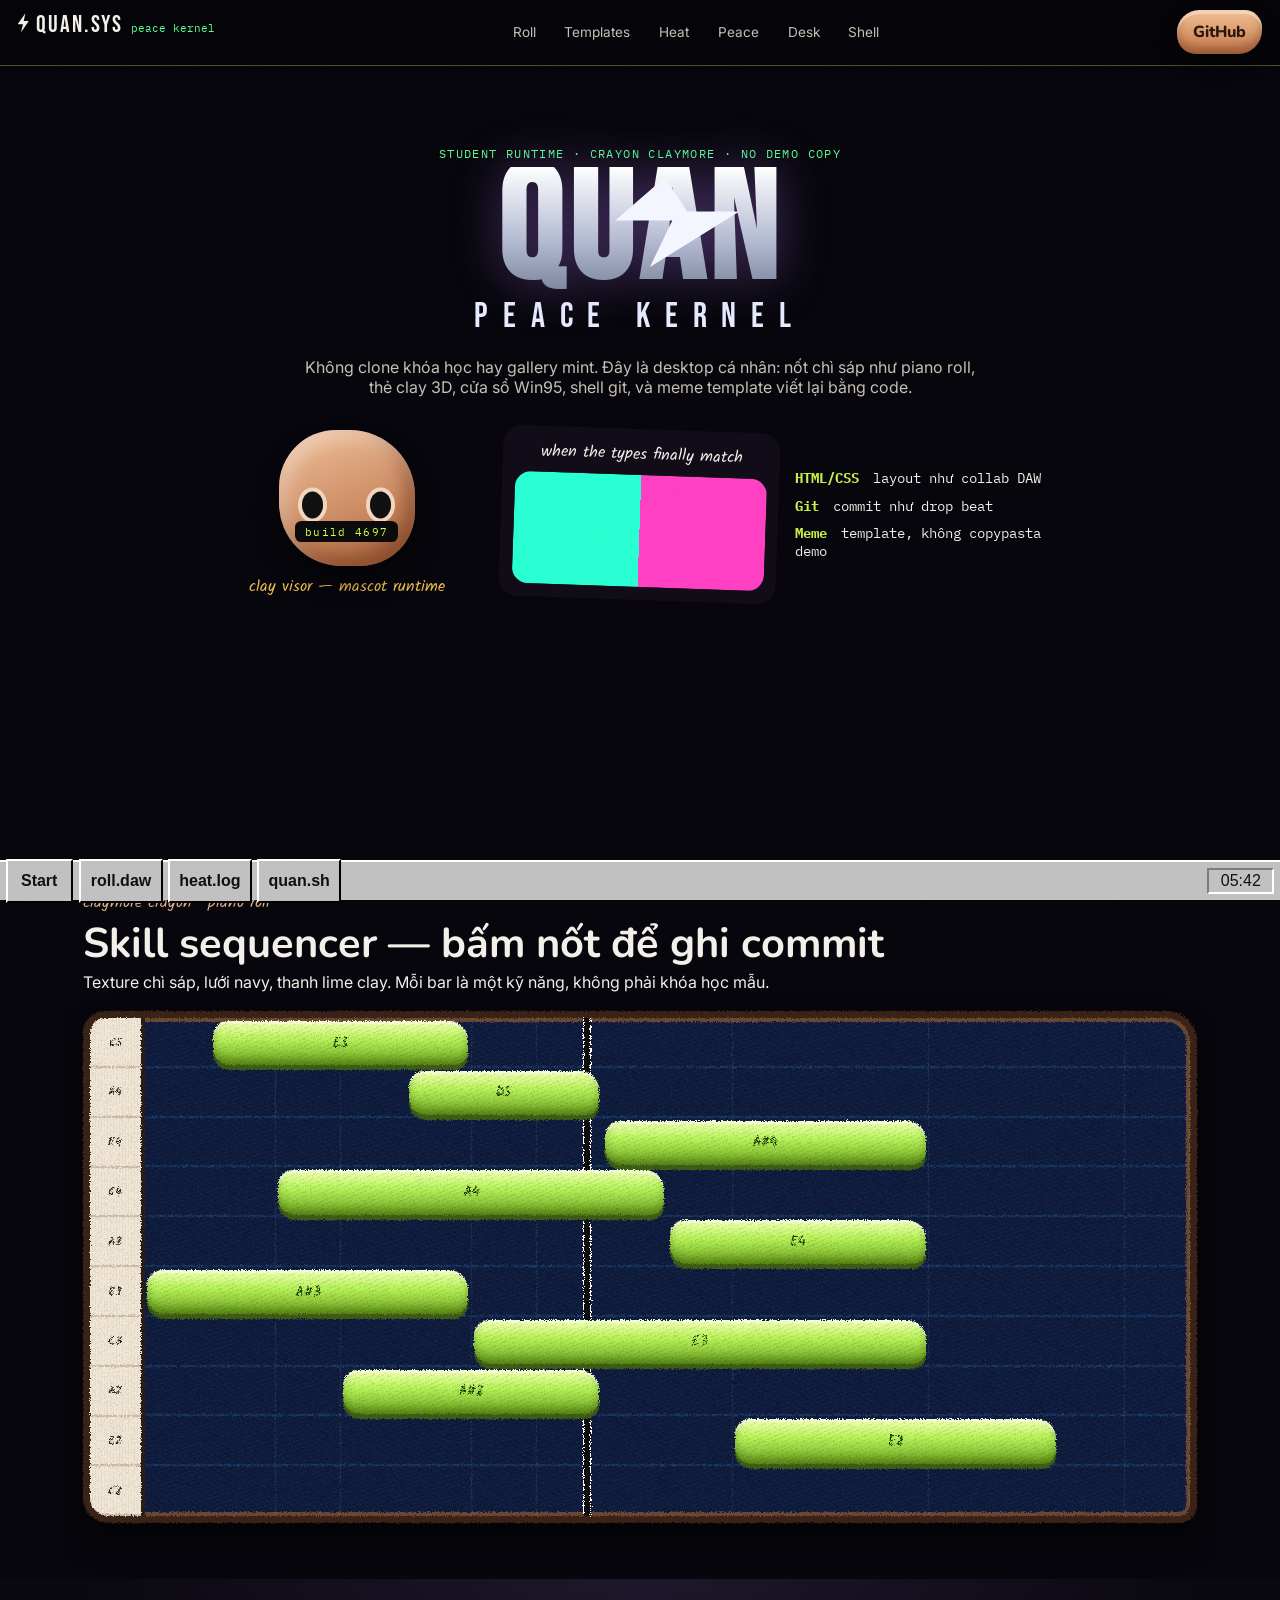
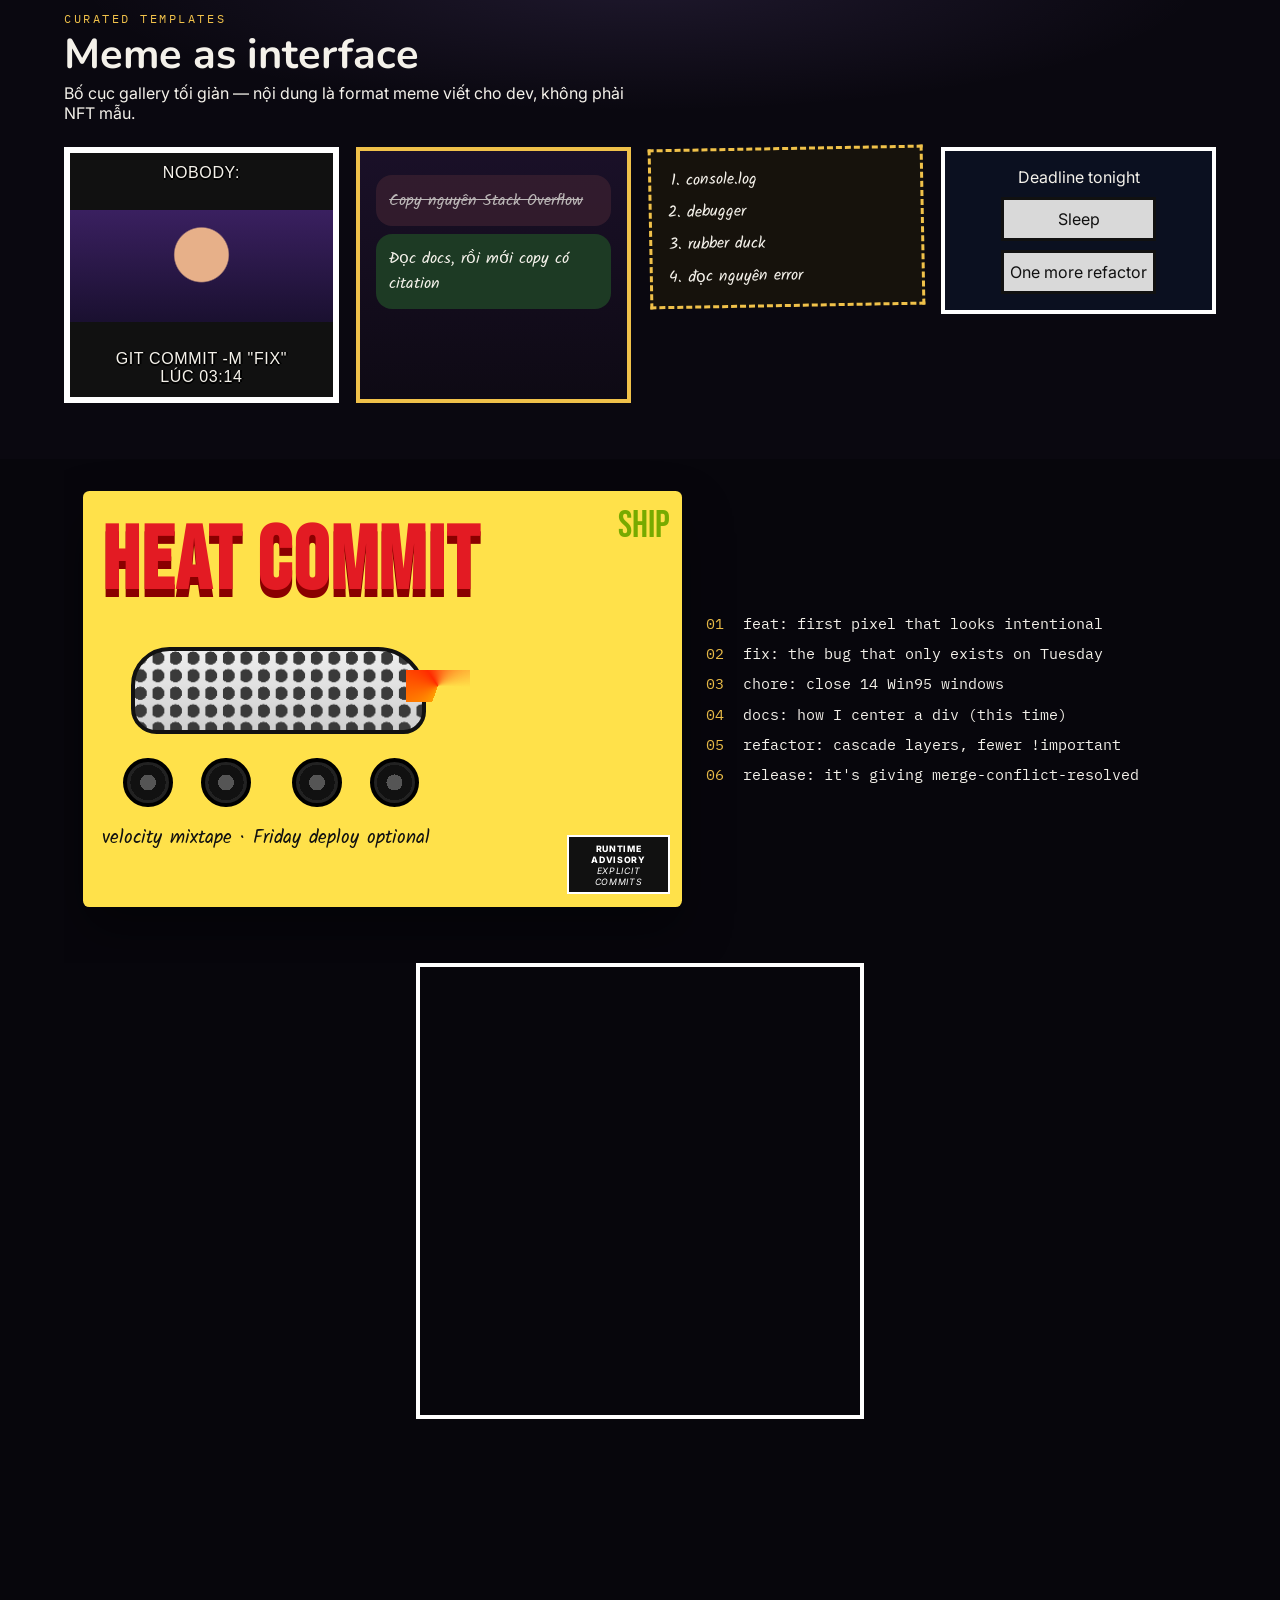
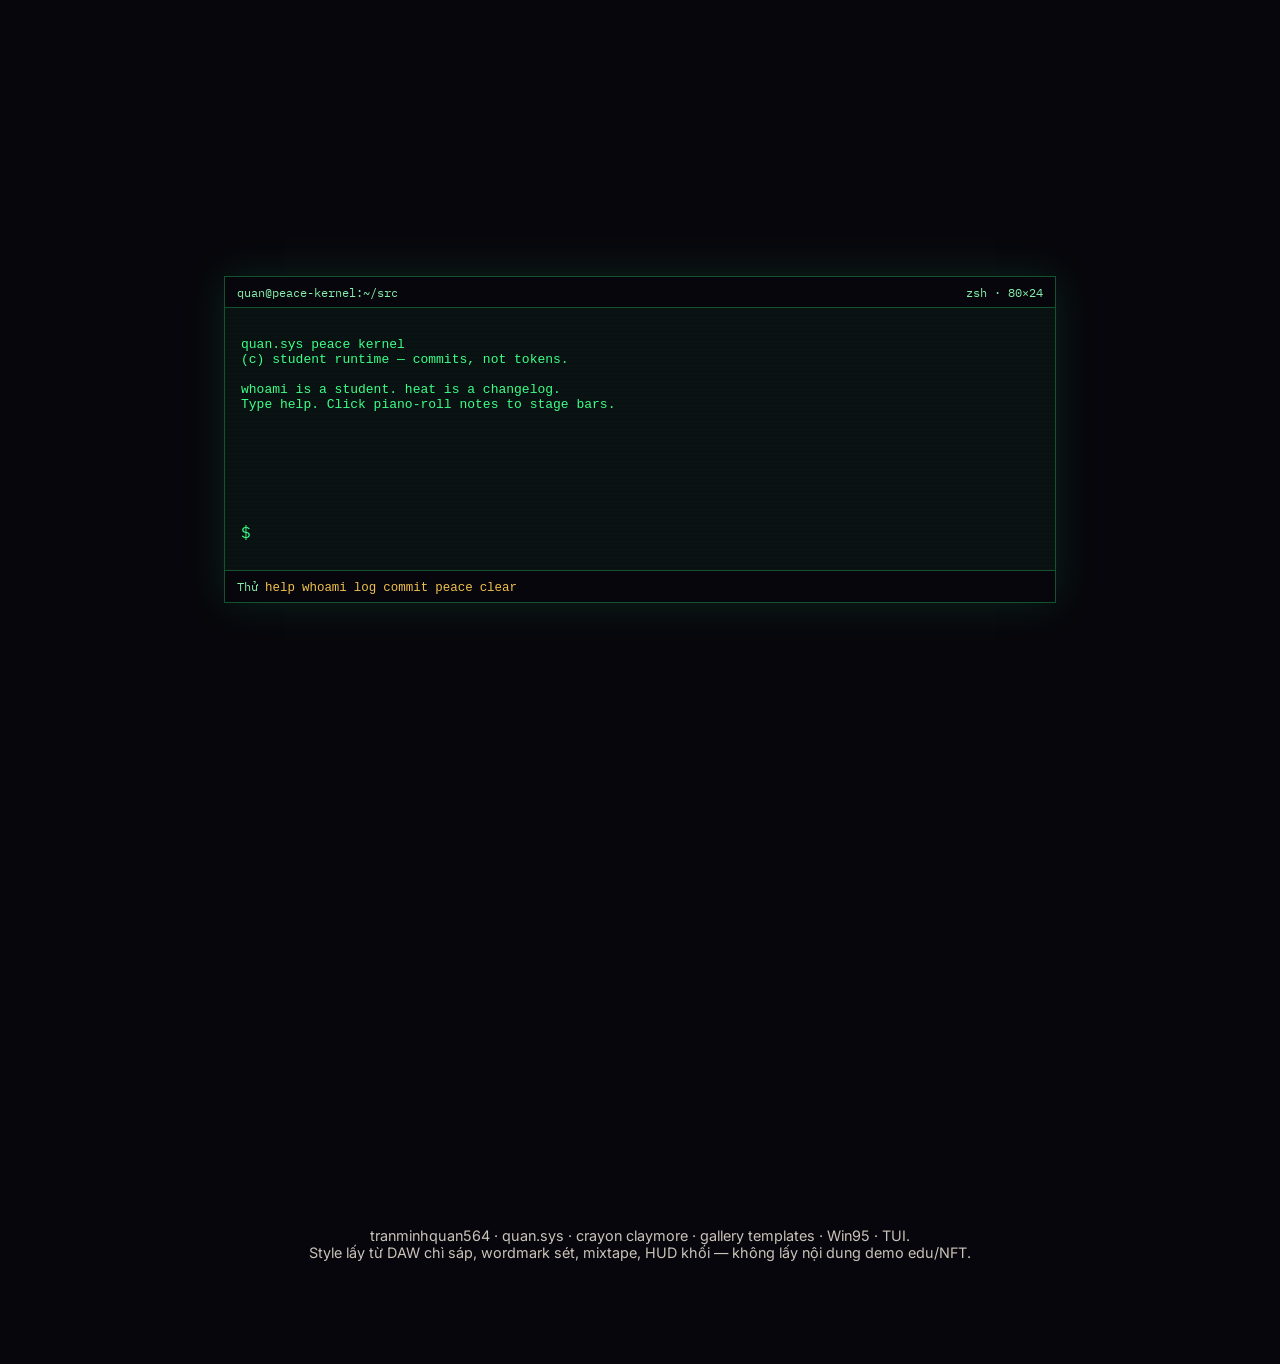
==== commit 6a27a71a: "Làm lại quan.sys: crayon claymore + meme template, bỏ copy demo Giữ vocabulary thị giác (DAW chì sáp" ====
--- a/index.html
+++ b/index.html
@@ -5,28 +5,32 @@
     <meta name="viewport" content="width=device-width, initial-scale=1" />
     <meta
       name="description"
-      content="AMBATUKAM Protocol 0 — hệ điều hành meme cá nhân của tranminhquan564: clay crayon DAW, lightning wordmark, mixtape, voxel peace, Win95 và TUI."
+      content="quan.sys — Peace Kernel. Portfolio mashup crayon-clay DAW, Win95, TUI và meme template cho Tran Minh Quan."
     />
-    <title>AMBATUKAM Protocol 0</title>
+    <title>quan.sys — Peace Kernel</title>
     <link rel="icon" href="./assets/favicon.svg" type="image/svg+xml" />
     <link rel="preconnect" href="https://fonts.googleapis.com" />
     <link rel="preconnect" href="https://fonts.gstatic.com" crossorigin />
     <link
-      href="https://fonts.googleapis.com/css2?family=Bebas+Neue&family=Fredoka:wght@600;700&family=IBM+Plex+Mono:wght@400;600&family=Inter:wght@400;600&family=Kalam:wght@700&family=Oswald:wght@500;700&family=Press+Start+2P&display=swap"
+      href="https://fonts.googleapis.com/css2?family=Bebas+Neue&family=IBM+Plex+Mono:wght@400;600&family=Inter:wght@400;600;700&family=Kalam:wght@700&family=Nunito:wght@800&display=swap"
       rel="stylesheet"
     />
     <link rel="stylesheet" href="./assets/styles.css" />
   </head>
   <body>
-    <svg class="svg-defs" aria-hidden="true" width="0" height="0">
+    <svg class="svg-defs" aria-hidden="true" focusable="false">
+      <filter id="crayon" x="-20%" y="-20%" width="140%" height="140%">
+        <feTurbulence type="fractalNoise" baseFrequency="0.85" numOctaves="3" seed="7" result="n" />
+        <feDisplacementMap in="SourceGraphic" in2="n" scale="4.5" xChannelSelector="R" yChannelSelector="G" />
+      </filter>
       <filter id="grain">
-        <feTurbulence type="fractalNoise" baseFrequency="0.85" numOctaves="2" stitchTiles="stitch" />
-        <feColorMatrix values="0 0 0 0 0  0 0 0 0 0  0 0 0 0 0  0 0 0 0.28 0" />
+        <feTurbulence type="fractalNoise" baseFrequency="0.9" numOctaves="2" stitchTiles="stitch" />
+        <feColorMatrix values="0 0 0 0 0  0 0 0 0 0  0 0 0 0 0  0 0 0 0.35 0" />
       </filter>
-      <filter id="wobble">
-        <feTurbulence type="turbulence" baseFrequency="0.04" numOctaves="2" result="noise" />
-        <feDisplacementMap in="SourceGraphic" in2="noise" scale="3.5" />
-      </filter>
+      <pattern id="hatch" width="6" height="6" patternUnits="userSpaceOnUse" patternTransform="rotate(28)">
+        <rect width="6" height="6" fill="transparent" />
+        <path d="M0 0 H6" stroke="rgb(255 255 255 / 0.22)" stroke-width="1.2" />
+      </pattern>
     </svg>
     <div class="grain" aria-hidden="true"></div>
     <a class="skip-link" href="#main">Bỏ qua điều hướng</a>
@@ -34,66 +38,129 @@
     <header class="topbar">
       <a class="wordmark" href="#top">
         <span class="wordmark__bolt" aria-hidden="true"></span>
-        <span class="wordmark__text">AMBATUKAM</span>
-        <span class="wordmark__sub">Protocol 0</span>
+        <span class="wordmark__text">QUAN.SYS</span>
+        <span class="wordmark__sub">peace kernel</span>
       </a>
       <nav class="topbar__nav" aria-label="Mục chính">
-        <a href="#tape">Mixtape</a>
-        <a href="#daw">Piano roll</a>
-        <a href="#peace">La Peace</a>
-        <a href="#desk">Desktop</a>
+        <a href="#roll">Roll</a>
+        <a href="#templates">Templates</a>
+        <a href="#heat">Heat</a>
+        <a href="#peace">Peace</a>
+        <a href="#desk">Desk</a>
         <a href="#shell">Shell</a>
-        <a href="#wall">Wall</a>
       </nav>
-      <a class="clay-btn" href="https://github.com/tranminhquan564/tranminhquan564">Repo</a>
+      <a class="clay-btn" href="https://github.com/tranminhquan564">GitHub</a>
     </header>
 
     <main id="main">
       <section class="hero" id="top">
         <div class="hero__sky" aria-hidden="true"></div>
-        <svg class="hero__bolt" viewBox="0 0 120 220" aria-hidden="true">
-          <path
-            d="M68 4 L22 98 H58 L34 216 L108 84 H66 Z"
-            fill="#f4f7ff"
-            stroke="#d9deff"
-            stroke-width="3"
-          />
-        </svg>
-        <p class="hero__kicker">personal meme operating system · layer 0 · no financial product</p>
-        <h1>AMBATUKAM</h1>
-        <p class="hero__layer">PROTOCOL 0</p>
+        <p class="hero__kicker">student runtime · crayon claymore · no demo copy</p>
+        <h1>
+          QUAN
+          <span class="hero__crack" aria-hidden="true"></span>
+        </h1>
+        <p class="hero__layer">PEACE KERNEL</p>
         <p class="hero__lede">
-          Remix README: huyền thoại code từ thời khủng long, mơ binary, pha cà phê bằng compiler —
-          thật ra là sinh viên đang cố qua môn. Bố cục một desktop; mỗi cửa sổ một meme template.
+          Không clone khóa học hay gallery mint. Đây là desktop cá nhân: nốt chì sáp như piano roll,
+          thẻ clay 3D, cửa sổ Win95, shell git, và meme template viết lại bằng code.
         </p>
         <div class="hero__row">
-          <figure class="clay-bust visor" aria-label="Mascot visor clay">
-            <div class="clay-bust__head">
+          <figure class="clay-bust">
+            <div class="clay-bust__head" aria-hidden="true">
               <span class="clay-bust__eye"></span>
               <span class="clay-bust__eye"></span>
-              <span class="clay-bust__visor">4691</span>
-            </div>
-            <figcaption>visor build</figcaption>
+              <span class="clay-bust__visor">build 4697</span>
+            </div>
+            <figcaption>clay visor — mascot runtime</figcaption>
           </figure>
-          <figure class="clay-bust tux" aria-label="Mascot tuxedo clay">
-            <div class="clay-bust__head clay-bust__head--tux">
-              <span class="clay-bust__eye clay-bust__eye--calm"></span>
-              <span class="clay-bust__eye clay-bust__eye--calm"></span>
-              <span class="clay-bust__bow"></span>
-            </div>
-            <figcaption>board meeting</figcaption>
+          <figure class="split-card" aria-label="Meme dual-tone">
+            <p>when the types finally match</p>
+            <div class="split-card__face" aria-hidden="true"></div>
           </figure>
           <ul class="hero__stats">
-            <li><strong>01001001</strong> I know how to center a div</li>
-            <li><strong>7</strong> ngôn ngữ flex, 1 sự thật</li>
-            <li><strong>0</strong> cầu muốn bán cho bạn</li>
+            <li><strong>HTML/CSS</strong> layout như collab DAW</li>
+            <li><strong>Git</strong> commit như drop beat</li>
+            <li><strong>Meme</strong> template, không copypasta demo</li>
           </ul>
         </div>
       </section>
 
-      <section class="tape" id="tape">
+      <section class="daw-wrap" id="roll">
+        <header>
+          <p class="eyebrow">claymore crayon · piano roll</p>
+          <h2>Skill sequencer — bấm nốt để ghi commit</h2>
+          <p>
+            Texture chì sáp, lưới navy, thanh lime clay. Mỗi bar là một kỹ năng, không phải khóa học
+            mẫu.
+          </p>
+        </header>
+        <div class="daw" role="group" aria-label="Piano roll crayon clay">
+          <div class="daw__keys" aria-hidden="true">
+            <span>C5</span><span>A4</span><span>E4</span><span>C4</span>
+            <span>A3</span><span>E3</span><span>C3</span><span>A2</span>
+            <span>E2</span><span>C2</span>
+          </div>
+          <div class="daw__grid">
+            <div class="playhead" aria-hidden="true"></div>
+            <button class="note" type="button" style="--r: 1; --c: 2; --s: 4" data-cmd="feat: semantic html">E5</button>
+            <button class="note" type="button" style="--r: 2; --c: 5; --s: 3" data-cmd="style: crayon tokens">D5</button>
+            <button class="note" type="button" style="--r: 3; --c: 8; --s: 5" data-cmd="fix: contrast 4.5">A#4</button>
+            <button class="note" type="button" style="--r: 4; --c: 3; --s: 6" data-cmd="chore: win95 window">A4</button>
+            <button class="note" type="button" style="--r: 5; --c: 9; --s: 4" data-cmd="feat: tui git">E4</button>
+            <button class="note" type="button" style="--r: 6; --c: 1; --s: 5" data-cmd="docs: meme templates">A#3</button>
+            <button class="note" type="button" style="--r: 7; --c: 6; --s: 7" data-cmd="refactor: cascade layers">E3</button>
+            <button class="note" type="button" style="--r: 8; --c: 4; --s: 4" data-cmd="test: reduced-motion">A#2</button>
+            <button class="note" type="button" style="--r: 9; --c: 10; --s: 5" data-cmd="release: peace kernel">E2</button>
+          </div>
+        </div>
+      </section>
+
+      <section class="gallery" id="templates">
+        <header class="gallery__head">
+          <p class="gallery__kicker">curated templates</p>
+          <h2>Meme as interface</h2>
+          <p>Bố cục gallery tối giản — nội dung là format meme viết cho dev, không phải NFT mẫu.</p>
+        </header>
+        <ul class="gallery__grid">
+          <li>
+            <article class="impact">
+              <p>nobody:</p>
+              <div class="impact__art impact__art--a" aria-hidden="true"></div>
+              <p>git commit -m "fix" lúc 03:14</p>
+            </article>
+          </li>
+          <li>
+            <article class="drake">
+              <div>
+                <span class="drake__no">Copy nguyên Stack Overflow</span>
+                <span class="drake__yes">Đọc docs, rồi mới copy có citation</span>
+              </div>
+            </article>
+          </li>
+          <li>
+            <article class="brain">
+              <ol>
+                <li>console.log</li>
+                <li>debugger</li>
+                <li>rubber duck</li>
+                <li>đọc nguyên error</li>
+              </ol>
+            </article>
+          </li>
+          <li>
+            <article class="two-btn">
+              <p>Deadline tonight</p>
+              <button type="button" disabled>Sleep</button>
+              <button type="button">One more refactor</button>
+            </article>
+          </li>
+        </ul>
+      </section>
+
+      <section class="tape" id="heat">
         <div class="tape__cover">
-          <p class="tape__ftc">FTC</p>
+          <p class="tape__ftc">SHIP</p>
           <h2 class="drip">HEAT COMMIT</h2>
           <div class="truck" aria-hidden="true">
             <div class="truck__shoe"></div>
@@ -103,47 +170,21 @@
             <div class="truck__wheel truck__wheel--d"></div>
             <div class="truck__flame"></div>
           </div>
-          <p class="tape__tag">explicit commits · mixtape 01</p>
+          <p class="tape__tag">velocity mixtape · Friday deploy optional</p>
           <aside class="advisory">
-            <strong>PARENTAL</strong>
+            <strong>RUNTIME</strong>
             <span>ADVISORY</span>
             <em>EXPLICIT COMMITS</em>
           </aside>
         </div>
         <ol class="tracklist">
-          <li><span>01</span> Tôi là huyền thoại code vĩ đại nhất mọi thời đại</li>
-          <li><span>02</span> Coding since the dinosaurs</li>
-          <li><span>03</span> Je suis le créateur du langage que personne n'a vu</li>
-          <li><span>04</span> Ich träume in Binärcode jede Nacht</li>
-          <li><span>05</span> Me encanta pretender que entiendo</li>
-          <li><span>06</span> Я могу писать код с закрытыми глазами</li>
+          <li><span>01</span> feat: first pixel that looks intentional</li>
+          <li><span>02</span> fix: the bug that only exists on Tuesday</li>
+          <li><span>03</span> chore: close 14 Win95 windows</li>
+          <li><span>04</span> docs: how I center a div (this time)</li>
+          <li><span>05</span> refactor: cascade layers, fewer !important</li>
+          <li><span>06</span> release: it's giving merge-conflict-resolved</li>
         </ol>
-      </section>
-
-      <section class="daw-wrap" id="daw">
-        <header class="daw-wrap__head">
-          <p class="eyebrow">crayon clay DAW</p>
-          <h2>Piano roll — stack được sequenc</h2>
-          <p>Nét chì sáp, thanh clay xanh, lưới navy. Bấm nốt để ghi vào shell.</p>
-        </header>
-        <div class="daw" role="group" aria-label="Piano roll crayon">
-          <div class="daw__keys" aria-hidden="true">
-            <span>C5</span><span>A4</span><span>E4</span><span>C4</span>
-            <span>A3</span><span>E3</span><span>C3</span><span>A2</span>
-            <span>E2</span><span>C2</span>
-          </div>
-          <div class="daw__grid">
-            <button class="note" type="button" style="--r: 1; --c: 2; --s: 4" data-line="flex: dinosaurs">E5</button>
-            <button class="note" type="button" style="--r: 2; --c: 5; --s: 3" data-line="flex: center-div">D5</button>
-            <button class="note" type="button" style="--r: 3; --c: 8; --s: 5" data-line="flex: binary-dreams">A#4</button>
-            <button class="note" type="button" style="--r: 4; --c: 3; --s: 6" data-line="flex: pentagon.exe">A4</button>
-            <button class="note" type="button" style="--r: 5; --c: 9; --s: 4" data-line="flex: coffee-compiler">E4</button>
-            <button class="note" type="button" style="--r: 6; --c: 1; --s: 5" data-line="flex: tuesday-only-app">A#3</button>
-            <button class="note" type="button" style="--r: 7; --c: 6; --s: 7" data-line="status: student">E3</button>
-            <button class="note" type="button" style="--r: 8; --c: 4; --s: 4" data-line="truth: no-bridge">A#2</button>
-            <button class="note" type="button" style="--r: 9; --c: 10; --s: 5" data-line="peace: la-peace">E2</button>
-          </div>
-        </div>
       </section>
 
       <section class="peace" id="peace">
@@ -152,16 +193,16 @@
             <span class="clay-sage__halo"></span>
             <span class="clay-sage__face"></span>
           </div>
-          <p class="peace__caption">It's La Peace 🤍❤️</p>
-        </div>
-        <div class="mc" aria-label="Minecraft HUD giả">
+          <p class="peace__caption">It's La Peace — conflict resolved</p>
+        </div>
+        <div class="mc" aria-label="Voxel HUD">
           <div class="mc__world"></div>
           <div class="mc__hud">
-            <span class="mc__hearts" aria-hidden="true"></span>
-            <span class="mc__food" aria-hidden="true"></span>
+            <span class="mc__hearts"></span>
+            <span class="mc__food"></span>
             <div class="hotbar">
-              <b title="potion"></b>
-              <b class="is-sel" title="pickaxe"></b>
+              <b title="docs"></b>
+              <b class="is-sel" title="editor"></b>
               <b></b><b></b><b></b><b></b><b></b><b></b><b></b>
             </div>
           </div>
@@ -171,125 +212,124 @@
       <section class="desk" id="desk">
         <div class="win" id="window-files">
           <div class="win__title">
-            <span>readme.dir — C:\AMBATUKAM\FLEX</span>
-            <button type="button" data-close-window aria-label="Đóng">X</button>
+            <span>explorer.exe — C:\QUAN\SRC</span>
+            <button type="button" data-close-window aria-label="Đóng cửa sổ">X</button>
           </div>
           <div class="win__body">
-            <p>Things I can do (allegedly)</p>
+            <p>Working tree (clean-ish)</p>
             <ul class="win-files">
-              <li>quebrarsistemas.bat</li>
-              <li>pentagon.lnk</li>
-              <li>cafe.com</li>
-              <li>tuesday-only.exe</li>
-              <li>error-stare.worldrecord</li>
-              <li>student.txt</li>
+              <li>index.html</li>
+              <li>styles.css</li>
+              <li>app.js</li>
+              <li>README.md</li>
+              <li>peace.kernel</li>
+              <li>todo.never</li>
             </ul>
-            <div class="win-bars">
-              <p>Ego.exe</p>
-              <div class="win-bar" role="progressbar" aria-valuenow="91" aria-valuemin="0" aria-valuemax="100" aria-label="Ego 91%">
-                <span data-fill="91"></span>
-              </div>
-              <p>Homework.dll</p>
-              <div class="win-bar" role="progressbar" aria-valuenow="37" aria-valuemin="0" aria-valuemax="100" aria-label="Homework 37%">
-                <span data-fill="37"></span>
-              </div>
-              <p>LaPeace.sys</p>
-              <div class="win-bar" role="progressbar" aria-valuenow="100" aria-valuemin="0" aria-valuemax="100" aria-label="La Peace 100%">
-                <span data-fill="100"></span>
-              </div>
-            </div>
-          </div>
-        </div>
-        <article class="meme-card">
-          <p class="meme-card__top">ME DEBUGGING AT 3AM</p>
-          <div class="meme-card__art" aria-hidden="true"></div>
-          <p class="meme-card__bot">THE BUG: a missing semicolon</p>
+            <p>Compile.exe</p>
+            <div class="win-bar" role="progressbar" aria-valuenow="78" aria-valuemin="0" aria-valuemax="100" aria-label="Compile 78%">
+              <span data-fill="78"></span>
+            </div>
+            <p>Homework.dll</p>
+            <div class="win-bar" role="progressbar" aria-valuenow="41" aria-valuemin="0" aria-valuemax="100" aria-label="Homework 41%">
+              <span data-fill="41"></span>
+            </div>
+            <p>Peace.sys</p>
+            <div class="win-bar" role="progressbar" aria-valuenow="100" aria-valuemin="0" aria-valuemax="100" aria-label="Peace 100%">
+              <span data-fill="100"></span>
+            </div>
+          </div>
+        </div>
+        <article class="impact impact--side">
+          <p>me explaining the bug</p>
+          <div class="impact__art impact__art--b" aria-hidden="true"></div>
+          <p>the bug: a missing semicolon</p>
         </article>
       </section>
 
       <section class="tui" id="shell">
         <div class="tui__frame">
           <header class="tui__chrome">
-            <span>amba@protocol0:~/flex</span>
+            <span>quan@peace-kernel:~/src</span>
             <span>zsh · 80×24</span>
           </header>
-          <div class="tui__screen" id="terminal" tabindex="0" role="region" aria-label="Shell protocol">
+          <div class="tui__screen" id="terminal" tabindex="0" role="region" aria-label="Git shell">
             <pre id="terminal-log"></pre>
-            <form class="tui__form" id="tui-form">
+            <form class="tui__form" id="tui-form" action="#" method="post">
               <label for="tui-input">$</label>
-              <input id="tui-input" name="cmd" autocomplete="off" spellcheck="false" aria-label="Lệnh shell" />
+              <input id="tui-input" name="cmd" autocomplete="off" spellcheck="false" />
             </form>
           </div>
           <p class="tui__hint">
-            Thử <code>help</code> <code>whoami</code> <code>flex</code> <code>peace</code> <code>roll</code> <code>clear</code>
+            Thử <code>help</code> <code>whoami</code> <code>log</code> <code>commit</code> <code>peace</code> <code>clear</code>
           </p>
         </div>
       </section>
 
       <section class="wall" id="wall">
-        <p class="wall__blink">NEW TEMPLATE DROP — caption your own legend</p>
+        <p class="wall__blink">caption drop — template of the week</p>
         <div class="guestbook">
           <article>
-            <h3>top text / bottom text</h3>
-            <p>WHEN THE README SAYS HACK THE PENTAGON</p>
-            <p>BUT YOU'RE STUDYING FOR FINALS</p>
-          </article>
-          <article>
-            <h3>expanding brain</h3>
-            <p>center a div → dream in binary → sell a bridge → admit you're a student</p>
+            <h3>top / bottom</h3>
+            <p>WHEN THE LINTER IS GREEN</p>
+            <p>BUT PROD IS ON FIRE</p>
           </article>
           <article>
             <h3>two buttons</h3>
-            <p>Fix the bug · Open another Win95 window</p>
+            <p>Write tests · Push and pray</p>
           </article>
-        </div>
-        <form class="sign" id="sign-form">
-          <h2>Ký vào wall</h2>
-          <p>Không phải ghi danh khóa học. Chỉ là guestbook protocol.</p>
-          <label>
-            Handle
-            <input name="name" required maxlength="40" autocomplete="nickname" />
-          </label>
-          <label>
-            Caption
-            <input name="caption" required maxlength="120" placeholder="It's La Peace" />
-          </label>
-          <button class="clay-btn" type="submit">Drop caption</button>
+          <article>
+            <h3>it's giving</h3>
+            <p>La Peace after rebase --onto main</p>
+          </article>
+        </div>
+        <form class="sign" id="sign-form" action="#" method="post">
+          <fieldset>
+            <legend>Ký wall (local only)</legend>
+            <label for="handle">Handle</label>
+            <input id="handle" name="name" required maxlength="40" autocomplete="nickname" />
+            <p class="hint" id="handle-hint">Tên ngắn, không cần email.</p>
+            <label for="caption">Caption</label>
+            <input id="caption" name="caption" required maxlength="120" aria-describedby="caption-hint" />
+            <p class="hint" id="caption-hint">Một dòng meme. Lưu trên máy bạn.</p>
+            <button class="clay-btn" type="submit">Drop caption</button>
+          </fieldset>
         </form>
       </section>
     </main>
 
     <footer class="site-footer">
-      <p>tranminhquan564 · Protocol 0 · clay crayon · lightning type · mixtape · voxel · Win95 · TUI.</p>
-      <p>Visual language lấy từ DAW chì sáp, wordmark sét, cover sneaker-truck, split meme, HUD khối — không clone copy demo edu/NFT.</p>
+      <p>tranminhquan564 · quan.sys · crayon claymore · gallery templates · Win95 · TUI.</p>
+      <p>Style lấy từ DAW chì sáp, wordmark sét, mixtape, HUD khối — không lấy nội dung demo edu/NFT.</p>
     </footer>
 
     <div class="taskbar" role="navigation" aria-label="Thanh Start">
-      <button type="button" class="start-btn" id="start-btn" aria-expanded="false" aria-controls="start-menu">Start</button>
+      <button type="button" class="start-btn" id="start-btn" aria-expanded="false" aria-controls="start-menu">
+        Start
+      </button>
       <div class="taskbar__tabs">
-        <a href="#daw">roll.daw</a>
-        <a href="#tape">heat.wav</a>
-        <a href="#shell">amba.sh</a>
+        <a href="#roll">roll.daw</a>
+        <a href="#heat">heat.log</a>
+        <a href="#shell">quan.sh</a>
       </div>
       <time id="clock" datetime="">12:00</time>
     </div>
 
     <div class="start-menu" id="start-menu" hidden>
-      <p>AMBA OS</p>
+      <p>QUAN.SYS</p>
       <div class="start-menu__links">
-        <a href="#tape">Programs \\ Heat Commit</a>
-        <a href="#daw">Programs \\ Piano Roll</a>
+        <a href="#roll">Programs \\ Piano Roll</a>
+        <a href="#templates">Programs \\ Templates</a>
+        <a href="#heat">Programs \\ Heat Commit</a>
         <a href="#peace">Programs \\ La Peace</a>
-        <a href="#desk">Programs \\ Desktop</a>
+        <a href="#desk">Programs \\ Explorer</a>
         <a href="#shell">MS-DOS Prompt</a>
-        <a href="#wall">Shut Down… (wall)</a>
       </div>
     </div>
 
-    <dialog class="win-dialog" id="sign-dialog" aria-labelledby="sign-dialog-title">
+    <dialog class="win-dialog" id="sign-dialog" closedby="any" aria-labelledby="sign-dialog-title">
       <div class="win__title">
         <span id="sign-dialog-title">wall.sys</span>
-        <button type="button" data-close-dialog aria-label="Đóng">X</button>
+        <form method="dialog"><button type="submit" aria-label="Đóng">X</button></form>
       </div>
       <div class="win__body">
         <p id="sign-dialog-body">Caption dropped.</p>
--- a/assets/styles.css
+++ b/assets/styles.css
@@ -18,8 +18,15 @@
   p,
   ol,
   ul,
-  figure {
+  figure,
+  fieldset {
     margin: 0;
+  }
+
+  fieldset {
+    border: 0;
+    padding: 0;
+    min-inline-size: 0;
   }
 
   :where(button, a[href], input, select, summary) {
@@ -39,23 +46,24 @@
     --bg: #07060c;
     --ink: #f4f1ea;
     --muted: #c9c3b8;
-    --lime: #c6ff3a;
-    --aurora: #5cff9a;
-    --gold: #f0c14a;
+    --lime: #c8f04a;
+    --note: #b6f25a;
+    --navy: #14284f;
+    --navy-deep: #0c1b3d;
     --clay: #e7b089;
     --clay-deep: #c47a4a;
-    --navy: #162448;
-    --note: #b6f25a;
+    --gold: #f0c14a;
+    --red: #e31b23;
     --yellow: #ffe14a;
-    --red: #e31b23;
     --win: #c3c3c3;
     --win-blue: #000080;
     --term: #3dff88;
+    --aurora: #5cff9a;
     --focus: 3px solid var(--lime);
     --font: "Inter", system-ui, sans-serif;
     --display: "Bebas Neue", "Oswald", sans-serif;
-    --clay-font: "Fredoka", system-ui, sans-serif;
     --hand: "Kalam", "Comic Sans MS", cursive;
+    --clay-font: "Nunito", system-ui, sans-serif;
     --mono: "IBM Plex Mono", ui-monospace, monospace;
     --bar: 2.5rem;
     --in-oklch: ;
@@ -93,6 +101,8 @@
 
   .svg-defs {
     position: absolute;
+    width: 0;
+    height: 0;
   }
 
   .grain {
@@ -100,7 +110,7 @@
     position: fixed;
     inset: 0;
     z-index: 80;
-    opacity: 0.16;
+    opacity: 0.18;
     mix-blend-mode: overlay;
     background: #000;
     filter: url("#grain");
@@ -191,7 +201,7 @@
     background: linear-gradient(180deg, #f3c39a, var(--clay-deep));
     color: #2a160c;
     font-family: var(--clay-font);
-    font-weight: 700;
+    font-weight: 800;
     text-decoration: none;
     box-shadow:
       inset 0 4px 0 rgb(255 255 255 / 0.35),
@@ -222,12 +232,6 @@
       linear-gradient(var(--in-oklch) #02010a, #0b1020 55%, #101018);
   }
 
-  .hero__bolt {
-    width: min(7rem, 28vw);
-    margin-inline: auto;
-    filter: drop-shadow(0 0 18px #fff);
-  }
-
   .hero__kicker {
     margin-block: 1rem 0.4rem;
     font-family: var(--mono);
@@ -238,6 +242,7 @@
   }
 
   .hero h1 {
+    position: relative;
     font-family: var(--display);
     font-size: clamp(4rem, 18vw, 10rem);
     line-height: 0.8;
@@ -250,6 +255,16 @@
     filter: drop-shadow(0 0 24px rgb(180 120 255 / 0.35));
   }
 
+  .hero__crack {
+    position: absolute;
+    inset: 8% 42% auto 48%;
+    height: 70%;
+    -webkit-text-fill-color: #f4f7ff;
+    background: #f4f7ff;
+    clip-path: polygon(40% 0, 0 48%, 46% 48%, 28% 100%, 100% 38%, 58% 38%);
+    filter: drop-shadow(0 0 10px #fff);
+  }
+
   .hero__layer {
     font-family: var(--display);
     letter-spacing: 0.42em;
@@ -258,7 +273,7 @@
   }
 
   .hero__lede {
-    max-width: 40rem;
+    max-width: 42rem;
     margin: 1.2rem auto 2rem;
     color: var(--muted);
   }
@@ -292,10 +307,6 @@
     position: relative;
   }
 
-  .clay-bust__head--tux {
-    background: linear-gradient(160deg, #3a3a3a, #111);
-  }
-
   .clay-bust__eye {
     width: 1.35rem;
     height: 1.7rem;
@@ -305,11 +316,6 @@
     translate: 0 0.4rem;
   }
 
-  .clay-bust__eye--calm {
-    height: 1.1rem;
-    box-shadow: 0 0 0 4px #555;
-  }
-
   .clay-bust__visor {
     position: absolute;
     inset-inline: 12%;
@@ -319,24 +325,36 @@
     color: #d7ff4a;
     font-family: var(--mono);
     font-size: 0.7rem;
-    letter-spacing: 0.2em;
+    letter-spacing: 0.12em;
     padding: 0.2rem 0;
-  }
-
-  .clay-bust__bow {
-    position: absolute;
-    inset-block-end: 12%;
-    width: 2.4rem;
-    height: 0.7rem;
-    background: #111;
-    border-radius: 0.2rem;
-    box-shadow: -1.1rem 0 0 #111, 1.1rem 0 0 #111;
   }
 
   .clay-bust figcaption {
     margin-block-start: 0.5rem;
     font-family: var(--hand);
     color: var(--gold);
+  }
+
+  .split-card {
+    margin: 0;
+    padding: 0.8rem;
+    border-radius: 1.2rem;
+    background: #120c18;
+    transform: rotate(2deg);
+  }
+
+  .split-card p {
+    font-family: var(--hand);
+    margin-block-end: 0.5rem;
+  }
+
+  .split-card__face {
+    height: 7rem;
+    border-radius: 1rem;
+    background:
+      linear-gradient(90deg, #62f5c8 50%, #e35aa8 50%),
+      radial-gradient(circle at 50% 40%, #fff 0 12%, transparent 13%);
+    filter: contrast(1.2) saturate(1.4);
   }
 
   .hero__stats {
@@ -354,15 +372,252 @@
     margin-inline-end: 0.4rem;
   }
 
+  .daw-wrap,
+  .gallery,
+  .tape,
+  .desk,
+  .wall {
+    max-width: 72rem;
+    margin-inline: auto;
+    padding: 2rem 1.2rem 3.5rem;
+    content-visibility: auto;
+    contain-intrinsic-block-size: auto 32rem;
+  }
+
+  .eyebrow {
+    font-family: var(--hand);
+    color: var(--clay);
+  }
+
+  .daw-wrap h2,
+  .gallery h2 {
+    font-family: var(--clay-font);
+    font-size: clamp(1.6rem, 4vw, 2.6rem);
+  }
+
+  .daw {
+    display: grid;
+    grid-template-columns: 3.4rem 1fr;
+    margin-block-start: 1.2rem;
+    min-height: 32rem;
+    background:
+      repeating-linear-gradient(
+        -18deg,
+        transparent 0 3px,
+        rgb(255 255 255 / 0.04) 3px 4px
+      ),
+      repeating-linear-gradient(
+        32deg,
+        transparent 0 4px,
+        rgb(0 0 0 / 0.22) 4px 5px
+      ),
+      repeating-linear-gradient(#0c1b3d 0 9.6%, #16325f 0 10%),
+      var(--navy-deep);
+    border: 7px solid #3a2418;
+    border-radius: 1.4rem 1.9rem 1.1rem 1.6rem;
+    box-shadow:
+      inset 0 0 0 4px #6a4630,
+      0 18px 30px rgb(0 0 0 / 0.45);
+    overflow: hidden;
+    filter: url("#crayon");
+  }
+
+  .daw__keys {
+    display: grid;
+    grid-template-rows: repeat(10, 1fr);
+    background:
+      repeating-linear-gradient(90deg, transparent 0 2px, rgb(80 50 20 / 0.08) 2px 3px),
+      #efe6d6;
+    color: #1a120c;
+    font-family: var(--hand);
+    font-size: 0.75rem;
+    border-inline-end: 4px solid #2a1a12;
+  }
+
+  .daw__keys span {
+    display: grid;
+    place-items: center;
+    border-block-end: 2px solid #cbbba6;
+  }
+
+  .daw__grid {
+    position: relative;
+    display: grid;
+    grid-template-columns: repeat(16, 1fr);
+    grid-template-rows: repeat(10, 1fr);
+    background: repeating-linear-gradient(
+      90deg,
+      transparent 0 6.2%,
+      rgb(255 255 255 / 0.08) 0 6.25%
+    );
+  }
+
+  .playhead {
+    position: absolute;
+    inset-block: 0;
+    inset-inline-start: 42%;
+    width: 0.35rem;
+    background: #f3f6ff;
+    border-inline: 3px solid #111;
+    box-shadow: 0 0 0 1px #fff;
+    pointer-events: none;
+  }
+
+  .note {
+    grid-row: var(--r);
+    grid-column: var(--c) / span var(--s);
+    z-index: 1;
+    margin: 0.18rem;
+    border: 0;
+    border-radius: 0.95rem 1.2rem 0.85rem 1.05rem;
+    background:
+      linear-gradient(180deg, rgb(255 255 255 / 0.35), transparent 38%),
+      repeating-linear-gradient(
+        -24deg,
+        transparent 0 3px,
+        rgb(40 70 0 / 0.12) 3px 4px
+      ),
+      linear-gradient(180deg, #e8ff8a, var(--note) 42%, #6ea31f);
+    color: #163000;
+    font-family: var(--hand);
+    font-size: 0.8rem;
+    min-height: 44px;
+    box-shadow:
+      inset 0 3px 0 rgb(255 255 255 / 0.5),
+      inset 0 -5px 8px rgb(40 70 0 / 0.38),
+      0 5px 0 #3d5a12;
+  }
+
+  .note:hover:not(:disabled),
+  .note.is-on {
+    filter: brightness(1.08);
+  }
+
+  .gallery {
+    background:
+      radial-gradient(80% 50% at 50% 0%, rgb(180 140 255 / 0.12), transparent 55%),
+      #0a0810;
+    max-width: none;
+    padding-inline: max(1.2rem, calc((100% - 72rem) / 2));
+  }
+
+  .gallery__head {
+    max-width: 38rem;
+    margin-block-end: 1.5rem;
+  }
+
+  .gallery__kicker {
+    font-family: var(--mono);
+    letter-spacing: 0.22em;
+    text-transform: uppercase;
+    font-size: 0.72rem;
+    color: var(--gold);
+  }
+
+  .gallery__grid {
+    list-style: none;
+    padding: 0;
+    display: grid;
+    grid-template-columns: repeat(auto-fit, minmax(15rem, 1fr));
+    gap: 1.1rem;
+  }
+
+  .impact--side {
+    min-height: 18rem;
+  }
+
+  .impact {
+    background: #111;
+    border: 6px solid #fff;
+    min-height: 16rem;
+    display: grid;
+    align-content: space-between;
+    text-align: center;
+    font-family: Impact, "Arial Black", sans-serif;
+    letter-spacing: 0.04em;
+    text-transform: uppercase;
+  }
+
+  .impact p {
+    padding: 0.7rem;
+    text-shadow: 0 2px 0 #000, 2px 0 0 #000;
+  }
+
+  .impact__art {
+    min-height: 7rem;
+  }
+
+  .impact__art--a {
+    background:
+      radial-gradient(circle at 50% 40%, var(--clay) 0 18%, transparent 19%),
+      linear-gradient(#3a2060, #1a1030);
+  }
+
+  .impact__art--b {
+    background: radial-gradient(circle at 40% 30%, #f2c39a 0 20%, #2a1020 21%);
+  }
+
+  .drake {
+    min-height: 16rem;
+    padding: 1rem;
+    background: linear-gradient(#1a1028, #0e0a14);
+    border: 4px solid var(--gold);
+    font-family: var(--hand);
+  }
+
+  .drake__no,
+  .drake__yes {
+    display: block;
+    padding: 0.8rem;
+    border-radius: 1rem;
+    margin-block: 0.5rem;
+  }
+
+  .drake__no {
+    background: #3a2030;
+    text-decoration: line-through;
+    opacity: 0.75;
+  }
+
+  .drake__yes {
+    background: #1d3a24;
+  }
+
+  .brain {
+    background: #16120c;
+    border: 3px dashed var(--gold);
+    padding: 1rem;
+    transform: rotate(-1deg);
+  }
+
+  .brain ol {
+    display: grid;
+    gap: 0.45rem;
+    padding-inline-start: 1.2rem;
+    font-family: var(--hand);
+  }
+
+  .two-btn {
+    background: #0b1020;
+    border: 4px solid #fff;
+    padding: 1rem;
+    display: grid;
+    gap: 0.6rem;
+    place-content: center;
+    text-align: center;
+  }
+
+  .two-btn button {
+    min-height: 44px;
+    border: 3px solid #111;
+    background: #d9d9d9;
+    color: #111;
+  }
+
   .tape {
     display: grid;
     grid-template-columns: 1.1fr 0.9fr;
     gap: 1.5rem;
-    padding: 2rem 1.2rem 3rem;
-    max-width: 72rem;
-    margin-inline: auto;
-    content-visibility: auto;
-    contain-intrinsic-block-size: auto 36rem;
   }
 
   .tape__cover {
@@ -488,89 +743,6 @@
     margin-inline-end: 0.6rem;
   }
 
-  .daw-wrap {
-    padding: 2rem 1.2rem 3.5rem;
-    max-width: 72rem;
-    margin-inline: auto;
-    content-visibility: auto;
-    contain-intrinsic-block-size: auto 28rem;
-  }
-
-  .eyebrow {
-    font-family: var(--hand);
-    color: var(--clay);
-  }
-
-  .daw-wrap h2 {
-    font-family: var(--clay-font);
-    font-size: clamp(1.6rem, 4vw, 2.4rem);
-  }
-
-  .daw {
-    display: grid;
-    grid-template-columns: 3.2rem 1fr;
-    margin-block-start: 1.2rem;
-    min-height: 22rem;
-    background:
-      repeating-linear-gradient(#0c1b3d 0 11%, #10244f 0 12%),
-      var(--navy);
-    border: 6px solid #2a1a12;
-    border-radius: 1.2rem 1.8rem 1rem 1.4rem;
-    box-shadow:
-      inset 0 0 0 3px #5b3b28,
-      0 18px 30px rgb(0 0 0 / 0.4);
-    overflow: hidden;
-  }
-
-  .daw__keys {
-    display: grid;
-    grid-template-rows: repeat(10, 1fr);
-    background: #efe6d6;
-    color: #1a120c;
-    font-family: var(--hand);
-    font-size: 0.75rem;
-    border-inline-end: 4px solid #2a1a12;
-  }
-
-  .daw__keys span {
-    display: grid;
-    place-items: center;
-    border-block-end: 2px solid #cbbba6;
-  }
-
-  .daw__grid {
-    display: grid;
-    grid-template-columns: repeat(16, 1fr);
-    grid-template-rows: repeat(10, 1fr);
-    background: repeating-linear-gradient(
-      90deg,
-      transparent 0 6.2%,
-      rgb(255 255 255 / 0.07) 0 6.25%
-    );
-  }
-
-  .note {
-    grid-row: var(--r);
-    grid-column: var(--c) / span var(--s);
-    margin: 0.2rem;
-    border: 0;
-    border-radius: 0.9rem 1.1rem 0.8rem 1rem;
-    background: linear-gradient(180deg, #d8ff7a, var(--note) 40%, #6ea31f);
-    color: #163000;
-    font-family: var(--hand);
-    font-size: 0.8rem;
-    min-height: 28px;
-    box-shadow:
-      inset 0 3px 0 rgb(255 255 255 / 0.45),
-      inset 0 -4px 8px rgb(40 70 0 / 0.35),
-      0 4px 0 #3d5a12;
-  }
-
-  .note:hover:not(:disabled),
-  .note.is-on {
-    filter: brightness(1.08);
-  }
-
   .peace {
     display: grid;
     max-width: 28rem;
@@ -616,7 +788,7 @@
   }
 
   .peace__caption {
-    width: min(16rem, 90%);
+    width: min(18rem, 90%);
     background: #fff;
     color: #111;
     border-radius: 0.7rem;
@@ -677,11 +849,6 @@
     display: grid;
     grid-template-columns: 1.2fr 0.8fr;
     gap: 1.2rem;
-    max-width: 72rem;
-    margin: 0 auto 3rem;
-    padding-inline: 1.2rem;
-    content-visibility: auto;
-    contain-intrinsic-block-size: auto 24rem;
   }
 
   .win,
@@ -737,31 +904,6 @@
     transition: width 700ms ease-out;
   }
 
-  .meme-card {
-    background: #111;
-    border: 6px solid #fff;
-    display: grid;
-    align-content: space-between;
-    min-height: 18rem;
-    text-align: center;
-    font-family: Impact, "Arial Black", sans-serif;
-    letter-spacing: 0.04em;
-    text-transform: uppercase;
-  }
-
-  .meme-card__top,
-  .meme-card__bot {
-    padding: 0.7rem;
-    text-shadow: 0 2px 0 #000, 2px 0 0 #000;
-  }
-
-  .meme-card__art {
-    min-height: 8rem;
-    background:
-      radial-gradient(circle at 50% 40%, var(--clay) 0 18%, transparent 19%),
-      linear-gradient(#3a2060, #1a1030);
-  }
-
   .tui {
     padding: 0 1.2rem 3rem;
   }
@@ -830,12 +972,6 @@
     color: var(--gold);
   }
 
-  .wall {
-    max-width: 72rem;
-    margin-inline: auto;
-    padding: 0 1.2rem 4rem;
-  }
-
   .wall__blink {
     font-family: var(--hand);
     color: var(--lime);
@@ -855,21 +991,39 @@
     transform: rotate(-0.6deg);
   }
 
+  .guestbook h3 {
+    font-family: var(--mono);
+    font-size: 0.8rem;
+    letter-spacing: 0.08em;
+    text-transform: uppercase;
+    color: var(--gold);
+    margin-block-end: 0.5rem;
+  }
+
   .guestbook article:nth-child(2) {
     transform: rotate(0.8deg);
   }
 
   .sign {
-    display: grid;
-    gap: 0.7rem;
     margin-block-start: 1.5rem;
     max-width: 28rem;
   }
 
-  .sign :is(input) {
+  .sign legend {
+    font-family: var(--clay-font);
+    font-size: 1.3rem;
+    margin-block-end: 0.7rem;
+  }
+
+  .sign label {
+    display: block;
+    font-weight: 700;
+  }
+
+  .sign input {
     min-height: 48px;
     width: 100%;
-    margin-block-start: 0.25rem;
+    margin-block: 0.25rem 0.35rem;
     border: 0;
     border-radius: 0.9rem;
     padding-inline: 0.7rem;
@@ -877,9 +1031,10 @@
     color: var(--ink);
   }
 
-  .sign label {
-    display: block;
-    font-weight: 700;
+  .hint {
+    color: var(--muted);
+    font-size: 0.85rem;
+    margin-block-end: 0.8rem;
   }
 
   .site-footer {
@@ -907,7 +1062,7 @@
 
   .start-btn,
   .taskbar__tabs a {
-    min-height: 32px;
+    min-height: 44px;
     min-width: 4.2rem;
     display: grid;
     place-items: center;
@@ -1000,7 +1155,7 @@
 
   .win-ok {
     min-width: 5rem;
-    min-height: 32px;
+    min-height: 44px;
     margin-block-start: 0.7rem;
     background: var(--win);
     border: 2px solid;
@@ -1025,8 +1180,17 @@
       scroll-behavior: auto;
     }
 
-    .win-bar span {
+    .win-bar span,
+    .playhead {
       transition: none;
     }
   }
+
+  @media (forced-colors: active) {
+    .note,
+    .clay-btn,
+    .wordmark__bolt {
+      forced-color-adjust: none;
+    }
+  }
 }
